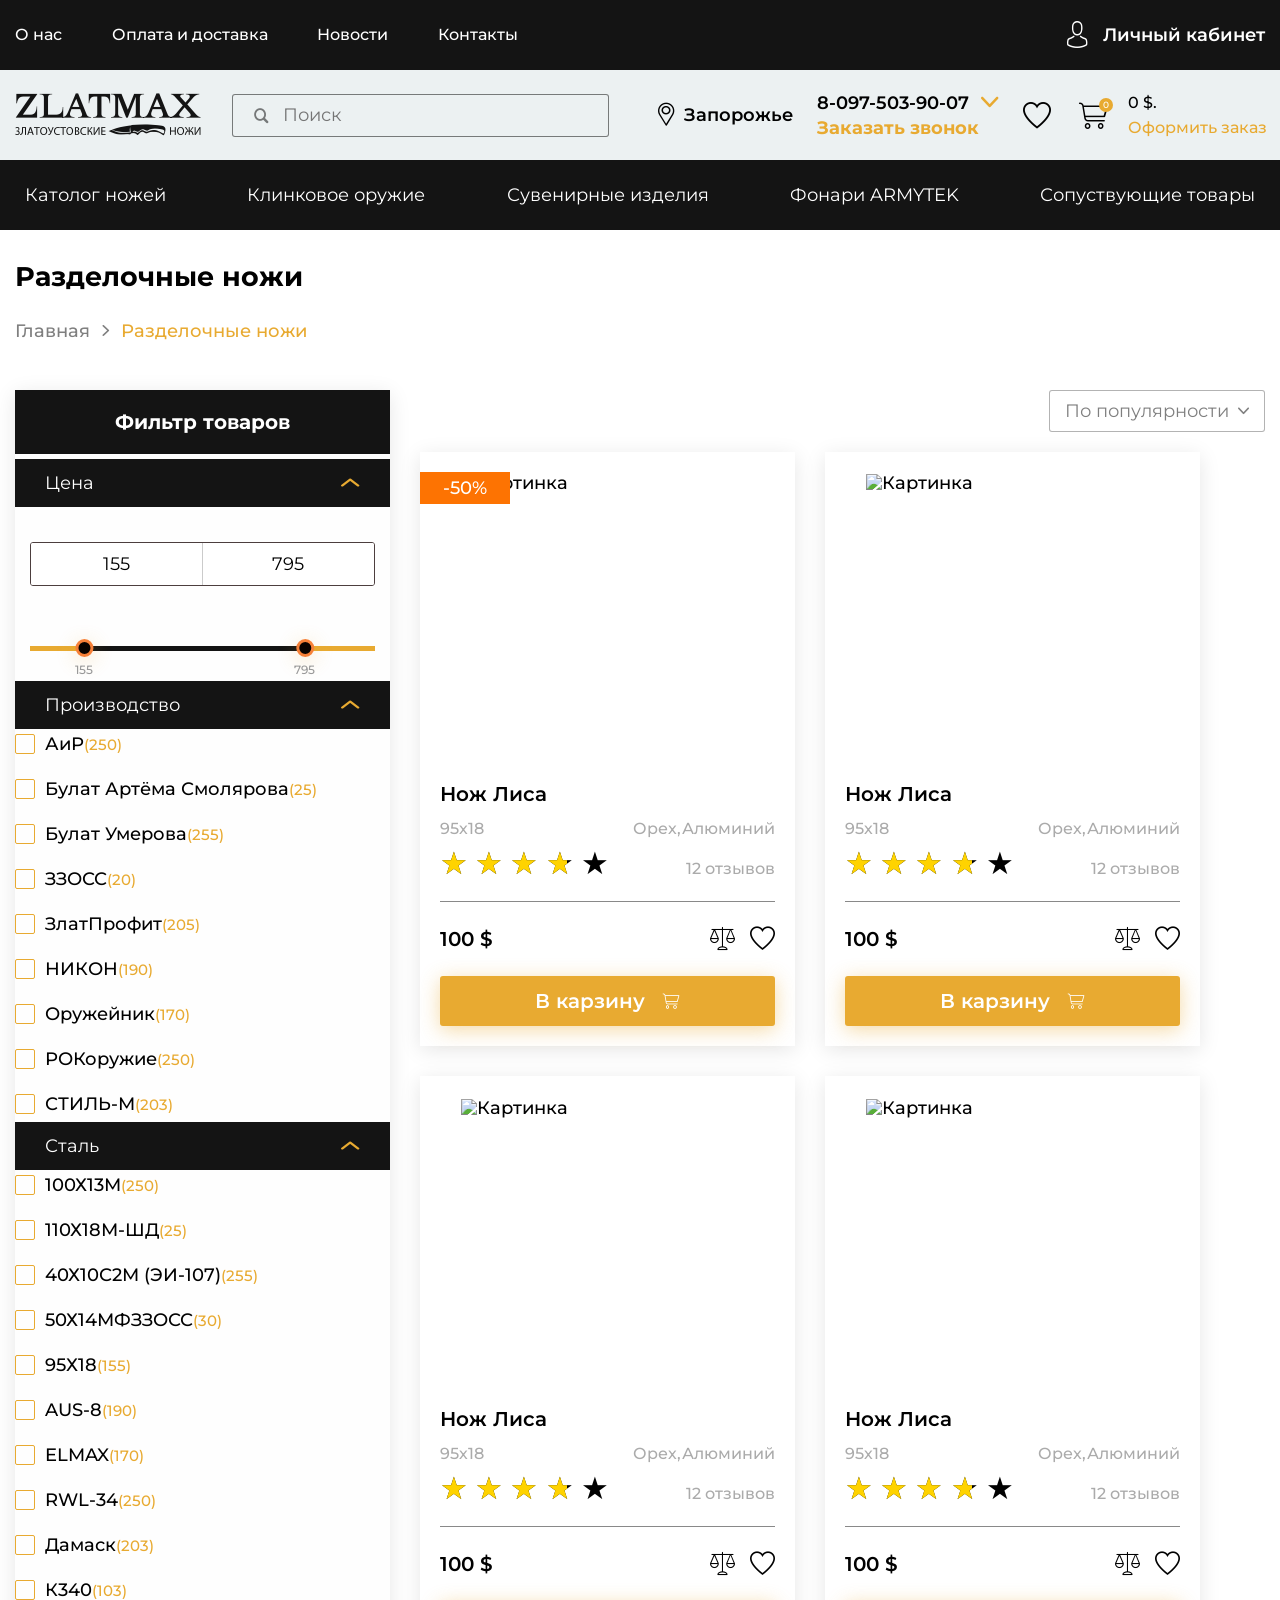
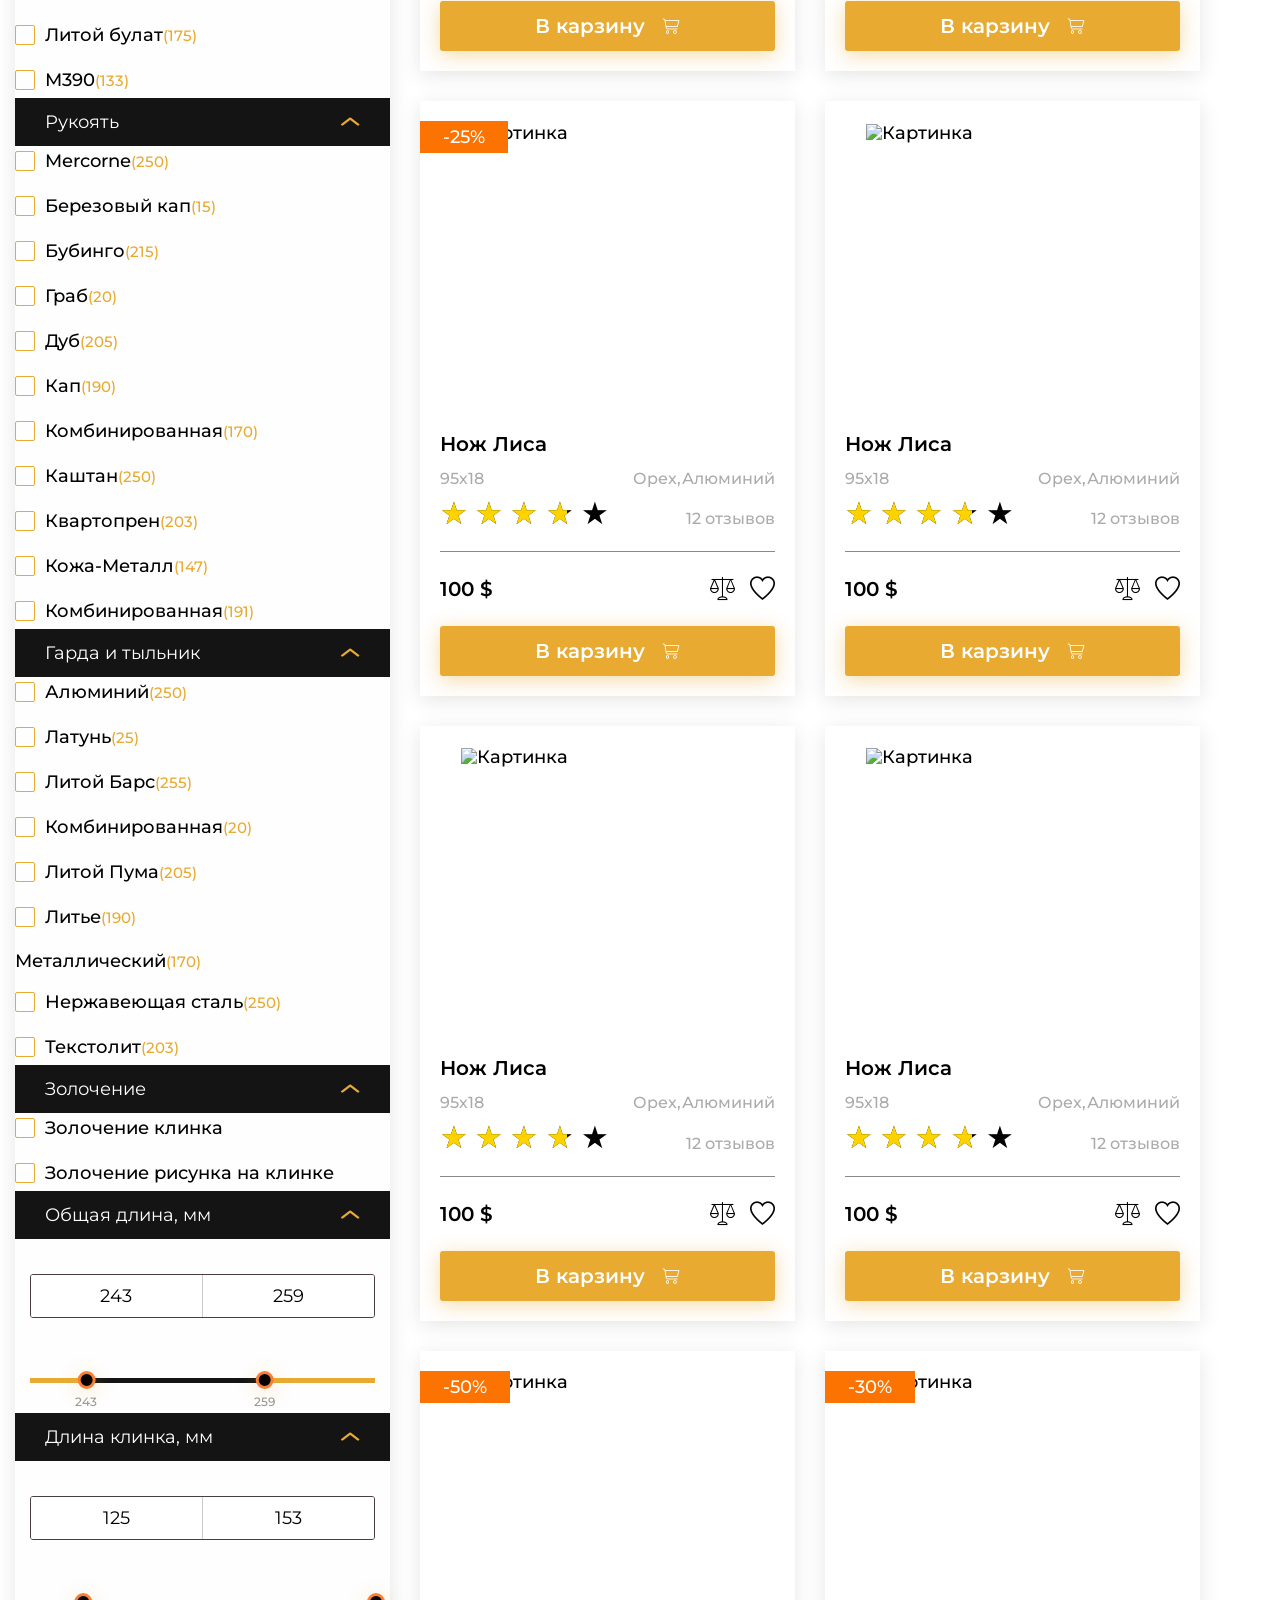
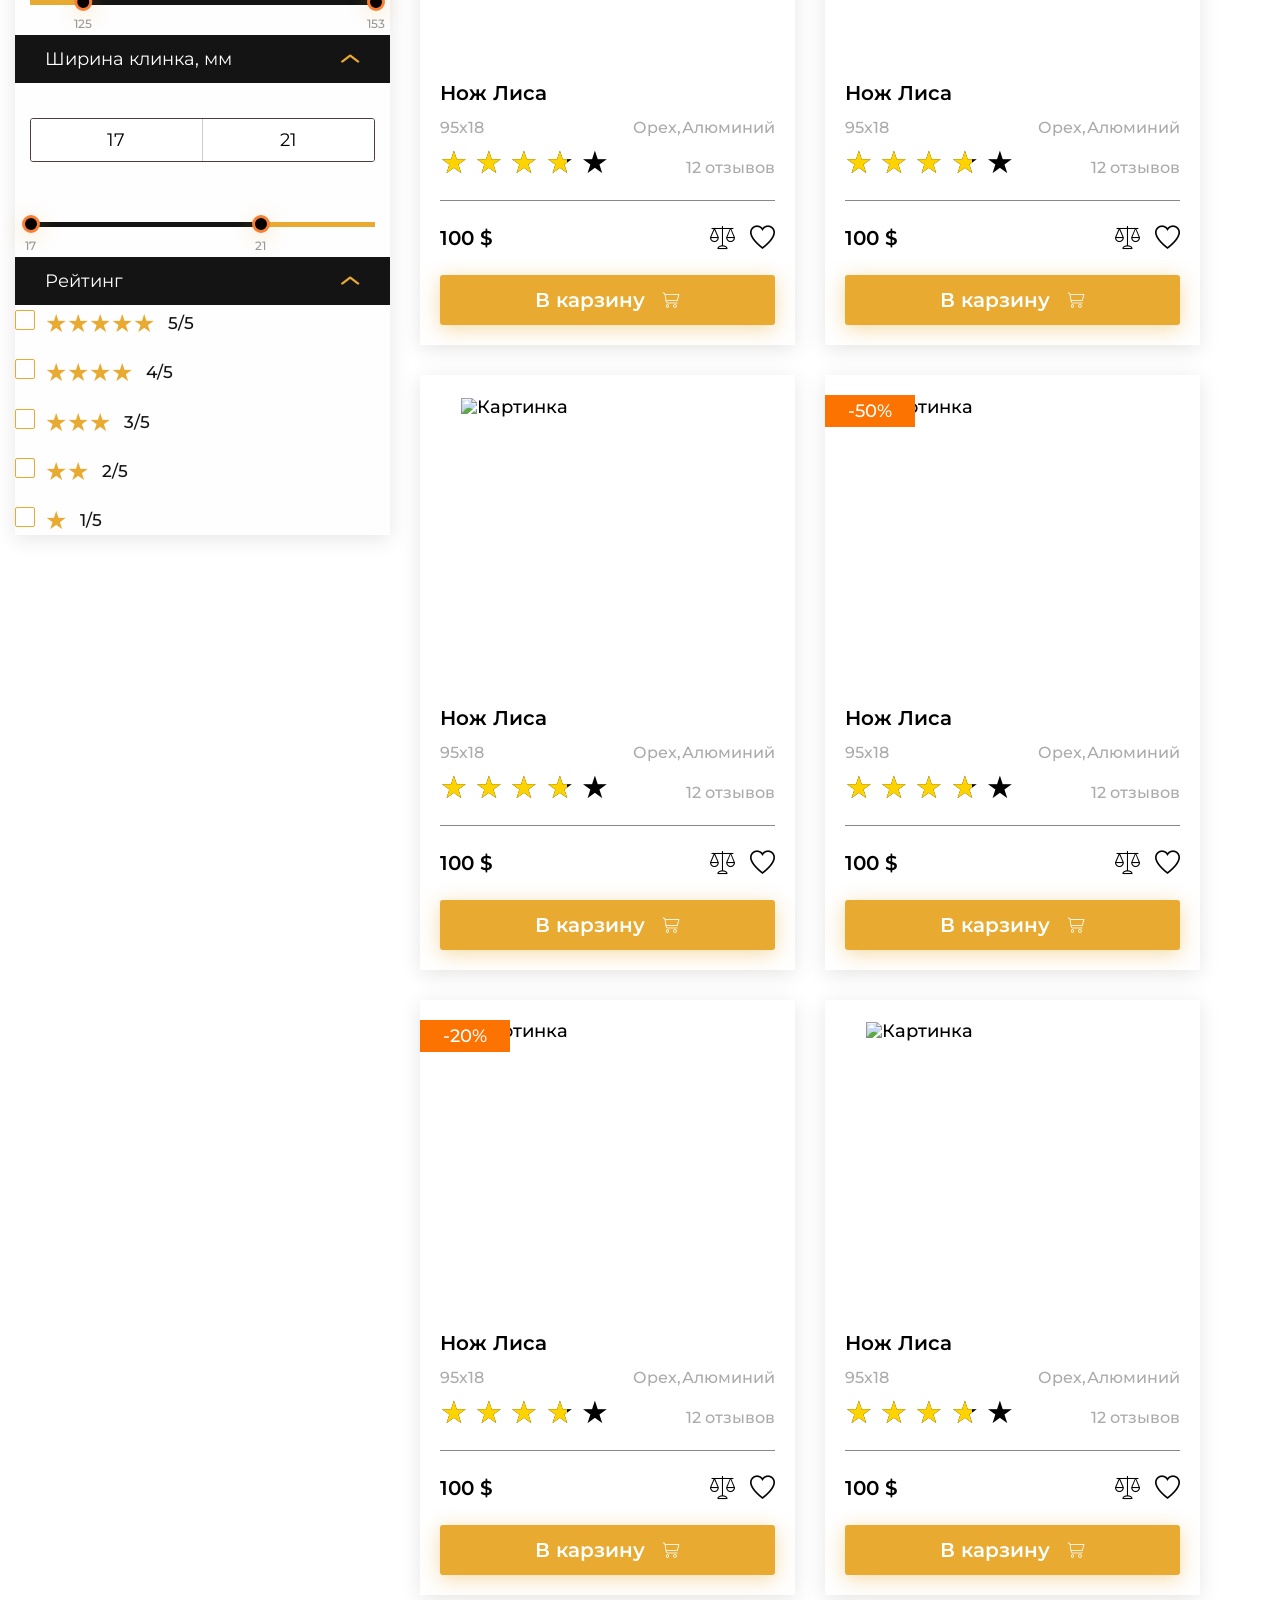
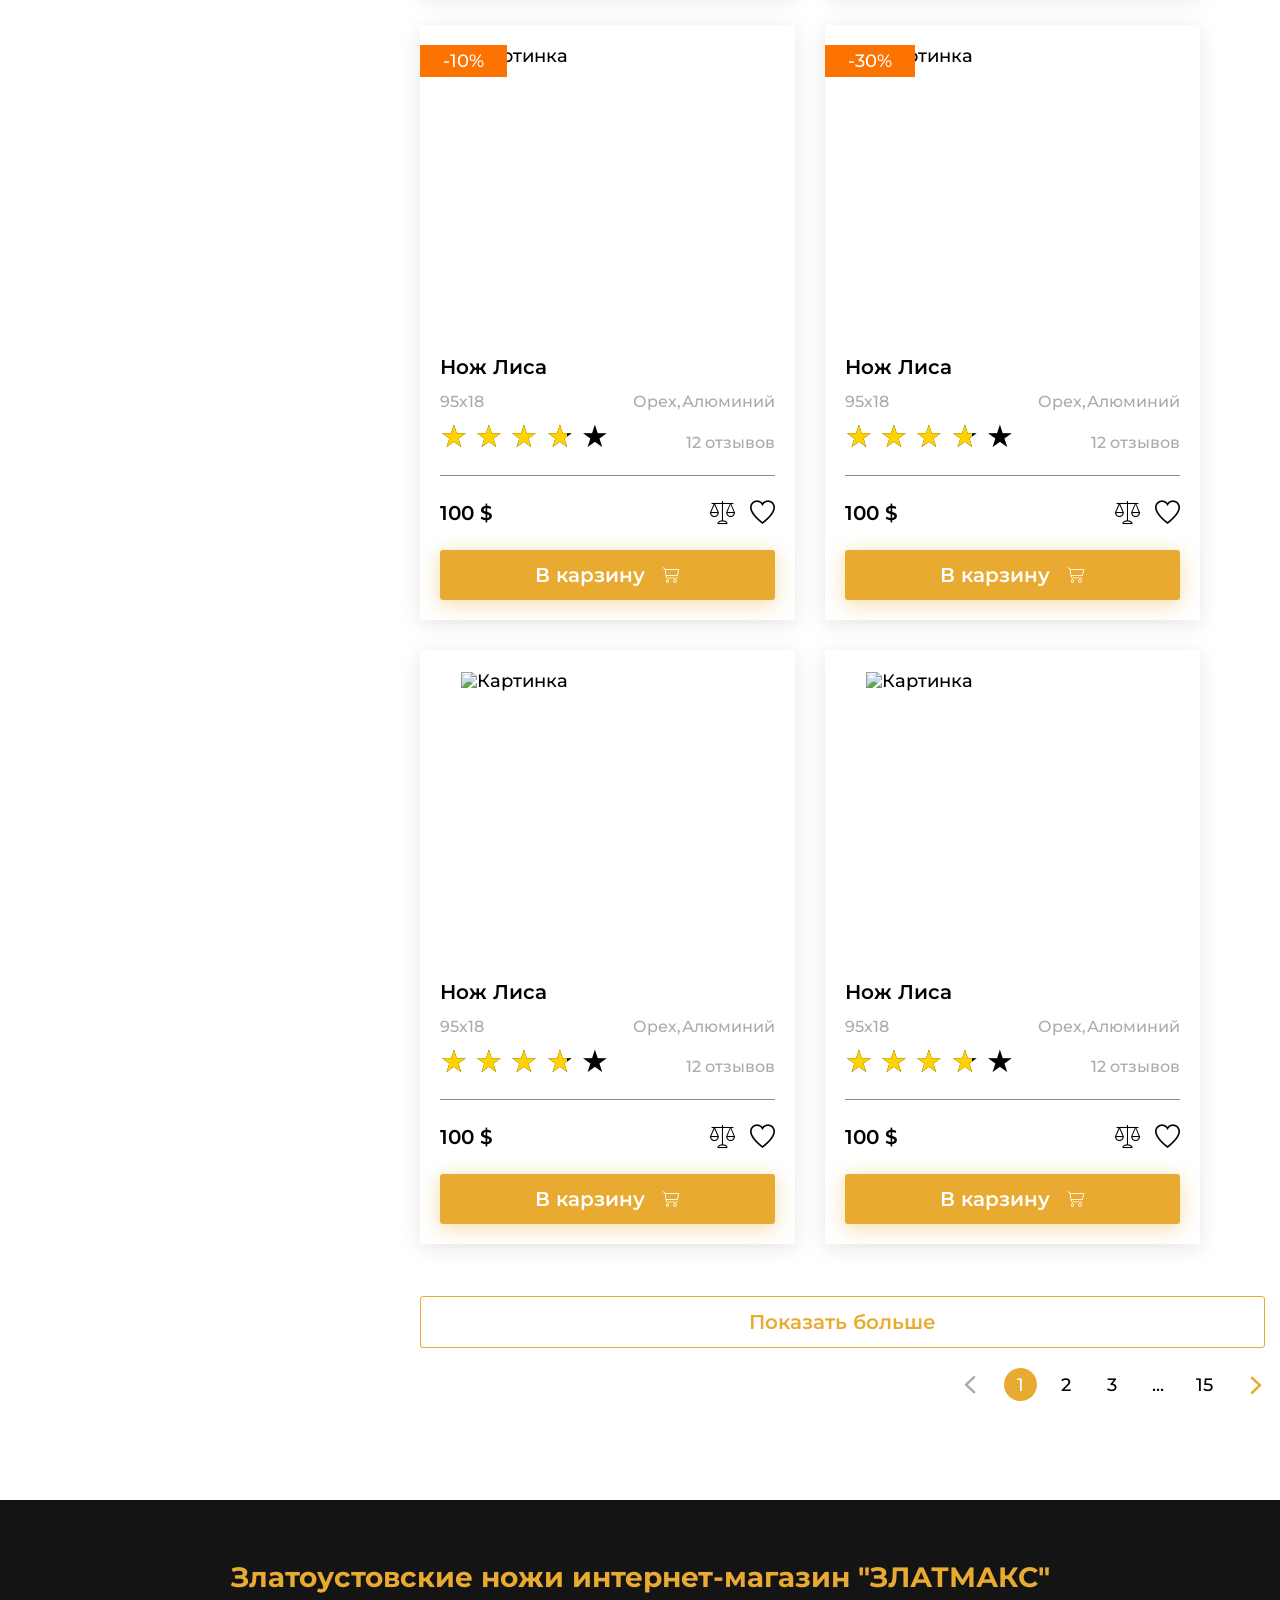
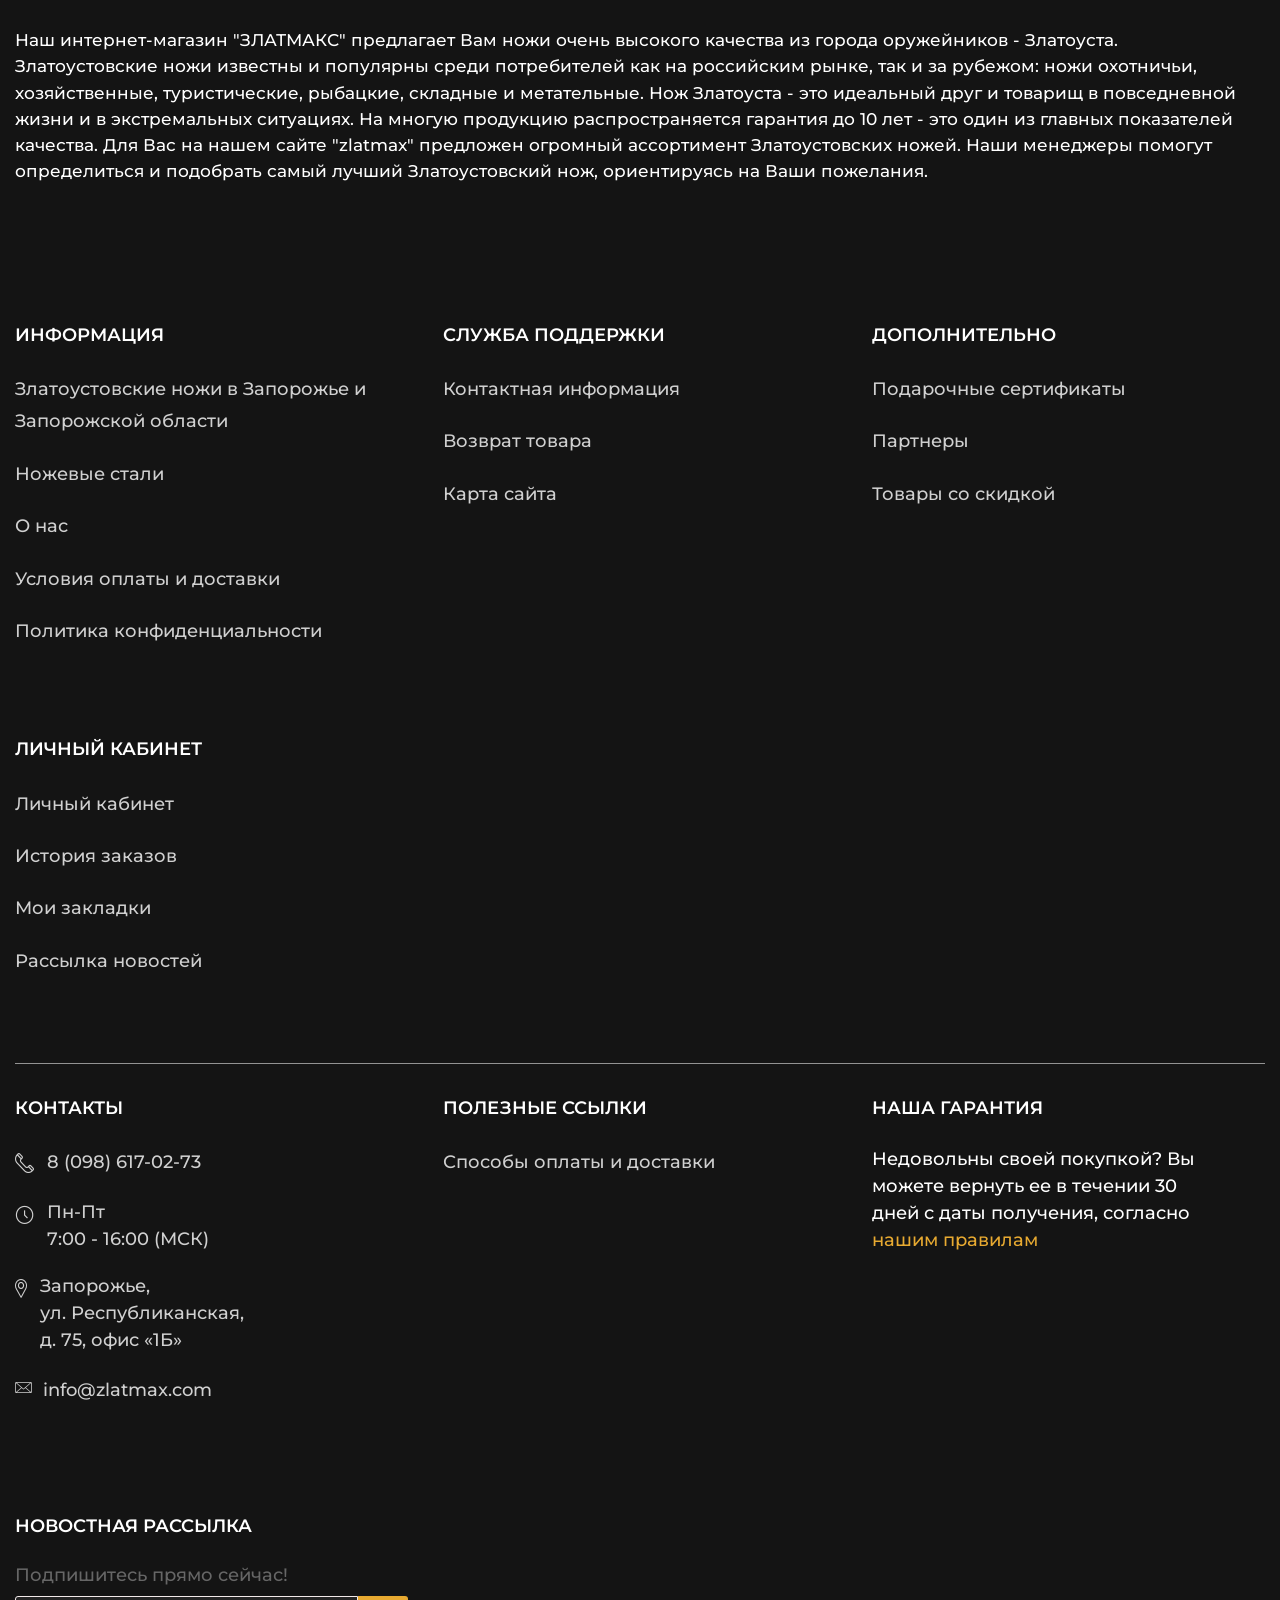
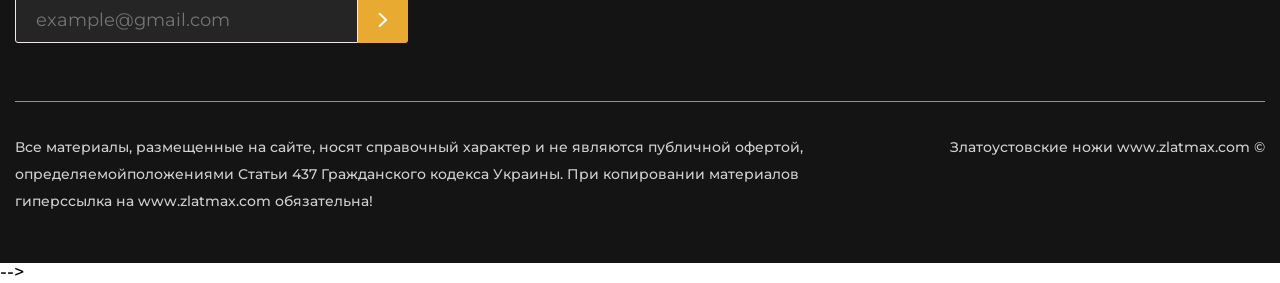
==== catalog.html @ d07b56be "Add files via upload" ====
<!DOCTYPE html>
<html lang="ru">

<head>
	<title>Каталог</title>
	<meta charset="UTF-8">
	<meta name="format-detection" content="telephone=no">
	<link rel="stylesheet" href="/css/style.min.css?_v=20240903222909">
	<link rel="shortcut icon" href="favicon.ico">
	<!-- <meta name="robots" content="noindex, nofollow"> -->
	<meta name="viewport" content="width=device-width, initial-scale=1.0">
</head>

<body>
	<div class="wrapper">
		<header class="header">
			<div class="header__top top-header">
				<div class="top-header__container">
					<nav class="top-header__menu menu-top-header">
						<ul data-da=".menu__body,991.98" class="menu-top-header__list">
							<li class="menu-top-header__item menu-top-header__item_catalog"><a href="" class="menu-top-header__link menu-top-header__link_catalog _icon-arrow-right">Каталог товаров</a>
							</li>
							<li class="menu-top-header__item"><a href="" class="menu-top-header__link">О нас</a></li>
							<li class="menu-top-header__item"><a href="" class="menu-top-header__link">Оплата и доставка</a></li>
							<li class="menu-top-header__item"><a href="" class="menu-top-header__link">Новости</a></li>
							<li class="menu-top-header__item"><a href="" class="menu-top-header__link">Контакты</a></li>
						</ul>
					</nav>
					<!-- ? _icon-user нижнее подчеркивание здесь не дает коректно скопировать классы в header.scss и изза этого ломается код и браузер выдает ошибку, а без подчеркивания не откроется иконка  -->
					<!-- ? РЕШЕНИЕ: после копирования классов, в файле header.scss нужно удалить 
				 . {
					// ._icon-user
					&_icon-user {}
			} 
		-->
					<a href="" class="top-header__user _icon-user"><span>Личный кабинет</span></a>
					<nav hidden class="menu">
						<button type="button" class="menu__icon icon-menu"><span></span></button>
						<div class="menu__body">
							<!-- <ul class="menu__list">
						<li class="menu__item"><a href="" class="menu__link menu__link-catalog _icon-arrow-bottom">Каталог
								товаров</a></li>
					</ul> -->
						</div>
					</nav>
				</div>
			</div>
			<div class="header__body body-header">
				<div class="body-header__container">
					<a href="" class="body-header__logo"></a>
					<!-- ? в нужный момент меню Поиск перебрасываю на место меню Каталог -->
					<div data-da=".catalog-header__container, 479.98" class="body-header__search">
						<form action="#" class="search-header">
							<button type="submit" class="search-header__button _icon-search-zoom"></button>
							<input autocomplete="off" type="text" name="form[]" data-error="Ошибка" placeholder="Поиск" class="search-header__input">
						</form>
					</div>
					<div class="body-header__actions actions-header">
						<a class="actions-header__location _icon-location"><span>Запорожье</span></a>
						<!-- ? data-da=".top-header__container,991.98" перебросил нужный раздел на верхний этаж -->
						<div data-da=".top-header__container,991.98,first" class="actions-header__phones phones-header">
							<!-- ? этот блок делал снипеттом spollers и потом доработали -->
							<div data-spollers class="phones-header__items">
								<div class="phones-header__item">
									<a href="tel:80975039007" class="phones-header__phone"><span>8-097-503-90-07</span></a>
									<button type="button" data-spoller class="phones-header__arrow _icon-arrow-bottom"></button>
									<ul class="phones-header__list">
										<li><a href="tel:80975039008" class="phones-header__phone">8-097-503-90-08</a></li>
										<li><a href="tel:80975039009" class="phones-header__phone">8-097-503-90-09</a></li>
										<li><a href="tel:80975039000" class="phones-header__phone">8-097-503-90-00</a></li>
									</ul>
								</div>
							</div>

							<button type="button" data-popup="#callback" class="phones-header__callback">Заказать звонок</button>
						</div>
						<a href="" data-da=".top-header__container,991.98,2" class="actions-header__favorite _icon-favorite"></a>
						<a href="" data-da=".top-header__container,991.98,2" class="actions-header__cart cart-header">
							<div class="cart-header__icon _icon-cart"><span>0</span></div>
							<div class="cart-header__body">
								<div class="cart-header__summ">0 $.</div>
								<div class="cart-header__link">Оформить заказ</div>
							</div>
						</a>
					</div>
				</div>
			</div>
			<div class="header__catalog catalog-header">
				<div class="catalog-header__container">
					<nav class="catalog-header__menu menu-catalog">
						<button type="button" class="menu-catalog__back _icon-back">Назад</button>
						<ul class="menu-catalog__list">
							<!-- ? data-parent у кого будет такой дата атрибут, для тех обьектов мы будем открывать подменю -->
							<li class="menu-catalog__item"><button data-parent="1" class="menu-catalog__link">Католог ножей</button>
							</li>
							<li class="menu-catalog__item"><button data-parent="2" class="menu-catalog__link">Клинковое
									оружие</button></li>
							<li class="menu-catalog__item"><button data-parent="3" class="menu-catalog__link">Сувенирные
									изделия</button></li>
							<li class="menu-catalog__item"><button data-parent="4" class="menu-catalog__link">Фонари ARMYTEK</button>
							</li>
							<li class="menu-catalog__item"><button data-parent="5" class="menu-catalog__link">Сопуствующие
									товары</button></li>
						</ul>
						<div class="menu-catalog__sub-menu sub-menu-catalog">
							<button type="button" class="sub-menu-catalog__back _icon-back">Назад</button>
							<div class="sub-menu-catalog__container">
								<!-- ? hidden это привязка для того чтоб открывались выпадающие меню -->
								<div hidden data-submenu="1" class="sub-menu-catalog__block">
									<div class="sub-menu-catalog__category">
										<a href="" class="sub-menu-catalog__link-category">Категория ножей</a>
									</div>
									<div class="sub-menu-catalog__category">
										<a href="" class="sub-menu-catalog__link-category">Производство ножей</a>
									</div>
									<div class="sub-menu-catalog__category">
										<a href="" class="sub-menu-catalog__link-category">Ножи по маркам стали</a>
									</div>
									<div class="sub-menu-catalog__category">
										<a href="" class="sub-menu-catalog__link-category">Заточка и полировка ножей</a>
									</div>
									<div class="sub-menu-catalog__category">
										<a href="" class="sub-menu-catalog__link-category">Ножевые клинки</a>
									</div>
									<ul class="sub-menu-catalog__list">
										<!-- ?  target тега <a>. Цей атрибут може набувати таких значень:_blank – завантажує сторінку в нове вікно браузера; _self – завантажує сторінку в поточне вікно; _parent – завантажує сторінку у батьківський фрейм; _top – скасовує всі фрейми і завантажує сторінку в повному вікні браузера. -->
										<li class="sub-menu-catalog__item"><a href="catalog.html" target="_blank" class="sub-menu-catalog__link">Разделочные
												ножи</a></li>
										<li class="sub-menu-catalog__item"><a href="" class="sub-menu-catalog__link">Туристические
												ножи</a></li>
										<li class="sub-menu-catalog__item"><a href="" class="sub-menu-catalog__link">Ножи
												охотничьи</a>
										</li>
										<li class="sub-menu-catalog__item"><a href="" class="sub-menu-catalog__link">Булатные
												ножи</a>
										</li>
										<li class="sub-menu-catalog__item"><a href="" class="sub-menu-catalog__link">Ножи из
												дамаска</a>
										</li>
										<li class="sub-menu-catalog__item"><a href="" class="sub-menu-catalog__link">Тактического
												назначения</a></li>
										<li class="sub-menu-catalog__item"><a href="" class="sub-menu-catalog__link">Метательные
												ножи</a></li>
										<li class="sub-menu-catalog__item"><a href="" class="sub-menu-catalog__link">Мачете и
												кукри</a>
										</li>
										<li class="sub-menu-catalog__item"><a href="" class="sub-menu-catalog__link">Ножи
												кухонные</a>
										</li>
									</ul>
									<ul class="sub-menu-catalog__list">
										<li class="sub-menu-catalog__item"><a href="" class="sub-menu-catalog__link">Ножи АИР</a>
										</li>
										<li class="sub-menu-catalog__item"><a href="" class="sub-menu-catalog__link">Ножи ЗИК</a>
										</li>
										<li class="sub-menu-catalog__item"><a href="" class="sub-menu-catalog__link">Ножи
												ЗЗОСС</a>
										</li>
										<li class="sub-menu-catalog__item"><a href="" class="sub-menu-catalog__link">Ножи
												РОСоружие</a></li>
										<li class="sub-menu-catalog__item"><a href="" class="sub-menu-catalog__link">Ножи
												Оружейник</a></li>
										<li class="sub-menu-catalog__item"><a href="" class="sub-menu-catalog__link">Булат Сергея
												Баранова</a></li>
										<li class="sub-menu-catalog__item"><a href="" class="sub-menu-catalog__link">Булат Андрея
												Умерова</a></li>
										<li class="sub-menu-catalog__item"><a href="" class="sub-menu-catalog__link">Ножи
												Златко</a>
										</li>
										<li class="sub-menu-catalog__item"><a href="" class="sub-menu-catalog__link">Ножи
												Стиль-М</a>
										</li>
										<li class="sub-menu-catalog__item"><a href="" class="sub-menu-catalog__link">Оружейная
												компания</a></li>
									</ul>
									<ul class="sub-menu-catalog__list">
										<li class="sub-menu-catalog__item"><a href="" class="sub-menu-catalog__link">Ножи из стали
												40х102С2М</a></li>
										<li class="sub-menu-catalog__item"><a href="" class="sub-menu-catalog__link">Ножи из стали
												95х18</a></li>
										<li class="sub-menu-catalog__item"><a href="" class="sub-menu-catalog__link">Ножи из стали
												100х13м</a></li>
										<li class="sub-menu-catalog__item"><a href="" class="sub-menu-catalog__link">Ножи из стали
												110х18м-ШД</a></li>
										<li class="sub-menu-catalog__item"><a href="" class="sub-menu-catalog__link">Ножи из стали
												ЭИ-107 ТЦ</a></li>
										<li class="sub-menu-catalog__item"><a href="" class="sub-menu-catalog__link">Ножи из стали
												50х14МФ</a></li>
										<li class="sub-menu-catalog__item"><a href="" class="sub-menu-catalog__link">Ножи из стали
												AUS-8</a></li>
										<li class="sub-menu-catalog__item"><a href="" class="sub-menu-catalog__link">Ножи из стали
												К340</a></li>
										<li class="sub-menu-catalog__item"><a href="" class="sub-menu-catalog__link">Ножи из стали
												M390</a></li>
										<li class="sub-menu-catalog__item"><a href="" class="sub-menu-catalog__link">Ножи из стали
												ЭП-766</a></li>
									</ul>
									<ul class="sub-menu-catalog__list">
										<li class="sub-menu-catalog__item"><a href="" class="sub-menu-catalog__link">Паста ГОИ</a>
										</li>
										<li class="sub-menu-catalog__item"><a href="" class="sub-menu-catalog__link">Алмазная
												паста</a></li>
										<li class="sub-menu-catalog__item"><a href="" class="sub-menu-catalog__link">Бруски и
												камни
												для заточки</a></li>
										<li class="sub-menu-catalog__item"><a href="" class="sub-menu-catalog__link">Заточные
												системы</a></li>
									</ul>
									<ul class="sub-menu-catalog__list">
										<li class="sub-menu-catalog__item"><a href="" class="sub-menu-catalog__link">Ножевые
												клинки</a></li>
										<li class="sub-menu-catalog__item"><a href="" class="sub-menu-catalog__link">Заготовки для
												ножей</a></li>
										<li class="sub-menu-catalog__item"><a href="" class="sub-menu-catalog__link">Литье для
												ножей</a></li>
										<li class="sub-menu-catalog__item"><a href="" class="sub-menu-catalog__link">Материалы для
												рукоятей</a></li>
										<li class="sub-menu-catalog__item"><a href="" class="sub-menu-catalog__link">Уход за
												рукоятиями ножей</a></li>
									</ul>
									<div class="sub-menu-catalog__footer">
										<a href="" class="sub-menu-catalog__all">Смотреть всё</a>
									</div>
									<div class="sub-menu-catalog__footer">
										<a href="" class="sub-menu-catalog__all">Смотреть всё</a>
									</div>
									<div class="sub-menu-catalog__footer">
										<a href="" class="sub-menu-catalog__all">Смотреть всё</a>
									</div>
									<div class="sub-menu-catalog__footer">
										<a href="" class="sub-menu-catalog__all">Смотреть всё</a>
									</div>
									<div class="sub-menu-catalog__footer">
										<a href="" class="sub-menu-catalog__all">Смотреть всё</a>
									</div>
								</div>
								<!-- ? hidden это привязка для того чтоб открывались выпадающие меню -->
								<div hidden data-submenu="2" class="sub-menu-catalog__block">
									<div class="sub-menu-catalog__category">
										<a href="" class="sub-menu-catalog__link-category">Категория ножей</a>
									</div>
									<div class="sub-menu-catalog__category">
										<a href="" class="sub-menu-catalog__link-category">Производство ножей</a>
									</div>
									<div class="sub-menu-catalog__category">
										<a href="" class="sub-menu-catalog__link-category">Заточка и полировка ножей</a>
									</div>
									<ul class="sub-menu-catalog__list">
										<li class="sub-menu-catalog__item"><a href="" class="sub-menu-catalog__link">Разделочные
												ножи</a></li>
										<li class="sub-menu-catalog__item"><a href="" class="sub-menu-catalog__link">Туристические
												ножи</a></li>
										<li class="sub-menu-catalog__item"><a href="" class="sub-menu-catalog__link">Ножи
												охотничьи</a>
										</li>
										<li class="sub-menu-catalog__item"><a href="" class="sub-menu-catalog__link">Булатные
												ножи</a>
										</li>
										<li class="sub-menu-catalog__item"><a href="" class="sub-menu-catalog__link">Ножи из
												дамаска</a>
										</li>
										<li class="sub-menu-catalog__item"><a href="" class="sub-menu-catalog__link">Тактического
												назначения</a></li>
										<li class="sub-menu-catalog__item"><a href="" class="sub-menu-catalog__link">Метательные
												ножи</a></li>
										<li class="sub-menu-catalog__item"><a href="" class="sub-menu-catalog__link">Мачете и
												кукри</a>
										</li>
										<li class="sub-menu-catalog__item"><a href="" class="sub-menu-catalog__link">Ножи
												кухонные</a>
										</li>
									</ul>
									<ul class="sub-menu-catalog__list">
										<li class="sub-menu-catalog__item"><a href="" class="sub-menu-catalog__link">Ножи АИР</a>
										</li>
										<li class="sub-menu-catalog__item"><a href="" class="sub-menu-catalog__link">Ножи ЗИК</a>
										</li>
										<li class="sub-menu-catalog__item"><a href="" class="sub-menu-catalog__link">Ножи ЗЗОСС</a>
										</li>
										<li class="sub-menu-catalog__item"><a href="" class="sub-menu-catalog__link">Ножи
												РОСоружие</a></li>
										<li class="sub-menu-catalog__item"><a href="" class="sub-menu-catalog__link">Ножи
												Оружейник</a></li>
										<li class="sub-menu-catalog__item"><a href="" class="sub-menu-catalog__link">Булат Сергея
												Баранова</a></li>
										<li class="sub-menu-catalog__item"><a href="" class="sub-menu-catalog__link">Булат Андрея
												Умерова</a></li>
										<li class="sub-menu-catalog__item"><a href="" class="sub-menu-catalog__link">Ножи Златко</a>
										</li>
										<li class="sub-menu-catalog__item"><a href="" class="sub-menu-catalog__link">Ножи Стиль-М</a>
										</li>
										<li class="sub-menu-catalog__item"><a href="" class="sub-menu-catalog__link">Оружейная
												компания</a></li>
									</ul>
									<ul class="sub-menu-catalog__list">
										<li class="sub-menu-catalog__item"><a href="" class="sub-menu-catalog__link">Паста ГОИ</a>
										</li>
										<li class="sub-menu-catalog__item"><a href="" class="sub-menu-catalog__link">Алмазная
												паста</a></li>
										<li class="sub-menu-catalog__item"><a href="" class="sub-menu-catalog__link">Бруски и
												камни
												для заточки</a></li>
										<li class="sub-menu-catalog__item"><a href="" class="sub-menu-catalog__link">Заточные
												системы</a></li>
									</ul>
									<div class="sub-menu-catalog__footer">
										<a href="" class="sub-menu-catalog__all">Смотреть всё</a>
									</div>
									<div class="sub-menu-catalog__footer">
										<a href="" class="sub-menu-catalog__all">Смотреть всё</a>
									</div>
									<div class="sub-menu-catalog__footer">
										<a href="" class="sub-menu-catalog__all">Смотреть всё</a>
									</div>
								</div>
							</div>
						</div>
					</nav>
				</div>

			</div>
		</header>
		<!--  -->
		<main class="page page_inner">
			<div class="page__header">
				<div class="page__container">
					<h1 class="page__title title">Разделочные ножи</h1>
					<nav class="page__breadcrumbs breadcrumbs">
						<ul class="breadcrumbs__list">
							<li class="breadcrumbs__item">
								<a href="home.html" class="breadcrumbs__link">Главная</a>
							</li>
							<li class="breadcrumbs__item">
								<!-- ? обычно конечная страница не делается ссылкой поэтому тут span -->
								<span href="" class="breadcrumbs__current">Разделочные ножи</span>
							</li>
						</ul>
					</nav>
				</div>
			</div>
			<div class="catalog">
				<div class="catalog__container">
					<div class="catalog__body">
						<!-- ! Фильтр Товаров -->
						<div class="catalog__filter filter-catalog">
							<button type="button" class="filter-catalog__title">Фильтр товаров</button>
							<div data-spollers class="filter-catalog__items">
								<div class="filter-catalog__price price-filter">
									<button type="button" data-spoller class="item-filter-catalog__title _icon-arrow-up _spoller-active">Цена</button>
									<div data-range class="price-filter__body">
										<div class="price-filter__inputs">
											<input data-range-from="0" autocomplete="off" type="text" value="155" name="form[]" class="price-filter__input">
											<input data-range-to="1000" autocomplete="off" type="text" value="795" name="form[]" class="price-filter__input">
										</div>
										<div data-range-item class="price-filter__range"></div>
									</div>
								</div>
								<!-- ! Раздел ЧЕКБОКС -->
								<div class="filter-catalog__item item-filter-catalog">
									<button type="button" data-spoller class="item-filter-catalog__title _icon-arrow-up _spoller-active">Производство</button>
									<div class="item-filter-catalog__body">
										<div class="item-filter-catalog__checkbox checkbox">
											<input id="c_1" data-error="Ошибка" class="checkbox__input" type="checkbox" value="1" name="form[]">
											<label for="c_1" class="checkbox__label"><span class="checkbox__text">АиР<small>(250)</small></span></label>
										</div>
										<div class="item-filter-catalog__checkbox checkbox">
											<input id="c_2" data-error="Ошибка" class="checkbox__input" type="checkbox" value="1" name="form[]">
											<label for="c_2" class="checkbox__label"><span class="checkbox__text">Булат Артёма
													Смолярова<small>(25)</small></span></label>
										</div>
										<div class="item-filter-catalog__checkbox checkbox">
											<input id="c_3" data-error="Ошибка" class="checkbox__input" type="checkbox" value="1" name="form[]">
											<label for="c_3" class="checkbox__label"><span class="checkbox__text">Булат
													Умерова<small>(255)</small></span></label>
										</div>
										<div class="item-filter-catalog__checkbox checkbox">
											<input id="c_4" data-error="Ошибка" class="checkbox__input" type="checkbox" value="1" name="form[]">
											<label for="c_4" class="checkbox__label"><span class="checkbox__text">ЗЗОСС<small>(20)</small></span></label>
										</div>
										<div class="item-filter-catalog__checkbox checkbox">
											<input id="c_5" data-error="Ошибка" class="checkbox__input" type="checkbox" value="1" name="form[]">
											<label for="c_5" class="checkbox__label"><span class="checkbox__text">ЗлатПрофит<small>(205)</small></span></label>
										</div>
										<div class="item-filter-catalog__checkbox checkbox">
											<input id="c_6" data-error="Ошибка" class="checkbox__input" type="checkbox" value="1" name="form[]">
											<label for="c_6" class="checkbox__label"><span class="checkbox__text">НИКОН<small>(190)</small></span></label>
										</div>
										<div class="item-filter-catalog__checkbox checkbox">
											<input id="c_7" data-error="Ошибка" class="checkbox__input" type="checkbox" value="1" name="form[]">
											<label for="c_7" class="checkbox__label"><span class="checkbox__text">Оружейник<small>(170)</small></span></label>
										</div>
										<div class="item-filter-catalog__checkbox checkbox">
											<input id="c_8" data-error="Ошибка" class="checkbox__input" type="checkbox" value="1" name="form[]">
											<label for="c_8" class="checkbox__label"><span class="checkbox__text">РОКоружие<small>(250)</small></span></label>
										</div>
										<div class="item-filter-catalog__checkbox checkbox">
											<input id="c_9" data-error="Ошибка" class="checkbox__input" type="checkbox" value="1" name="form[]">
											<label for="c_9" class="checkbox__label"><span class="checkbox__text">СТИЛЬ-М<small>(203)</small></span></label>
										</div>
									</div>
								</div>
								<div class="filter-catalog__item item-filter-catalog">
									<button type="button" data-spoller class="item-filter-catalog__title _icon-arrow-up _spoller-active">Сталь</button>
									<div class="item-filter-catalog__body">
										<div class="item-filter-catalog__checkbox checkbox">
											<input id="c_10" data-error="Ошибка" class="checkbox__input" type="checkbox" value="1" name="form[]">
											<label for="c_10" class="checkbox__label"><span class="checkbox__text">100Х13М<small>(250)</small></span></label>
										</div>
										<div class="item-filter-catalog__checkbox checkbox">
											<input id="c_11" data-error="Ошибка" class="checkbox__input" type="checkbox" value="1" name="form[]">
											<label for="c_11" class="checkbox__label"><span class="checkbox__text">110Х18М-ШД<small>(25)</small></span></label>
										</div>
										<div class="item-filter-catalog__checkbox checkbox">
											<input id="c_12" data-error="Ошибка" class="checkbox__input" type="checkbox" value="1" name="form[]">
											<label for="c_12" class="checkbox__label"><span class="checkbox__text">40Х10С2М
													(ЭИ-107)<small>(255)</small></span></label>
										</div>
										<div class="item-filter-catalog__checkbox checkbox">
											<input id="c_13" data-error="Ошибка" class="checkbox__input" type="checkbox" value="1" name="form[]">
											<label for="c_13" class="checkbox__label"><span class="checkbox__text">50Х14МФЗЗОСС<small>(30)</small></span></label>
										</div>
										<div class="item-filter-catalog__checkbox checkbox">
											<input id="c_14" data-error="Ошибка" class="checkbox__input" type="checkbox" value="1" name="form[]">
											<label for="c_14" class="checkbox__label"><span class="checkbox__text">95Х18<small>(155)</small></span></label>
										</div>
										<div class="item-filter-catalog__checkbox checkbox">
											<input id="c_15" data-error="Ошибка" class="checkbox__input" type="checkbox" value="1" name="form[]">
											<label for="c_15" class="checkbox__label"><span class="checkbox__text">AUS-8<small>(190)</small></span></label>
										</div>
										<div class="item-filter-catalog__checkbox checkbox">
											<input id="c_16" data-error="Ошибка" class="checkbox__input" type="checkbox" value="1" name="form[]">
											<label for="c_16" class="checkbox__label"><span class="checkbox__text">ELMAX<small>(170)</small></span></label>
										</div>
										<div class="item-filter-catalog__checkbox checkbox">
											<input id="c_17" data-error="Ошибка" class="checkbox__input" type="checkbox" value="1" name="form[]">
											<label for="c_17" class="checkbox__label"><span class="checkbox__text">RWL-34<small>(250)</small></span></label>
										</div>
										<div class="item-filter-catalog__checkbox checkbox">
											<input id="c_18" data-error="Ошибка" class="checkbox__input" type="checkbox" value="1" name="form[]">
											<label for="c_18" class="checkbox__label"><span class="checkbox__text">Дамаск<small>(203)</small></span></label>
										</div>
										<div class="item-filter-catalog__checkbox checkbox">
											<input id="c_19" data-error="Ошибка" class="checkbox__input" type="checkbox" value="1" name="form[]">
											<label for="c_19" class="checkbox__label"><span class="checkbox__text">К340<small>(103)</small></span></label>
										</div>
										<div class="item-filter-catalog__checkbox checkbox">
											<input id="c_20" data-error="Ошибка" class="checkbox__input" type="checkbox" value="1" name="form[]">
											<label for="c_20" class="checkbox__label"><span class="checkbox__text">Литой
													булат<small>(175)</small></span></label>
										</div>
										<div class="item-filter-catalog__checkbox checkbox">
											<input id="c_21" data-error="Ошибка" class="checkbox__input" type="checkbox" value="1" name="form[]">
											<label for="c_21" class="checkbox__label"><span class="checkbox__text">М390<small>(133)</small></span></label>
										</div>
									</div>
								</div>
								<div class="filter-catalog__item item-filter-catalog">
									<button type="button" data-spoller class="item-filter-catalog__title _icon-arrow-up _spoller-active">Рукоять</button>
									<div class="item-filter-catalog__body">
										<div class="item-filter-catalog__checkbox checkbox">
											<input id="c_22" data-error="Ошибка" class="checkbox__input" type="checkbox" value="1" name="form[]">
											<label for="c_22" class="checkbox__label"><span class="checkbox__text">Mercorne<small>(250)</small></span></label>
										</div>
										<div class="item-filter-catalog__checkbox checkbox">
											<input id="c_23" data-error="Ошибка" class="checkbox__input" type="checkbox" value="1" name="form[]">
											<label for="c_23" class="checkbox__label"><span class="checkbox__text">Березовый
													кап<small>(15)</small></span></label>
										</div>
										<div class="item-filter-catalog__checkbox checkbox">
											<input id="c_24" data-error="Ошибка" class="checkbox__input" type="checkbox" value="1" name="form[]">
											<label for="c_24" class="checkbox__label"><span class="checkbox__text">Бубинго<small>(215)</small></span></label>
										</div>
										<div class="item-filter-catalog__checkbox checkbox">
											<input id="c_25" data-error="Ошибка" class="checkbox__input" type="checkbox" value="1" name="form[]">
											<label for="c_25" class="checkbox__label"><span class="checkbox__text">Граб<small>(20)</small></span></label>
										</div>
										<div class="item-filter-catalog__checkbox checkbox">
											<input id="c_26" data-error="Ошибка" class="checkbox__input" type="checkbox" value="1" name="form[]">
											<label for="c_26" class="checkbox__label"><span class="checkbox__text">Дуб<small>(205)</small></span></label>
										</div>
										<div class="item-filter-catalog__checkbox checkbox">
											<input id="c_27" data-error="Ошибка" class="checkbox__input" type="checkbox" value="1" name="form[]">
											<label for="c_27" class="checkbox__label"><span class="checkbox__text">Кап<small>(190)</small></span></label>
										</div>
										<div class="item-filter-catalog__checkbox checkbox">
											<input id="c_28" data-error="Ошибка" class="checkbox__input" type="checkbox" value="1" name="form[]">
											<label for="c_28" class="checkbox__label"><span class="checkbox__text">Комбинированная<small>(170)</small></span></label>
										</div>
										<div class="item-filter-catalog__checkbox checkbox">
											<input id="c_29" data-error="Ошибка" class="checkbox__input" type="checkbox" value="1" name="form[]">
											<label for="c_29" class="checkbox__label"><span class="checkbox__text">Каштан<small>(250)</small></span></label>
										</div>
										<div class="item-filter-catalog__checkbox checkbox">
											<input id="c_30" data-error="Ошибка" class="checkbox__input" type="checkbox" value="1" name="form[]">
											<label for="c_30" class="checkbox__label"><span class="checkbox__text">Квартопрен<small>(203)</small></span></label>
										</div>
										<div class="item-filter-catalog__checkbox checkbox">
											<input id="c_31" data-error="Ошибка" class="checkbox__input" type="checkbox" value="1" name="form[]">
											<label for="c_31" class="checkbox__label"><span class="checkbox__text">Кожа-Металл<small>(147)</small></span></label>
										</div>
										<div class="item-filter-catalog__checkbox checkbox">
											<input id="c_32" data-error="Ошибка" class="checkbox__input" type="checkbox" value="1" name="form[]">
											<label for="c_32" class="checkbox__label"><span class="checkbox__text">Комбинированная<small>(191)</small></span></label>
										</div>
									</div>
								</div>
								<div class="filter-catalog__item item-filter-catalog">
									<button type="button" data-spoller class="item-filter-catalog__title _icon-arrow-up _spoller-active">Гарда и
										тыльник</button>
									<div class="item-filter-catalog__body">
										<div class="item-filter-catalog__checkbox checkbox">
											<input id="c_33" data-error="Ошибка" class="checkbox__input" type="checkbox" value="1" name="form[]">
											<label for="c_33" class="checkbox__label"><span class="checkbox__text">Алюминий<small>(250)</small></span></label>
										</div>
										<div class="item-filter-catalog__checkbox checkbox">
											<input id="c_34" data-error="Ошибка" class="checkbox__input" type="checkbox" value="1" name="form[]">
											<label for="c_34" class="checkbox__label"><span class="checkbox__text">Латунь<small>(25)</small></span></label>
										</div>
										<div class="item-filter-catalog__checkbox checkbox">
											<input id="c_35" data-error="Ошибка" class="checkbox__input" type="checkbox" value="1" name="form[]">
											<label for="c_35" class="checkbox__label"><span class="checkbox__text">Литой
													Барс<small>(255)</small></span></label>
										</div>
										<div class="item-filter-catalog__checkbox checkbox">
											<input id="c_36" data-error="Ошибка" class="checkbox__input" type="checkbox" value="1" name="form[]">
											<label for="c_36" class="checkbox__label"><span class="checkbox__text">Комбинированная<small>(20)</small></span></label>
										</div>
										<div class="item-filter-catalog__checkbox checkbox">
											<input id="c_37" data-error="Ошибка" class="checkbox__input" type="checkbox" value="1" name="form[]">
											<label for="c_37" class="checkbox__label"><span class="checkbox__text">Литой
													Пума<small>(205)</small></span></label>
										</div>
										<div class="item-filter-catalog__checkbox checkbox">
											<input id="c_38" data-error="Ошибка" class="checkbox__input" type="checkbox" value="1" name="form[]">
											<label for="c_38" class="checkbox__label"><span class="checkbox__text">Литье<small>(190)</small></span></label>
										</div>
										<div class="item-filter-catalog__checkbox checkbox">
											<input id="c_39" data-error="Ошибка" class="checkbox__input" type="checkbox" value="1" name="form[]">
											<label for="c_39 class=" checkbox__label"><span class="checkbox__text">Металлический<small>(170)</small></span></label>
										</div>
										<div class="item-filter-catalog__checkbox checkbox">
											<input id="c_40" data-error="Ошибка" class="checkbox__input" type="checkbox" value="1" name="form[]">
											<label for="c_40" class="checkbox__label"><span class="checkbox__text">Нержавеющая
													сталь<small>(250)</small></span></label>
										</div>
										<div class="item-filter-catalog__checkbox checkbox">
											<input id="c_41" data-error="Ошибка" class="checkbox__input" type="checkbox" value="1" name="form[]">
											<label for="c_41" class="checkbox__label"><span class="checkbox__text">Текстолит<small>(203)</small></span></label>
										</div>
									</div>
								</div>
								<div class="filter-catalog__item item-filter-catalog">
									<button type="button" data-spoller class="item-filter-catalog__title _icon-arrow-up _spoller-active">Золочение</button>
									<div class="item-filter-catalog__body">
										<div class="item-filter-catalog__checkbox checkbox">
											<input id="c_42" data-error="Ошибка" class="checkbox__input" type="checkbox" value="1" name="form[]">
											<label for="c_42" class="checkbox__label"><span class="checkbox__text">Золочение
													клинка</span></label>
										</div>
										<div class="item-filter-catalog__checkbox checkbox">
											<input id="c_43" data-error="Ошибка" class="checkbox__input" type="checkbox" value="1" name="form[]">
											<label for="c_43" class="checkbox__label"><span class="checkbox__text">Золочение
													рисунка
													на клинке</span></label>
										</div>
									</div>
								</div>
								<!-- ! Ползунки======================================================== -->
								<div class="filter-catalog__price price-filter">
									<button type="button" data-spoller class="item-filter-catalog__title _icon-arrow-up _spoller-active">Общая
										длина, мм</button>
									<div data-range class="price-filter__body">
										<div class="price-filter__inputs">
											<input data-range-from="238" autocomplete="off" type="text" value="243" name="form[]" class="price-filter__input">
											<input data-range-to="269" autocomplete="off" type="text" value="259" name="form[]" class="price-filter__input">
										</div>
										<div data-range-item class="price-filter__range"></div>
									</div>
								</div>
								<div class="filter-catalog__price price-filter">
									<button type="button" data-spoller class="item-filter-catalog__title _icon-arrow-up _spoller-active">Длина
										клинка, мм</button>
									<div data-range class="price-filter__body">
										<div class="price-filter__inputs">
											<input data-range-from="120" autocomplete="off" type="text" value="125" name="form[]" class="price-filter__input">
											<input data-range-to="153" autocomplete="off" type="text" value="153" name="form[]" class="price-filter__input">
										</div>
										<div data-range-item class="price-filter__range"></div>
									</div>
								</div>
								<div class="filter-catalog__price price-filter">
									<button type="button" data-spoller class="item-filter-catalog__title _icon-arrow-up _spoller-active">Ширина
										клинка, мм</button>
									<div data-range class="price-filter__body">
										<div class="price-filter__inputs">
											<input data-range-from="17" autocomplete="off" type="text" value="17" name="form[]" class="price-filter__input">
											<input data-range-to="23" autocomplete="off" type="text" value="21" name="form[]" class="price-filter__input">
										</div>
										<div data-range-item class="price-filter__range"></div>
									</div>
								</div>
								<!-- Рейтинг============================================================ -->
								<div class="filter-catalog__item item-filter-catalog">
									<button type="button" data-spoller class="item-filter-catalog__title _icon-arrow-up _spoller-active">Рейтинг</button>
									<div class="item-filter-catalog__body">
										<div class="item-filter-catalog__checkbox checkbox">
											<input id="c_44" data-error="Ошибка" class="checkbox__input" type="checkbox" value="1" name="form[]">
											<label for="c_44" class="checkbox__label">
												<span class="checkbox__label-rating rating-5"><span>5/5</span></span>
											</label>
										</div>
										<div class="item-filter-catalog__checkbox checkbox">
											<input id="c_45" data-error="Ошибка" class="checkbox__input" type="checkbox" value="1" name="form[]">
											<label for="c_45" class="checkbox__label">
												<span class="checkbox__label-rating rating-4"><span>4/5</span></span>
											</label>
										</div>
										<div class="item-filter-catalog__checkbox checkbox">
											<input id="c_46" data-error="Ошибка" class="checkbox__input" type="checkbox" value="1" name="form[]">
											<label for="c_46" class="checkbox__label">
												<span class="checkbox__label-rating rating-3"><span>3/5</span></span>
											</label>
										</div>
										<div class="item-filter-catalog__checkbox checkbox">
											<input id="c_47" data-error="Ошибка" class="checkbox__input" type="checkbox" value="1" name="form[]">
											<label for="c_47" class="checkbox__label">
												<span class="checkbox__label-rating rating-2"><span>2/5</span></span>
											</label>
										</div>
										<div class="item-filter-catalog__checkbox checkbox">
											<input id="c_48" data-error="Ошибка" class="checkbox__input" type="checkbox" value="1" name="form[]">
											<label for="c_48" class="checkbox__label">
												<span class="checkbox__label-rating rating-1"><span>1/5</span></span>
											</label>
										</div>
									</div>
								</div>
							</div>
						</div>
						<div class="catalog__content">
							<div class="catalog__control">
								<select name="form[]" class="control">
									<option value="1" selected>По популярности</option>
									<option value="2">По цене</option>
									<option value="3">По размеру</option>
									<option value="4">По названию</option>
								</select>
							</div>
							<!-- ! карточки -->
							<div class="catalog__products">
								<article class="products-card">
									<div class="products-card__sale">-50%</div>
									<a href="product.html" class="products-card__image">
										<span class="products-card__item-image-ibg products-card__item-image-ibg_contain">
											<picture><source srcset="img/product-card/01.webp" type="image/webp"><img src="img/product-card/01.jpg?_v=1725391749633" alt="Картинка"></picture>
										</span>
									</a>
									<div class="products-card__body">
										<h4 class="products-card__title">
											<a href="" class="products-card__link-title">Нож Лиса</a>
										</h4>
										<div class="products-card__info info-products-card">
											<div class="info-products-card__size">95х18</div>
											<div class="info-products-card__materials">Орех,Алюминий</div>
										</div>
										<div class="products-card__rating rating rating_set">
											<div class="rating__body">
												<div class="rating__active"></div>
												<div class="rating__items">
													<input type="radio" class="rating__item" value="1" name="rating">
													<input type="radio" class="rating__item" value="2" name="rating">
													<input type="radio" class="rating__item" value="3" name="rating">
													<input type="radio" class="rating__item" value="4" name="rating">
													<input type="radio" class="rating__item" value="5" name="rating">
												</div>
											</div>
											<div class="rating__value">3.6</div>
											<div class="rating__info">12 отзывов</div>
										</div>
										<div class="products-card__footer">
											<div class="products-card__price">100 $</div>
											<a href="" class="products-card__compare _icon-compare"></a>
											<a href="" class="products-card__favorite _icon-favorite"></a>
										</div>
										<button type="button" class="products-card__cart button"><span class="_icon-cart">В
												карзину</span></button>
									</div>
								</article>
								<article class="products-card">
									<a href="product.html" class="products-card__image">
										<span class="products-card__item-image-ibg products-card__item-image-ibg_contain">
											<picture><source srcset="img/product-card/01.webp" type="image/webp"><img src="img/product-card/01.jpg?_v=1725391749633" alt="Картинка"></picture>
										</span>
									</a>
									<div class="products-card__body">
										<h4 class="products-card__title">
											<a href="" class="products-card__link-title">Нож Лиса</a>
										</h4>
										<div class="products-card__info info-products-card">
											<div class="info-products-card__size">95х18</div>
											<div class="info-products-card__materials">Орех,Алюминий</div>
										</div>
										<div class="products-card__rating rating rating_set">
											<div class="rating__body">
												<div class="rating__active"></div>
												<div class="rating__items">
													<input type="radio" class="rating__item" value="1" name="rating">
													<input type="radio" class="rating__item" value="2" name="rating">
													<input type="radio" class="rating__item" value="3" name="rating">
													<input type="radio" class="rating__item" value="4" name="rating">
													<input type="radio" class="rating__item" value="5" name="rating">
												</div>
											</div>
											<div class="rating__value">3.6</div>
											<div class="rating__info">12 отзывов</div>
										</div>
										<div class="products-card__footer">
											<div class="products-card__price">100 $</div>
											<a href="" class="products-card__compare _icon-compare"></a>
											<a href="" class="products-card__favorite _icon-favorite"></a>
										</div>
										<button type="button" class="products-card__cart button"><span class="_icon-cart">В
												карзину</span></button>
									</div>
								</article>
								<article class="products-card">
									<a href="product.html" class="products-card__image">
										<span class="products-card__item-image-ibg products-card__item-image-ibg_contain">
											<picture><source srcset="img/product-card/01.webp" type="image/webp"><img src="img/product-card/01.jpg?_v=1725391749633" alt="Картинка"></picture>
										</span>
									</a>
									<div class="products-card__body">
										<h4 class="products-card__title">
											<a href="" class="products-card__link-title">Нож Лиса</a>
										</h4>
										<div class="products-card__info info-products-card">
											<div class="info-products-card__size">95х18</div>
											<div class="info-products-card__materials">Орех,Алюминий</div>
										</div>
										<div class="products-card__rating rating rating_set">
											<div class="rating__body">
												<div class="rating__active"></div>
												<div class="rating__items">
													<input type="radio" class="rating__item" value="1" name="rating">
													<input type="radio" class="rating__item" value="2" name="rating">
													<input type="radio" class="rating__item" value="3" name="rating">
													<input type="radio" class="rating__item" value="4" name="rating">
													<input type="radio" class="rating__item" value="5" name="rating">
												</div>
											</div>
											<div class="rating__value">3.6</div>
											<div class="rating__info">12 отзывов</div>
										</div>
										<div class="products-card__footer">
											<div class="products-card__price">100 $</div>
											<a href="" class="products-card__compare _icon-compare"></a>
											<a href="" class="products-card__favorite _icon-favorite"></a>
										</div>
										<button type="button" class="products-card__cart button"><span class="_icon-cart">В
												карзину</span></button>
									</div>
								</article>
								<article class="products-card">
									<a href="product.html" class="products-card__image">
										<span class="products-card__item-image-ibg products-card__item-image-ibg_contain">
											<picture><source srcset="img/product-card/01.webp" type="image/webp"><img src="img/product-card/01.jpg?_v=1725391749633" alt="Картинка"></picture>
										</span>
									</a>
									<div class="products-card__body">
										<h4 class="products-card__title">
											<a href="" class="products-card__link-title">Нож Лиса</a>
										</h4>
										<div class="products-card__info info-products-card">
											<div class="info-products-card__size">95х18</div>
											<div class="info-products-card__materials">Орех,Алюминий</div>
										</div>
										<div class="products-card__rating rating rating_set">
											<div class="rating__body">
												<div class="rating__active"></div>
												<div class="rating__items">
													<input type="radio" class="rating__item" value="1" name="rating">
													<input type="radio" class="rating__item" value="2" name="rating">
													<input type="radio" class="rating__item" value="3" name="rating">
													<input type="radio" class="rating__item" value="4" name="rating">
													<input type="radio" class="rating__item" value="5" name="rating">
												</div>
											</div>
											<div class="rating__value">3.6</div>
											<div class="rating__info">12 отзывов</div>
										</div>
										<div class="products-card__footer">
											<div class="products-card__price">100 $</div>
											<a href="" class="products-card__compare _icon-compare"></a>
											<a href="" class="products-card__favorite _icon-favorite"></a>
										</div>
										<button type="button" class="products-card__cart button"><span class="_icon-cart">В
												карзину</span></button>
									</div>
								</article>
								<article class="products-card">
									<div class="products-card__sale">-25%</div>
									<a href="product.html" class="products-card__image">
										<span class="products-card__item-image-ibg products-card__item-image-ibg_contain">
											<picture><source srcset="img/product-card/01.webp" type="image/webp"><img src="img/product-card/01.jpg?_v=1725391749633" alt="Картинка"></picture>
										</span>
									</a>
									<div class="products-card__body">
										<h4 class="products-card__title">
											<a href="" class="products-card__link-title">Нож Лиса</a>
										</h4>
										<div class="products-card__info info-products-card">
											<div class="info-products-card__size">95х18</div>
											<div class="info-products-card__materials">Орех,Алюминий</div>
										</div>
										<div class="products-card__rating rating rating_set">
											<div class="rating__body">
												<div class="rating__active"></div>
												<div class="rating__items">
													<input type="radio" class="rating__item" value="1" name="rating">
													<input type="radio" class="rating__item" value="2" name="rating">
													<input type="radio" class="rating__item" value="3" name="rating">
													<input type="radio" class="rating__item" value="4" name="rating">
													<input type="radio" class="rating__item" value="5" name="rating">
												</div>
											</div>
											<div class="rating__value">3.6</div>
											<div class="rating__info">12 отзывов</div>
										</div>
										<div class="products-card__footer">
											<div class="products-card__price">100 $</div>
											<a href="" class="products-card__compare _icon-compare"></a>
											<a href="" class="products-card__favorite _icon-favorite"></a>
										</div>
										<button type="button" class="products-card__cart button"><span class="_icon-cart">В
												карзину</span></button>
									</div>
								</article>
								<article class="products-card">
									<a href="product.html" class="products-card__image">
										<span class="products-card__item-image-ibg products-card__item-image-ibg_contain">
											<picture><source srcset="img/product-card/01.webp" type="image/webp"><img src="img/product-card/01.jpg?_v=1725391749633" alt="Картинка"></picture>
										</span>
									</a>
									<div class="products-card__body">
										<h4 class="products-card__title">
											<a href="" class="products-card__link-title">Нож Лиса</a>
										</h4>
										<div class="products-card__info info-products-card">
											<div class="info-products-card__size">95х18</div>
											<div class="info-products-card__materials">Орех,Алюминий</div>
										</div>
										<div class="products-card__rating rating rating_set">
											<div class="rating__body">
												<div class="rating__active"></div>
												<div class="rating__items">
													<input type="radio" class="rating__item" value="1" name="rating">
													<input type="radio" class="rating__item" value="2" name="rating">
													<input type="radio" class="rating__item" value="3" name="rating">
													<input type="radio" class="rating__item" value="4" name="rating">
													<input type="radio" class="rating__item" value="5" name="rating">
												</div>
											</div>
											<div class="rating__value">3.6</div>
											<div class="rating__info">12 отзывов</div>
										</div>
										<div class="products-card__footer">
											<div class="products-card__price">100 $</div>
											<a href="" class="products-card__compare _icon-compare"></a>
											<a href="" class="products-card__favorite _icon-favorite"></a>
										</div>
										<button type="button" class="products-card__cart button"><span class="_icon-cart">В
												карзину</span></button>
									</div>
								</article>
								<article class="products-card">
									<a href="product.html" class="products-card__image">
										<span class="products-card__item-image-ibg products-card__item-image-ibg_contain">
											<picture><source srcset="img/product-card/01.webp" type="image/webp"><img src="img/product-card/01.jpg?_v=1725391749633" alt="Картинка"></picture>
										</span>
									</a>
									<div class="products-card__body">
										<h4 class="products-card__title">
											<a href="" class="products-card__link-title">Нож Лиса</a>
										</h4>
										<div class="products-card__info info-products-card">
											<div class="info-products-card__size">95х18</div>
											<div class="info-products-card__materials">Орех,Алюминий</div>
										</div>
										<div class="products-card__rating rating rating_set">
											<div class="rating__body">
												<div class="rating__active"></div>
												<div class="rating__items">
													<input type="radio" class="rating__item" value="1" name="rating">
													<input type="radio" class="rating__item" value="2" name="rating">
													<input type="radio" class="rating__item" value="3" name="rating">
													<input type="radio" class="rating__item" value="4" name="rating">
													<input type="radio" class="rating__item" value="5" name="rating">
												</div>
											</div>
											<div class="rating__value">3.6</div>
											<div class="rating__info">12 отзывов</div>
										</div>
										<div class="products-card__footer">
											<div class="products-card__price">100 $</div>
											<a href="" class="products-card__compare _icon-compare"></a>
											<a href="" class="products-card__favorite _icon-favorite"></a>
										</div>
										<button type="button" class="products-card__cart button"><span class="_icon-cart">В
												карзину</span></button>
									</div>
								</article>
								<article class="products-card">
									<a href="product.html" class="products-card__image">
										<span class="products-card__item-image-ibg products-card__item-image-ibg_contain">
											<picture><source srcset="img/product-card/01.webp" type="image/webp"><img src="img/product-card/01.jpg?_v=1725391749633" alt="Картинка"></picture>
										</span>
									</a>
									<div class="products-card__body">
										<h4 class="products-card__title">
											<a href="" class="products-card__link-title">Нож Лиса</a>
										</h4>
										<div class="products-card__info info-products-card">
											<div class="info-products-card__size">95х18</div>
											<div class="info-products-card__materials">Орех,Алюминий</div>
										</div>
										<div class="products-card__rating rating rating_set">
											<div class="rating__body">
												<div class="rating__active"></div>
												<div class="rating__items">
													<input type="radio" class="rating__item" value="1" name="rating">
													<input type="radio" class="rating__item" value="2" name="rating">
													<input type="radio" class="rating__item" value="3" name="rating">
													<input type="radio" class="rating__item" value="4" name="rating">
													<input type="radio" class="rating__item" value="5" name="rating">
												</div>
											</div>
											<div class="rating__value">3.6</div>
											<div class="rating__info">12 отзывов</div>
										</div>
										<div class="products-card__footer">
											<div class="products-card__price">100 $</div>
											<a href="" class="products-card__compare _icon-compare"></a>
											<a href="" class="products-card__favorite _icon-favorite"></a>
										</div>
										<button type="button" class="products-card__cart button"><span class="_icon-cart">В
												карзину</span></button>
									</div>
								</article>
								<article class="products-card">
									<div class="products-card__sale">-50%</div>
									<a href="product.html" class="products-card__image">
										<span class="products-card__item-image-ibg products-card__item-image-ibg_contain">
											<picture><source srcset="img/product-card/01.webp" type="image/webp"><img src="img/product-card/01.jpg?_v=1725391749633" alt="Картинка"></picture>
										</span>
									</a>
									<div class="products-card__body">
										<h4 class="products-card__title">
											<a href="" class="products-card__link-title">Нож Лиса</a>
										</h4>
										<div class="products-card__info info-products-card">
											<div class="info-products-card__size">95х18</div>
											<div class="info-products-card__materials">Орех,Алюминий</div>
										</div>
										<div class="products-card__rating rating rating_set">
											<div class="rating__body">
												<div class="rating__active"></div>
												<div class="rating__items">
													<input type="radio" class="rating__item" value="1" name="rating">
													<input type="radio" class="rating__item" value="2" name="rating">
													<input type="radio" class="rating__item" value="3" name="rating">
													<input type="radio" class="rating__item" value="4" name="rating">
													<input type="radio" class="rating__item" value="5" name="rating">
												</div>
											</div>
											<div class="rating__value">3.6</div>
											<div class="rating__info">12 отзывов</div>
										</div>
										<div class="products-card__footer">
											<div class="products-card__price">100 $</div>
											<a href="" class="products-card__compare _icon-compare"></a>
											<a href="" class="products-card__favorite _icon-favorite"></a>
										</div>
										<button type="button" class="products-card__cart button"><span class="_icon-cart">В
												карзину</span></button>
									</div>
								</article>
								<article class="products-card">
									<div class="products-card__sale">-30%</div>
									<a href="product.html" class="products-card__image">
										<span class="products-card__item-image-ibg products-card__item-image-ibg_contain">
											<picture><source srcset="img/product-card/01.webp" type="image/webp"><img src="img/product-card/01.jpg?_v=1725391749633" alt="Картинка"></picture>
										</span>
									</a>
									<div class="products-card__body">
										<h4 class="products-card__title">
											<a href="" class="products-card__link-title">Нож Лиса</a>
										</h4>
										<div class="products-card__info info-products-card">
											<div class="info-products-card__size">95х18</div>
											<div class="info-products-card__materials">Орех,Алюминий</div>
										</div>
										<div class="products-card__rating rating rating_set">
											<div class="rating__body">
												<div class="rating__active"></div>
												<div class="rating__items">
													<input type="radio" class="rating__item" value="1" name="rating">
													<input type="radio" class="rating__item" value="2" name="rating">
													<input type="radio" class="rating__item" value="3" name="rating">
													<input type="radio" class="rating__item" value="4" name="rating">
													<input type="radio" class="rating__item" value="5" name="rating">
												</div>
											</div>
											<div class="rating__value">3.6</div>
											<div class="rating__info">12 отзывов</div>
										</div>
										<div class="products-card__footer">
											<div class="products-card__price">100 $</div>
											<a href="" class="products-card__compare _icon-compare"></a>
											<a href="" class="products-card__favorite _icon-favorite"></a>
										</div>
										<button type="button" class="products-card__cart button"><span class="_icon-cart">В
												карзину</span></button>
									</div>
								</article>
								<article class="products-card">
									<a href="product.html" class="products-card__image">
										<span class="products-card__item-image-ibg products-card__item-image-ibg_contain">
											<picture><source srcset="img/product-card/01.webp" type="image/webp"><img src="img/product-card/01.jpg?_v=1725391749633" alt="Картинка"></picture>
										</span>
									</a>
									<div class="products-card__body">
										<h4 class="products-card__title">
											<a href="" class="products-card__link-title">Нож Лиса</a>
										</h4>
										<div class="products-card__info info-products-card">
											<div class="info-products-card__size">95х18</div>
											<div class="info-products-card__materials">Орех,Алюминий</div>
										</div>
										<div class="products-card__rating rating rating_set">
											<div class="rating__body">
												<div class="rating__active"></div>
												<div class="rating__items">
													<input type="radio" class="rating__item" value="1" name="rating">
													<input type="radio" class="rating__item" value="2" name="rating">
													<input type="radio" class="rating__item" value="3" name="rating">
													<input type="radio" class="rating__item" value="4" name="rating">
													<input type="radio" class="rating__item" value="5" name="rating">
												</div>
											</div>
											<div class="rating__value">3.6</div>
											<div class="rating__info">12 отзывов</div>
										</div>
										<div class="products-card__footer">
											<div class="products-card__price">100 $</div>
											<a href="" class="products-card__compare _icon-compare"></a>
											<a href="" class="products-card__favorite _icon-favorite"></a>
										</div>
										<button type="button" class="products-card__cart button"><span class="_icon-cart">В
												карзину</span></button>
									</div>
								</article>
								<article class="products-card">
									<div class="products-card__sale">-50%</div>
									<a href="product.html" class="products-card__image">
										<span class="products-card__item-image-ibg products-card__item-image-ibg_contain">
											<picture><source srcset="img/product-card/01.webp" type="image/webp"><img src="img/product-card/01.jpg?_v=1725391749633" alt="Картинка"></picture>
										</span>
									</a>
									<div class="products-card__body">
										<h4 class="products-card__title">
											<a href="" class="products-card__link-title">Нож Лиса</a>
										</h4>
										<div class="products-card__info info-products-card">
											<div class="info-products-card__size">95х18</div>
											<div class="info-products-card__materials">Орех,Алюминий</div>
										</div>
										<div class="products-card__rating rating rating_set">
											<div class="rating__body">
												<div class="rating__active"></div>
												<div class="rating__items">
													<input type="radio" class="rating__item" value="1" name="rating">
													<input type="radio" class="rating__item" value="2" name="rating">
													<input type="radio" class="rating__item" value="3" name="rating">
													<input type="radio" class="rating__item" value="4" name="rating">
													<input type="radio" class="rating__item" value="5" name="rating">
												</div>
											</div>
											<div class="rating__value">3.6</div>
											<div class="rating__info">12 отзывов</div>
										</div>
										<div class="products-card__footer">
											<div class="products-card__price">100 $</div>
											<a href="" class="products-card__compare _icon-compare"></a>
											<a href="" class="products-card__favorite _icon-favorite"></a>
										</div>
										<button type="button" class="products-card__cart button"><span class="_icon-cart">В
												карзину</span></button>
									</div>
								</article>
								<article class="products-card">
									<div class="products-card__sale">-20%</div>
									<a href="product.html" class="products-card__image">
										<span class="products-card__item-image-ibg products-card__item-image-ibg_contain">
											<picture><source srcset="img/product-card/01.webp" type="image/webp"><img src="img/product-card/01.jpg?_v=1725391749633" alt="Картинка"></picture>
										</span>
									</a>
									<div class="products-card__body">
										<h4 class="products-card__title">
											<a href="" class="products-card__link-title">Нож Лиса</a>
										</h4>
										<div class="products-card__info info-products-card">
											<div class="info-products-card__size">95х18</div>
											<div class="info-products-card__materials">Орех,Алюминий</div>
										</div>
										<div class="products-card__rating rating rating_set">
											<div class="rating__body">
												<div class="rating__active"></div>
												<div class="rating__items">
													<input type="radio" class="rating__item" value="1" name="rating">
													<input type="radio" class="rating__item" value="2" name="rating">
													<input type="radio" class="rating__item" value="3" name="rating">
													<input type="radio" class="rating__item" value="4" name="rating">
													<input type="radio" class="rating__item" value="5" name="rating">
												</div>
											</div>
											<div class="rating__value">3.6</div>
											<div class="rating__info">12 отзывов</div>
										</div>
										<div class="products-card__footer">
											<div class="products-card__price">100 $</div>
											<a href="" class="products-card__compare _icon-compare"></a>
											<a href="" class="products-card__favorite _icon-favorite"></a>
										</div>
										<button type="button" class="products-card__cart button"><span class="_icon-cart">В
												карзину</span></button>
									</div>
								</article>
								<article class="products-card">
									<a href="product.html" class="products-card__image">
										<span class="products-card__item-image-ibg products-card__item-image-ibg_contain">
											<picture><source srcset="img/product-card/01.webp" type="image/webp"><img src="img/product-card/01.jpg?_v=1725391749633" alt="Картинка"></picture>
										</span>
									</a>
									<div class="products-card__body">
										<h4 class="products-card__title">
											<a href="" class="products-card__link-title">Нож Лиса</a>
										</h4>
										<div class="products-card__info info-products-card">
											<div class="info-products-card__size">95х18</div>
											<div class="info-products-card__materials">Орех,Алюминий</div>
										</div>
										<div class="products-card__rating rating rating_set">
											<div class="rating__body">
												<div class="rating__active"></div>
												<div class="rating__items">
													<input type="radio" class="rating__item" value="1" name="rating">
													<input type="radio" class="rating__item" value="2" name="rating">
													<input type="radio" class="rating__item" value="3" name="rating">
													<input type="radio" class="rating__item" value="4" name="rating">
													<input type="radio" class="rating__item" value="5" name="rating">
												</div>
											</div>
											<div class="rating__value">3.6</div>
											<div class="rating__info">12 отзывов</div>
										</div>
										<div class="products-card__footer">
											<div class="products-card__price">100 $</div>
											<a href="" class="products-card__compare _icon-compare"></a>
											<a href="" class="products-card__favorite _icon-favorite"></a>
										</div>
										<button type="button" class="products-card__cart button"><span class="_icon-cart">В
												карзину</span></button>
									</div>
								</article>
								<article class="products-card">
									<div class="products-card__sale">-10%</div>
									<a href="product.html" class="products-card__image">
										<span class="products-card__item-image-ibg products-card__item-image-ibg_contain">
											<picture><source srcset="img/product-card/01.webp" type="image/webp"><img src="img/product-card/01.jpg?_v=1725391749633" alt="Картинка"></picture>
										</span>
									</a>
									<div class="products-card__body">
										<h4 class="products-card__title">
											<a href="" class="products-card__link-title">Нож Лиса</a>
										</h4>
										<div class="products-card__info info-products-card">
											<div class="info-products-card__size">95х18</div>
											<div class="info-products-card__materials">Орех,Алюминий</div>
										</div>
										<div class="products-card__rating rating rating_set">
											<div class="rating__body">
												<div class="rating__active"></div>
												<div class="rating__items">
													<input type="radio" class="rating__item" value="1" name="rating">
													<input type="radio" class="rating__item" value="2" name="rating">
													<input type="radio" class="rating__item" value="3" name="rating">
													<input type="radio" class="rating__item" value="4" name="rating">
													<input type="radio" class="rating__item" value="5" name="rating">
												</div>
											</div>
											<div class="rating__value">3.6</div>
											<div class="rating__info">12 отзывов</div>
										</div>
										<div class="products-card__footer">
											<div class="products-card__price">100 $</div>
											<a href="" class="products-card__compare _icon-compare"></a>
											<a href="" class="products-card__favorite _icon-favorite"></a>
										</div>
										<button type="button" class="products-card__cart button"><span class="_icon-cart">В
												карзину</span></button>
									</div>
								</article>
								<article class="products-card">
									<div class="products-card__sale">-30%</div>
									<a href="product.html" class="products-card__image">
										<span class="products-card__item-image-ibg products-card__item-image-ibg_contain">
											<picture><source srcset="img/product-card/01.webp" type="image/webp"><img src="img/product-card/01.jpg?_v=1725391749633" alt="Картинка"></picture>
										</span>
									</a>
									<div class="products-card__body">
										<h4 class="products-card__title">
											<a href="" class="products-card__link-title">Нож Лиса</a>
										</h4>
										<div class="products-card__info info-products-card">
											<div class="info-products-card__size">95х18</div>
											<div class="info-products-card__materials">Орех,Алюминий</div>
										</div>
										<div class="products-card__rating rating rating_set">
											<div class="rating__body">
												<div class="rating__active"></div>
												<div class="rating__items">
													<input type="radio" class="rating__item" value="1" name="rating">
													<input type="radio" class="rating__item" value="2" name="rating">
													<input type="radio" class="rating__item" value="3" name="rating">
													<input type="radio" class="rating__item" value="4" name="rating">
													<input type="radio" class="rating__item" value="5" name="rating">
												</div>
											</div>
											<div class="rating__value">3.6</div>
											<div class="rating__info">12 отзывов</div>
										</div>
										<div class="products-card__footer">
											<div class="products-card__price">100 $</div>
											<a href="" class="products-card__compare _icon-compare"></a>
											<a href="" class="products-card__favorite _icon-favorite"></a>
										</div>
										<button type="button" class="products-card__cart button"><span class="_icon-cart">В
												карзину</span></button>
									</div>
								</article>
								<article class="products-card">
									<a href="product.html" class="products-card__image">
										<span class="products-card__item-image-ibg products-card__item-image-ibg_contain">
											<picture><source srcset="img/product-card/01.webp" type="image/webp"><img src="img/product-card/01.jpg?_v=1725391749633" alt="Картинка"></picture>
										</span>
									</a>
									<div class="products-card__body">
										<h4 class="products-card__title">
											<a href="" class="products-card__link-title">Нож Лиса</a>
										</h4>
										<div class="products-card__info info-products-card">
											<div class="info-products-card__size">95х18</div>
											<div class="info-products-card__materials">Орех,Алюминий</div>
										</div>
										<div class="products-card__rating rating rating_set">
											<div class="rating__body">
												<div class="rating__active"></div>
												<div class="rating__items">
													<input type="radio" class="rating__item" value="1" name="rating">
													<input type="radio" class="rating__item" value="2" name="rating">
													<input type="radio" class="rating__item" value="3" name="rating">
													<input type="radio" class="rating__item" value="4" name="rating">
													<input type="radio" class="rating__item" value="5" name="rating">
												</div>
											</div>
											<div class="rating__value">3.6</div>
											<div class="rating__info">12 отзывов</div>
										</div>
										<div class="products-card__footer">
											<div class="products-card__price">100 $</div>
											<a href="" class="products-card__compare _icon-compare"></a>
											<a href="" class="products-card__favorite _icon-favorite"></a>
										</div>
										<button type="button" class="products-card__cart button"><span class="_icon-cart">В
												карзину</span></button>
									</div>
								</article>
								<article class="products-card">
									<!-- <div class="products-card__sale">-50%</div> -->
									<a href="product.html" class="products-card__image">
										<span class="products-card__item-image-ibg products-card__item-image-ibg_contain">
											<picture><source srcset="img/product-card/01.webp" type="image/webp"><img src="img/product-card/01.jpg?_v=1725391749633" alt="Картинка"></picture>
										</span>
									</a>
									<div class="products-card__body">
										<h4 class="products-card__title">
											<a href="" class="products-card__link-title">Нож Лиса</a>
										</h4>
										<div class="products-card__info info-products-card">
											<div class="info-products-card__size">95х18</div>
											<div class="info-products-card__materials">Орех,Алюминий</div>
										</div>
										<div class="products-card__rating rating rating_set">
											<div class="rating__body">
												<div class="rating__active"></div>
												<div class="rating__items">
													<input type="radio" class="rating__item" value="1" name="rating">
													<input type="radio" class="rating__item" value="2" name="rating">
													<input type="radio" class="rating__item" value="3" name="rating">
													<input type="radio" class="rating__item" value="4" name="rating">
													<input type="radio" class="rating__item" value="5" name="rating">
												</div>
											</div>
											<div class="rating__value">3.6</div>
											<div class="rating__info">12 отзывов</div>
										</div>
										<div class="products-card__footer">
											<div class="products-card__price">100 $</div>
											<a href="" class="products-card__compare _icon-compare"></a>
											<a href="" class="products-card__favorite _icon-favorite"></a>
										</div>
										<button type="button" class="products-card__cart button"><span class="_icon-cart">В
												карзину</span></button>
									</div>
								</article>
							</div>
							<!-- ! Пагинация -->
							<div class="catalog__footer">
								<a href="" class="catalog__more button button_border">Показать больше</a>
								<div class="catalog__pagging pagging">
									<button disabled type="button" class="pagging__arrow pagging__arrow_left _icon-arrow-bottom"></button>
									<ul class="pagging__list">
										<li class="pagging__item">
											<a href="" class="pagging__link _active">1</a>
										</li>
										<li class="pagging__item">
											<a href="" class="pagging__link">2</a>
										</li>
										<li class="pagging__item">
											<a href="" class="pagging__link">3</a>
										</li>
										<li class="pagging__item">
											<a href="" class="pagging__link">...</a>
										</li>
										<li class="pagging__item">
											<a href="" class="pagging__link">15</a>
										</li>
									</ul>
									<button type="button" class="pagging__arrow pagging__arrow_right _icon-arrow-bottom"></button>
								</div>
							</div>
						</div>
					</div>
				</div>
			</div>
		</main>
		<footer class="footer">
			<!-- ! первый верхний блок============================= -->
			<section class="footer__text text-footer">
				<div class="text-footer__container">
					<h1 class="text-footer__title">Златоустовские ножи интернет-магазин "ЗЛАТМАКС"</h1>
					<div class="text-footer__text">Наш интернет-магазин "ЗЛАТМАКС" предлагает Вам ножи очень высокого качества
						из
						города оружейников - Златоуста. Златоустовские ножи известны и популярны среди потребителей как на
						российским рынке, так и за рубежом: ножи охотничьи, хозяйственные, туристические, рыбацкие, складные и
						метательные. Нож Златоуста - это идеальный друг и товарищ в повседневной жизни и в экстремальных
						ситуациях.
						На многую продукцию распространяется гарантия до 10 лет - это один из главных показателей качества. Для
						Вас
						на нашем сайте "zlatmax" предложен огромный ассортимент Златоустовских ножей. Наши менеджеры помогут
						определиться и подобрать самый лучший Златоустовский нож, ориентируясь на Ваши пожелания.
					</div>
				</div>
			</section>
			<!-- ! второй нижний блок=========================== -->
			<div class="footer__container">
				<div class="footer__body body-footer">
					<!-- !верхний этаж -->
					<div class="body-footer__row">
						<div class="body-footer__item item-footer">
							<!-- ? "767.98" это разрешение экрана на котором меню свернется и превратится в споллеры -->
							<div data-spollers="767.98" class="item-footer__spoller spoller-item-footer">
								<div class="spoller-item-footer__item">
									<button type="button" data-spoller class="spoller-item-footer__title">ИНФОРМАЦИЯ</button>
									<div class="spoller-item-footer__body">
										<nav class="menu-footer">
											<ul class="menu-footer__list">
												<li class="menu-footer__item">
													<a href="" class="menu-footer__link">Златоустовские ножи
														в Запорожье и Запорожской
														области</a>
												</li>
												<li class="menu-footer__item">
													<a href="" class="menu-footer__link">Ножевые стали</a>
												</li>
												<li class="menu-footer__item">
													<a href="" class="menu-footer__link">О нас</a>
												</li>
												<li class="menu-footer__item">
													<a href="" class="menu-footer__link">Условия оплаты
														и доставки</a>
												</li>
												<li class="menu-footer__item">
													<a href="" class="menu-footer__link">Политика
														конфиденциальности</a>
												</li>
											</ul>
										</nav>
									</div>
								</div>
							</div>
						</div>
						<div class="body-footer__item item-footer">
							<!-- ? "767.98" это разрешение экрана на котором меню свернется и превратится в споллеры -->
							<div data-spollers="767.98" class="item-footer__spoller spoller-item-footer">
								<div class="spoller-item-footer__item">
									<button type="button" data-spoller class="spoller-item-footer__title">СЛУЖБА
										ПОДДЕРЖКИ</button>
									<div class="spoller-item-footer__body">
										<nav class="menu-footer">
											<ul class="menu-footer__list">
												<li class="menu-footer__item">
													<a href="" class="menu-footer__link">Контактная информация</a>
												</li>
												<li class="menu-footer__item">
													<a href="" class="menu-footer__link">Возврат товара</a>
												</li>
												<li class="menu-footer__item">
													<a href="" class="menu-footer__link">Карта сайта</a>
												</li>
											</ul>
										</nav>
									</div>
								</div>
							</div>
						</div>
						<div class="body-footer__item item-footer">
							<!-- ? "767.98" это разрешение экрана на котором меню свернется и превратится в споллеры -->
							<div data-spollers="767.98" class="item-footer__spoller spoller-item-footer">
								<div class="spoller-item-footer__item">
									<button type="button" data-spoller class="spoller-item-footer__title">ДОПОЛНИТЕЛЬНО</button>
									<div class="spoller-item-footer__body">
										<nav class="menu-footer">
											<ul class="menu-footer__list">
												<li class="menu-footer__item">
													<a href="" class="menu-footer__link">Подарочные сертификаты
													</a>
												</li>
												<li class="menu-footer__item">
													<a href="" class="menu-footer__link">Партнеры</a>
												</li>
												<li class="menu-footer__item">
													<a href="" class="menu-footer__link">Товары со скидкой</a>
												</li>
											</ul>
										</nav>
									</div>
								</div>
							</div>
						</div>
						<div class="body-footer__item item-footer">
							<!-- ? "767.98" это разрешение экрана на котором меню свернется и превратится в споллеры -->
							<div data-spollers="767.98" class="item-footer__spoller spoller-item-footer">
								<div class="spoller-item-footer__item">
									<button type="button" data-spoller class="spoller-item-footer__title">ЛИЧНЫЙ КАБИНЕТ</button>
									<div class="spoller-item-footer__body">
										<nav class="menu-footer">
											<ul class="menu-footer__list">
												<li class="menu-footer__item">
													<a href="" class="menu-footer__link">Личный кабинет
													</a>
												</li>
												<li class="menu-footer__item">
													<a href="" class="menu-footer__link">История заказов</a>
												</li>
												<li class="menu-footer__item">
													<a href="" class="menu-footer__link">Мои закладки</a>
												</li>
												<li class="menu-footer__item">
													<a href="" class="menu-footer__link">Рассылка новостей</a>
												</li>
											</ul>
										</nav>
									</div>
								</div>
							</div>
						</div>
					</div>
					<!-- !средний этаж -->
					<div class="body-footer__row">
						<div class="body-footer__item item-footer">
							<!-- ? "767.98" это разрешение экрана на котором меню свернется и превратится в споллеры -->
							<div data-spollers="767.98" class="item-footer__spoller spoller-item-footer">
								<div class="spoller-item-footer__item">
									<button type="button" data-spoller class="spoller-item-footer__title">КОНТАКТЫ</button>
									<div class="spoller-item-footer__body">
										<nav class="menu-footer">
											<ul class="menu-footer__list">
												<li class="menu-footer__item">
													<a href="tel:80986170273" class="menu-footer__link _icon-footer-phone">8 (098)
														617-02-73</a>
												</li>
												<li class="menu-footer__item _icon-time">
													<div>
														<p>Пн-Пт</p>
														<p>7:00 - 16:00 (МСК)</p>
													</div>
												</li>
												<li class="menu-footer__item _icon-footer-location">
													<div>
														<p>Запорожье,</p>
														<p>ул. Республиканская,</p>
														<p>д. 75, офис «1Б»</p>
													</div>
												</li>
												<li class="menu-footer__item">
													<a href="mailto:info@zlatmax.com" class="menu-footer__link _icon-email-footer">info@zlatmax.com</a>
												</li>
											</ul>
										</nav>
										<ul class="social-footer">
											<li class="social-footer__item">
												<a href="" class="social-footer__link">
													<picture><source srcset="img/icons/social/facebook.webp" type="image/webp"><img src="img/icons/social/facebook.png?_v=1725391749633" alt=""></picture>
												</a>
											</li>
											<li class="social-footer__item">
												<a href="" class="social-footer__link">
													<picture><source srcset="img/icons/social/viber.webp" type="image/webp"><img src="img/icons/social/viber.png?_v=1725391749633" alt=""></picture>
												</a>
											</li>
											<li class="social-footer__item">
												<a href="" class="social-footer__link">
													<picture><source srcset="img/icons/social/telegram.webp" type="image/webp"><img src="img/icons/social/telegram.png?_v=1725391749633" alt=""></picture>
												</a>
											</li>
											<li class="social-footer__item">
												<a href="" class="social-footer__link">
													<picture><source srcset="img/icons/social/instagram.webp" type="image/webp"><img src="img/icons/social/instagram.png?_v=1725391749633" alt=""></picture>
												</a>
											</li>
										</ul>
									</div>
								</div>
							</div>
						</div>
						<div class="body-footer__item item-footer">
							<!-- ? "767.98" это разрешение экрана на котором меню свернется и превратится в споллеры -->
							<div data-spollers="767.98" class="item-footer__spoller spoller-item-footer">
								<div class="spoller-item-footer__item">
									<button type="button" data-spoller class="spoller-item-footer__title">ПОЛЕЗНЫЕ ССЫЛКИ</button>
									<div class="spoller-item-footer__body">
										<nav class="menu-footer">
											<ul class="menu-footer__list">
												<li class="menu-footer__item">
													<a href="" class="menu-footer__link">Способы оплаты и доставки</a>
												</li>
											</ul>
										</nav>
									</div>
								</div>
							</div>
						</div>
						<div class="body-footer__item item-footer">
							<!-- ? "767.98" это разрешение экрана на котором меню свернется и превратится в споллеры -->
							<div data-spollers="767.98" class="item-footer__spoller spoller-item-footer">
								<div class="spoller-item-footer__item">
									<button type="button" data-spoller class="spoller-item-footer__title">НАША ГАРАНТИЯ</button>
									<div class="spoller-item-footer__body">
										<div class="spoller-item-footer__text">
											Недовольны своей покупкой?
											Вы можете вернуть ее в течении
											30 дней с даты получения,
											согласно
											<a href="">нашим правилам
											</a>
										</div>
									</div>
								</div>
							</div>
						</div>
						<div class="body-footer__item item-footer">
							<!-- ? "767.98" это разрешение экрана на котором меню свернется и превратится в споллеры -->
							<div data-spollers="767.98" class="item-footer__spoller spoller-item-footer">
								<div class="spoller-item-footer__item">
									<button type="button" data-spoller class="spoller-item-footer__title">НОВОСТНАЯ РАССЫЛКА</button>
									<form action="#" class="spoller-item-footer__body footer-subscribe">
										<label for="subscribe-input" class="footer-subscribe__label">Подпишитесь прямо сейчас!</label>
										<div class="footer-subscribe__line">
											<input id="subscribe-input" autocomplete="off" type="text" name="form[]" data-error="Ошибка" data-required="email" placeholder="example@gmail.com" class="footer-subscribe__input">
											<button type="submit" class="footer-subscribe__button _icon-arrow-bottom"></button>
										</div>
									</form>
								</div>
							</div>
						</div>
					</div>
					<!-- !нижний этаж -->
					<div class="body-footer__bottom">
						<div class="body-footer__ruies">
							Все материалы, размещенные на сайте, носят справочный характер и не являются
							публичной офертой, определяемойположениями Статьи 437 Гражданского кодекса Украины.
							При копировании материалов гиперссылка на www.zlatmax.com обязательна!
						</div>
						<div class="body-footer__copy">
							Златоустовские ножи www.zlatmax.com ©
						</div>
					</div>
				</div>
			</div>
		</footer>
	</div>
	<!-- <!-- <div class="hystmodal" id="myPopup" aria-hidden="true">
	<div class="hystmodal__wrap">
		<div class="hystmodal__window" role="dialog" aria-modal="true">
			<button data-hystclose class="hystmodal__close">Закрыть</button>
		</div>
	</div>
</div> -->
	<div class="hystmodal" id="callback" aria-hidden="true">
		<div class="hystmodal__wrap">
			<div class="hystmodal__window" role="dialog" aria-modal="true">
				<button data-hystclose type="button" class="hystmodal__close">Закрыть</button>
				Тут будет форма
			</div>
		</div>
	</div> -->
	<script src="js/app.min.js?_v=20240903222909"></script>
</body>

</html>
---- css/style.min.css ----
@charset "UTF-8";@import url(https://fonts.googleapis.com/css?family=Montserrat:500,600,700&display-swap);@font-face{font-family:icons;font-display:swap;src:url(../fonts/icons.woff2) format("woff2"),url(../fonts/icons.woff) format("woff");font-weight:400;font-style:normal}._spoller-init .spoller-item-footer__title::after,.body-header__logo,.breadcrumbs__link::after,.menu-catalog__link[data-parent]::before,.phones-header__phone::before,.products-similar__more::after,.products-slider__more::after,.select_control .select__value::before,.torch-slider__more::after,[class*=_icon-]:before{font-family:icons;font-style:normal;font-weight:400;font-variant:normal;text-transform:none;line-height:1;-webkit-font-smoothing:antialiased;-moz-osx-font-smoothing:grayscale}[class*=_icon-]:before{display:block}._icon-arrow-bottom:before,.menu-catalog__link[data-parent]:before{content:"\e900"}._icon-arrow-right:before{content:"\e901"}._icon-arrow-up:before{content:"\e902"}._icon-cart:before{content:"\e903"}._icon-compare:before{content:"\e904"}._icon-dollar:before{content:"\e905"}._icon-email-footer:before{content:"\e906"}._icon-favorite:before{content:"\e907"}._icon-footer-location:before{content:"\e908"}._icon-footer-phone:before,.phones-header__phone:before{content:"\e909"}._icon-location:before{content:"\e90a"}._icon-logo:before,.body-header__logo:before{content:"\e90b"}._icon-search-zoom:before{content:"\e90c"}._icon-time:before{content:"\e90d"}._icon-user:before{content:"\e90e"}._icon-back:before{content:"\e90f"}*{padding:0;margin:0;border:0}*,:after,:before{-webkit-box-sizing:border-box;box-sizing:border-box}body,html{height:100%;min-width:320px}body{line-height:1;font-family:Montserrat,sans-serif;font-size:1.125rem;-ms-text-size-adjust:100%;-moz-text-size-adjust:100%;-webkit-text-size-adjust:100%;-webkit-font-smoothing:antialiased}button,input,textarea{font-family:Montserrat,sans-serif;font-size:inherit}button{cursor:pointer;color:inherit;background-color:inherit}a{color:inherit}a:link,a:visited{text-decoration:none}a:hover{text-decoration:none}ul li{list-style:none}img{vertical-align:top}h1,h2,h3,h4,h5,h6{font-weight:inherit;font-size:inherit}body{font-weight:500;color:#010101}.lock body{overflow:hidden;-ms-touch-action:none;touch-action:none}.wrapper{min-height:100%;display:-webkit-box;display:-ms-flexbox;display:flex;-webkit-box-orient:vertical;-webkit-box-direction:normal;-ms-flex-direction:column;flex-direction:column;overflow:hidden}.wrapper>main{-webkit-box-flex:1;-ms-flex:1 1 auto;flex:1 1 auto}.wrapper>*{min-width:0}[class*=__container]{max-width:99.375rem;-webkit-box-sizing:content-box;box-sizing:content-box;margin:0 auto;padding:0 .9375rem}.button{display:inline-block;padding:0 0;background:#e8aa31;-webkit-box-shadow:0 4px 20px rgba(232,170,49,.43);box-shadow:0 4px 20px rgba(232,170,49,.43);border-radius:3px;font-weight:600;font-size:1.25rem;text-align:center;color:#fff;padding:.5625rem 3.3125rem;line-height:1.6;-webkit-transition:-webkit-box-shadow .3s ease 0s;transition:-webkit-box-shadow .3s ease 0s;transition:box-shadow .3s ease 0s;transition:box-shadow .3s ease 0s,-webkit-box-shadow .3s ease 0s}.button_border{background-color:#fff;border:1px solid #e8aa31;color:#e8aa31;-webkit-box-shadow:none;box-shadow:none}.button_black{background-color:#212121;color:#fff;-webkit-box-shadow:none;box-shadow:none;padding:.5rem 1.875rem}.button:active{background-color:#fff;border:1px solid #fd7302;color:#fd7302;-webkit-box-shadow:0 4px 20px rgba(242,113,49,.73);box-shadow:0 4px 20px rgba(242,113,49,.73);-webkit-transition:color 0s;transition:color 0s}.checkbox{position:relative}.checkbox:not(:last-child){margin-bottom:.3125em}.checkbox__input{position:absolute;width:0;height:0;opacity:0}.checkbox__input:checked+.checkbox__label:after{-webkit-transform:scale(1);-ms-transform:scale(1);transform:scale(1)}.checkbox__label{cursor:pointer;display:-webkit-inline-box;display:-ms-inline-flexbox;display:inline-flex;-webkit-box-align:center;-ms-flex-align:center;align-items:center;position:relative;gap:10px}.checkbox__label:before{content:"";-ms-flex-item-align:start;align-self:flex-start;-webkit-box-flex:0;-ms-flex:0 0 1.25rem;flex:0 0 1.25rem;width:1.25rem;height:1.25rem;border:1px solid #e8aa31;border-radius:2px}.checkbox__label::after{content:"";-webkit-transition:all .2s ease 0s;transition:all .2s ease 0s;-webkit-transform:scale(0);-ms-transform:scale(0);transform:scale(0);position:absolute;border-radius:2px;width:.9375rem;height:.9375rem;top:2px;left:2px;background-color:#e8aa31}.checkbox__text small{color:#e8aa31}.select{position:relative}.select__body{position:relative}.select__title{color:inherit;text-align:left;border:1px solid #d9d9d9;background-color:#fff;cursor:pointer;width:100%;border-radius:4px}.select__value{display:-webkit-box;display:-ms-flexbox;display:flex;-webkit-box-align:center;-ms-flex-align:center;align-items:center;height:30px;padding:0 .9375rem;-webkit-box-pack:justify;-ms-flex-pack:justify;justify-content:space-between;-webkit-box-orient:horizontal;-webkit-box-direction:reverse;-ms-flex-direction:row-reverse;flex-direction:row-reverse}.select__value:before{content:"";-ms-flex-item-align:stretch;-ms-grid-row-align:stretch;align-self:stretch;-webkit-box-flex:0;-ms-flex:0 0 10px;flex:0 0 10px;-webkit-transition:all .3s ease 0s;transition:all .3s ease 0s;display:-webkit-box;display:-ms-flexbox;display:flex;-webkit-box-pack:center;-ms-flex-pack:center;justify-content:center;-webkit-box-align:center;-ms-flex-align:center;align-items:center}._select-open .select__value:before{-webkit-transform:rotate(-180deg);-ms-transform:rotate(-180deg);transform:rotate(-180deg)}.select__text{-webkit-box-flex:1;-ms-flex:1 1 auto;flex:1 1 auto}.select__input{width:100%;background-color:transparent;height:100%}.select__options{color:#000;position:absolute;top:29px;border-radius:0 0 4px 4px;min-width:100%;left:0;background-color:#fff;border-top:0;border:1px solid #d9d9d9;border-top:0;padding:10px 0 5px 0}.select__scroll{overflow-y:auto;overflow-x:hidden;max-height:200px}.select__option{width:100%;display:block;text-align:left;cursor:pointer;padding:5px 15px;color:inherit}.select__option._select-selected{background-color:#eee}.select__row{display:-webkit-inline-box;display:-ms-inline-flexbox;display:inline-flex;-webkit-box-align:center;-ms-flex-align:center;align-items:center}.select._select-open{z-index:5}.select_control .select__title{border:1px solid rgba(4,4,4,.3);border-radius:3px}.select_control .select__value{height:2.5rem;color:rgba(0,0,0,.5)}.select_control .select__value::before{content:"\e900";font-size:.4375rem;margin-left:1.25em}.select_control .select__option{color:rgba(0,0,0,.5)}._select-tag{cursor:pointer}.rating{display:-webkit-box;display:-ms-flexbox;display:flex;-webkit-box-align:end;-ms-flex-align:end;align-items:flex-end;font-size:1.9375rem;line-height:.75;-webkit-transition:opacity .3s ease 0s;transition:opacity .3s ease 0s}.rating.rating_sending{opacity:.2}.rating.rating_set .rating__active,.rating.rating_set .rating__item{cursor:pointer}.rating__body{position:relative;letter-spacing:.2333333333em}.rating__body::before{content:"★★★★★";display:block}.rating__active{position:absolute;width:0%;height:100%;top:0;left:0;overflow:hidden}.rating__active::before{content:"★★★★★";position:absolute;width:100%;height:100%;top:0;left:0;color:#ffd300}.rating__items{display:-webkit-box;display:-ms-flexbox;display:flex;position:absolute;width:100%;height:100%;top:0;left:0}.rating__item{-webkit-box-flex:0;-ms-flex:0 0 20%;flex:0 0 20%;height:100%;opacity:0}.rating__value{display:none;font-size:50%;line-height:1;padding:0 0 0 10px}.rating__info{color:#ababab;font-size:1rem}.quantity{width:150px;height:50px;display:-webkit-box;display:-ms-flexbox;display:flex;border:1px solid rgba(166,166,166,.45)}.quantity__button{-webkit-box-flex:0;-ms-flex:0 0 50px;flex:0 0 50px;height:3.125rem;position:relative;cursor:pointer;background-color:#212121}.quantity__button::after,.quantity__button::before{content:"";position:absolute;top:50%;left:50%;-webkit-transition:all .3s ease 0s;transition:all .3s ease 0s;margin:0 0 0 -4.5px;background-color:#a6a6a6;width:9px;height:1px}.quantity__button_plus::before{-webkit-transform:rotate(-90deg);-ms-transform:rotate(-90deg);transform:rotate(-90deg)}.quantity__input{-webkit-box-flex:1;-ms-flex:1 1 auto;flex:1 1 auto}.quantity__input input{height:100%;color:#a6a6a6;font-size:12px;width:100%;text-align:center}.noUi-target,.noUi-target *{-webkit-touch-callout:none;-webkit-tap-highlight-color:transparent;-webkit-user-select:none;-ms-touch-action:none;touch-action:none;-ms-user-select:none;-moz-user-select:none;user-select:none;-webkit-box-sizing:border-box;box-sizing:border-box}.noUi-target{position:relative}.noUi-base,.noUi-connects{width:100%;height:100%;position:relative;z-index:1}.noUi-connects{overflow:hidden;z-index:0}.noUi-connect,.noUi-origin{will-change:transform;position:absolute;z-index:1;top:0;right:0;height:100%;width:100%;-ms-transform-origin:0 0;-webkit-transform-origin:0 0;-webkit-transform-style:preserve-3d;transform-origin:0 0;-webkit-transform-style:flat;transform-style:flat}.noUi-connect{height:100%;width:100%}.noUi-origin{-webkit-transform:translate(100%,0);-ms-transform:translate(100%,0);transform:translate(100%,0);top:2.7px;height:10%;width:10%}.noUi-txt-dir-rtl.noUi-horizontal .noUi-origin{left:0;right:auto}.noUi-vertical .noUi-origin{top:-100%;width:0}.noUi-horizontal .noUi-origin{height:0}.noUi-handle{-webkit-backface-visibility:hidden;backface-visibility:hidden;position:absolute}.noUi-touch-area{height:100%;width:100%}.noUi-state-tap .noUi-connect,.noUi-state-tap .noUi-origin{-webkit-transition:transform .3s;-webkit-transition:-webkit-transform .3s;transition:-webkit-transform .3s;transition:transform .3s;transition:transform .3s,-webkit-transform .3s}.noUi-state-drag *{cursor:inherit!important}.noUi-horizontal{height:1px;background-color:#e8aa31}.noUi-horizontal .noUi-handle{width:1.125rem;height:1.125rem;right:-.5625rem;top:-.5625rem}.noUi-vertical{width:18px}.noUi-vertical .noUi-handle{width:28px;height:34px;right:-6px;top:-17px}.noUi-txt-dir-rtl.noUi-horizontal .noUi-handle{left:-17px;right:auto}.noUi-target{background-color:#e8aa31}.noUi-connects{border-radius:.1875rem}.noUi-connect{background:#141414}.noUi-draggable{cursor:ew-resize}.noUi-vertical .noUi-draggable{cursor:ns-resize}.noUi-handle{border:3px solid #f68038;border-radius:50%;cursor:default;background:#080300;-webkit-box-shadow:0 4px 20px rgba(232,170,49,.3);box-shadow:0 4px 20px rgba(232,170,49,.3)}[disabled] .noUi-connect{background:#b8b8b8}[disabled] .noUi-handle,[disabled].noUi-handle,[disabled].noUi-target{cursor:not-allowed}.noUi-pips,.noUi-pips *{-webkit-box-sizing:border-box;box-sizing:border-box}.noUi-pips{position:absolute;color:#999}.noUi-value{position:absolute;white-space:nowrap;text-align:center}.noUi-value-sub{color:#939393;font-size:10px}.noUi-marker{position:absolute;background:#ccc}.noUi-marker-sub{background:#aaa}.noUi-marker-large{background:#aaa}.noUi-pips-horizontal{padding:10px 0;height:80px;top:100%;left:0;width:100%}.noUi-value-horizontal{-webkit-transform:translate(-50%,50%);-ms-transform:translate(-50%,50%);transform:translate(-50%,50%)}.noUi-rtl .noUi-value-horizontal{-webkit-transform:translate(50%,50%);-ms-transform:translate(50%,50%);transform:translate(50%,50%)}.noUi-marker-horizontal.noUi-marker{margin-left:-1px;width:2px;height:5px}.noUi-marker-horizontal.noUi-marker-sub{height:10px}.noUi-marker-horizontal.noUi-marker-large{height:15px}.noUi-pips-vertical{padding:0 10px;height:100%;top:0;left:100%}.noUi-value-vertical{-webkit-transform:translate(0,-50%);-ms-transform:translate(0,-50%);transform:translate(0,-50%);padding-left:25px}.noUi-rtl .noUi-value-vertical{-webkit-transform:translate(0,50%);-ms-transform:translate(0,50%);transform:translate(0,50%)}.noUi-marker-vertical.noUi-marker{width:5px;height:2px;margin-top:-1px}.noUi-marker-vertical.noUi-marker-sub{width:10px}.noUi-marker-vertical.noUi-marker-large{width:15px}.noUi-tooltip{color:#999;font-size:12px;position:absolute}.noUi-horizontal .noUi-tooltip{-webkit-transform:translate(-50%,0);-ms-transform:translate(-50%,0);transform:translate(-50%,0);left:50%;bottom:-22px}.noUi-vertical .noUi-tooltip{-webkit-transform:translate(0,-50%);-ms-transform:translate(0,-50%);transform:translate(0,-50%);top:50%;right:120%}.noUi-horizontal .noUi-origin>.noUi-tooltip{left:auto;bottom:10px}.noUi-vertical .noUi-origin>.noUi-tooltip{-webkit-transform:translate(0,-18px);-ms-transform:translate(0,-18px);transform:translate(0,-18px);top:auto;right:28px}[class*=-ibg]{position:relative}[class*=-ibg] img{position:absolute;width:100%;height:100%;top:0;left:0;-o-object-fit:cover;object-fit:cover}[class*=-ibg_contain] img{-o-object-fit:contain;object-fit:contain}.top-header{background-color:#141414;color:#fff;padding:.625rem 0}.top-header__container{display:-webkit-box;display:-ms-flexbox;display:flex;-webkit-box-align:center;-ms-flex-align:center;align-items:center;gap:1.25rem;min-height:3.125rem}.top-header__menu{-webkit-box-flex:1;-ms-flex:1 1 auto;flex:1 1 auto}.top-header__user{position:relative;z-index:5;display:-webkit-inline-box;display:-ms-inline-flexbox;display:inline-flex;-webkit-box-align:center;-ms-flex-align:center;align-items:center;font-weight:600;line-height:1.2222222222;gap:.8333333333em}.top-header__user::before{font-size:1.75rem}.menu-top-header__list{display:-webkit-box;display:-ms-flexbox;display:flex;row-gap:5px}.menu-top-header__link{font-size:1rem;line-height:1.25}.menu-top-header__link_catalog{display:-webkit-box;display:-ms-flexbox;display:flex;-webkit-box-orient:horizontal;-webkit-box-direction:reverse;-ms-flex-direction:row-reverse;flex-direction:row-reverse;-webkit-box-pack:justify;-ms-flex-pack:justify;justify-content:space-between}.menu-top-header__link_catalog::before{-webkit-box-flex:0;-ms-flex:0 0 14px;flex:0 0 14px;height:14px;display:-webkit-box;display:-ms-flexbox;display:flex;-webkit-box-pack:center;-ms-flex-pack:center;justify-content:center;-webkit-box-align:center;-ms-flex-align:center;align-items:center;font-size:.6875rem;-webkit-transform:translateY(.625rem) rotate(0);-ms-transform:translateY(.625rem) rotate(0);transform:translateY(.625rem) rotate(0)}.body-header{padding:.625rem 0;background-color:#ecf1f2}.body-header__container{display:-webkit-box;display:-ms-flexbox;display:flex;min-height:4.375rem;-webkit-box-align:center;-ms-flex-align:center;align-items:center}.body-header__logo{font-size:2.625rem;color:#141414}.body-header__search{-webkit-box-flex:1;-ms-flex:1 1 auto;flex:1 1 auto}.search-header{background-color:#ecf1f2;border-radius:.1875rem;position:relative;border:1px solid rgba(4,4,4,.5)}.search-header__button{position:absolute;background-color:transparent;height:2.5625rem;width:2.5625rem;display:-webkit-box;display:-ms-flexbox;display:flex;-webkit-box-pack:center;-ms-flex-pack:center;justify-content:center;-webkit-box-align:center;-ms-flex-align:center;align-items:center;top:0;left:.5rem;font-size:1.1875rem;color:rgba(0,0,0,.5)}.search-header__input{width:100%;background-color:transparent;border-radius:.1875rem;height:2.5625rem;color:#010101;padding:0 1.25rem 0 3.125rem}.search-header__input ::-webkit-input-placeholder{color:rgba(0,0,0,.5)}.search-header__input ::-moz-placeholder{color:rgba(0,0,0,.5)}.search-header__input :-ms-input-placeholder{color:rgba(0,0,0,.5)}.search-header__input ::-ms-input-placeholder{color:rgba(0,0,0,.5)}.search-header__input ::placeholder{color:rgba(0,0,0,.5)}.actions-header{display:-webkit-box;display:-ms-flexbox;display:flex;-webkit-box-align:center;-ms-flex-align:center;align-items:center}.actions-header__location{display:-webkit-inline-box;display:-ms-inline-flexbox;display:inline-flex;-webkit-box-align:center;-ms-flex-align:center;align-items:center;font-weight:600;margin:0 1.5625em 0 0}.actions-header__location::before{font-size:1.5rem;margin:0 .4166666667em 0 0}.actions-header__favorite{position:relative;z-index:5;font-size:1.6875rem}.actions-header__cart{-webkit-box-flex:0;-ms-flex:0 0 auto;flex:0 0 auto}.phones-header{position:relative;z-index:5}.phones-header__item{position:relative;display:-webkit-box;display:-ms-flexbox;display:flex}.phones-header__phone{font-weight:600;white-space:nowrap;line-height:1.2222222222}.phones-header__phone::before{display:none}.phones-header__arrow{color:#e8aa31;font-size:.6875rem;-webkit-transition:-webkit-transform .2s ease 0s;transition:-webkit-transform .2s ease 0s;transition:transform .2s ease 0s;transition:transform .2s ease 0s,-webkit-transform .2s ease 0s;margin:0 0 0 1.0625em}.phones-header__arrow._spoller-active{-webkit-transform:rotate(-180deg);-ms-transform:rotate(-180deg);transform:rotate(-180deg)}.phones-header__list{position:absolute;top:100%;width:100%;left:0;z-index:2;margin:.1875rem 0 0 0;border-radius:.5625rem;background-color:#fff;padding:.5625rem;-webkit-box-shadow:0 0 5px rgba(0,0,0,.3);box-shadow:0 0 5px rgba(0,0,0,.3)}.phones-header__list li:not(:last-child){margin-bottom:.3888888889em}.phones-header__callback{margin:.1875rem 0 0 0;font-weight:700;color:#e8aa31;line-height:1.2222222222}.cart-header{display:-webkit-box;display:-ms-flexbox;display:flex;-webkit-box-align:center;-ms-flex-align:center;align-items:center;-webkit-column-gap:15px;-moz-column-gap:15px;column-gap:15px;position:relative;z-index:5}.cart-header__icon{-webkit-box-flex:0;-ms-flex:0 0 37px;flex:0 0 37px;font-size:2.1875rem;position:relative}.cart-header__icon span{position:absolute;width:.875rem;height:.875rem;background-color:#e8aa31;font-size:.5625rem;border-radius:50%;display:-webkit-box;display:-ms-flexbox;display:flex;top:0;right:0;color:#fff;-webkit-box-pack:center;-ms-flex-pack:center;justify-content:center;-webkit-box-align:center;-ms-flex-align:center;align-items:center}.cart-header__body{font-size:1rem;line-height:1.25;-webkit-box-flex:0;-ms-flex:0 0 auto;flex:0 0 auto}.cart-header__summ{font-weight:500}.cart-header__summ:not(:last-child){margin-bottom:.3125em}.cart-header__link{color:#e8aa31}.catalog-header{position:relative;background-color:#141414;color:#fff}.menu-catalog__list{display:-webkit-box;display:-ms-flexbox;display:flex;-webkit-column-gap:10px;-moz-column-gap:10px;column-gap:10px;-webkit-box-pack:justify;-ms-flex-pack:justify;justify-content:space-between}.menu-catalog__link{display:-webkit-box;display:-ms-flexbox;display:flex;position:relative;-webkit-transition:color .3s ease 0s;transition:color .3s ease 0s}.menu-catalog__link[data-parent]::before{display:none}.menu-catalog__link::after{content:"";opacity:0;visibility:hidden;position:absolute;bottom:0;left:.625rem;height:1px;background-color:#e8aa31;width:calc(100% - 1.25rem);-webkit-transition:all .3s ease 0s;transition:all .3s ease 0s}.menu-catalog__sub-menu{width:100%;left:0;top:100%;background-color:#141414}.menu-catalog__back{display:none}.sub-menu-catalog__back{display:none}.sub-menu-catalog__block{display:none}.sub-menu-catalog__block_1{-ms-grid-columns:(minmax(auto,20rem))[1];grid-template-columns:repeat(1,minmax(auto,20rem))}.sub-menu-catalog__block_2{-ms-grid-columns:(minmax(auto,20rem))[2];grid-template-columns:repeat(2,minmax(auto,20rem))}.sub-menu-catalog__block_3{-ms-grid-columns:(minmax(auto,20rem))[3];grid-template-columns:repeat(3,minmax(auto,20rem))}.sub-menu-catalog__block_4{-ms-grid-columns:(minmax(auto,20rem))[4];grid-template-columns:repeat(4,minmax(auto,20rem))}.sub-menu-catalog__block_5{-ms-grid-columns:(minmax(auto,20rem))[5];grid-template-columns:repeat(5,minmax(auto,20rem))}.sub-menu-catalog__block._sub-menu-open{display:-ms-grid;display:grid}.sub-menu-catalog__container{padding:0 .625rem}.sub-menu-catalog__category{font-size:1rem;line-height:1.25}.sub-menu-catalog__list{display:-webkit-box;display:-ms-flexbox;display:flex;-webkit-box-orient:vertical;-webkit-box-direction:normal;-ms-flex-direction:column;flex-direction:column;gap:1.25rem;padding:1.875rem .9375rem 1.875rem 0;border-top:.9px solid #706f6f;border-bottom:.9px solid #706f6f}.sub-menu-catalog__link{font-size:1rem;line-height:1.25}.sub-menu-catalog__footer{padding:1.875rem .9375rem 1.875rem 0}.sub-menu-catalog__all{font-size:1rem;color:#e8aa31}.footer{background-color:#141414}.no-webp .text-footer{background:url(img/footer/bg1.jpg) top/cover no-repeat}.text-footer__title{color:#e8aa31;text-align:center;font-weight:700;line-height:1.5333333333}.text-footer__title:not(:last-child){margin-bottom:1em}.text-footer__text{color:#fff;font-size:1.125rem;line-height:1.5}.body-footer{display:-ms-grid;display:grid}.body-footer__row{display:-ms-grid;display:grid;grid-template-columns:repeat(auto-fit,minmax(18.125rem,1fr));gap:2.5rem;-webkit-column-gap:2.1875rem;-moz-column-gap:2.1875rem;column-gap:2.1875rem}.body-footer__row:not(:last-child){padding:0 0 1.875rem 0;border-bottom:1px solid #939393}.body-footer__bottom{display:-webkit-box;display:-ms-flexbox;display:flex;-webkit-box-pack:justify;-ms-flex-pack:justify;justify-content:space-between;gap:1.25rem;color:rgba(255,255,255,.8);font-size:.875rem;line-height:1.9285714286}.body-footer__ruies{max-width:51.25rem}.spoller-item-footer__title{text-transform:uppercase;color:#fff;font-weight:600;line-height:1.2222222222}._spoller-init .spoller-item-footer__title{display:-webkit-box;display:-ms-flexbox;display:flex;width:100%;-webkit-box-pack:justify;-ms-flex-pack:justify;justify-content:space-between;gap:.625rem}._spoller-init .spoller-item-footer__title::after{content:"\e900";font-size:.5625rem;margin:.625em 0 0 0;-webkit-transition:-webkit-transform .3s ease 0s;transition:-webkit-transform .3s ease 0s;transition:transform .3s ease 0s;transition:transform .3s ease 0s,-webkit-transform .3s ease 0s}._spoller-init .spoller-item-footer__title._spoller-active::after{-webkit-transform:rotate(-180deg);-ms-transform:rotate(-180deg);transform:rotate(-180deg);-webkit-transition:-webkit-transform .3s ease 0s;transition:-webkit-transform .3s ease 0s;transition:transform .3s ease 0s;transition:transform .3s ease 0s,-webkit-transform .3s ease 0s}.spoller-item-footer__text{max-width:20.4375rem;line-height:1.5;color:#fff}.spoller-item-footer__text a{color:#e8aa31}.menu-footer__item{line-height:1.5;display:-webkit-box;display:-ms-flexbox;display:flex;color:rgba(255,255,255,.8)}.menu-footer__item:not(:last-child){margin-bottom:1.1111111111em}.menu-footer__item::before{font-size:1.1875rem;margin:.3333333333em .6666666667em 0 0}.menu-footer__link{display:-webkit-inline-box;display:-ms-inline-flexbox;display:inline-flex;color:rgba(255,255,255,.8);line-height:1.8}.menu-footer__link::before{font-size:1.25rem;margin:.3333333333em .6666666667em 0 0}.menu-footer__link._icon-email-footer::before{font-size:1.0625rem}.social-footer{display:-webkit-box;display:-ms-flexbox;display:flex;gap:1.4375rem}.footer-subscribe__label{line-height:1.2222222222;display:block;color:rgba(255,255,255,.35)}.footer-subscribe__label:not(:last-child){margin-bottom:.5555555556em}.footer-subscribe__line{display:-webkit-box;display:-ms-flexbox;display:flex;position:relative}.footer-subscribe__line .form__error{position:absolute;bottom:-15px;font-size:.6875rem;color:red}.footer-subscribe__input{background:rgba(255,255,255,.07);height:2.9375rem;width:100%;padding:0 1.25rem;color:#fff;border-radius:.1875rem 0 0 .1875rem;border:.7px solid #f2eaea}.footer-subscribe__button{border-radius:0 .1875rem .1875rem 0;-webkit-box-flex:0;-ms-flex:0 0 50px;flex:0 0 50px;display:-webkit-box;display:-ms-flexbox;display:flex;-webkit-box-pack:center;-ms-flex-pack:center;justify-content:center;-webkit-box-align:center;-ms-flex-align:center;align-items:center;background-color:#e8aa31}.footer-subscribe__button::before{color:#fff;font-size:.5625rem;-webkit-transform:rotate(-90deg);-ms-transform:rotate(-90deg);transform:rotate(-90deg)}.products-slider__title{letter-spacing:.05em;font-size:1.875rem;font-weight:700;line-height:1.5333333333}.products-slider__more{color:rgba(20,20,20,.59);-webkit-transition:color .3s ease 0s;transition:color .3s ease 0s;font-weight:600;font-size:1.125rem;display:-webkit-inline-box;display:-ms-inline-flexbox;display:inline-flex;-webkit-box-align:center;-ms-flex-align:center;align-items:center;gap:.8333333333em}.products-slider__more::after{content:"\e900";-webkit-transform:rotate(-90deg);-ms-transform:rotate(-90deg);transform:rotate(-90deg);color:#e8aa31;font-size:.3888888889em}.products-slider__slider{padding:.9375rem 1.1875rem;margin:0 -1.1875rem}.products-card{background-color:#fff;display:-ms-grid;display:grid;height:100%;-ms-grid-rows:auto 1fr;grid-template-rows:auto 1fr;-webkit-box-shadow:0 4px 20px rgba(0,0,0,.1);box-shadow:0 4px 20px rgba(0,0,0,.1);-webkit-transition:-webkit-box-shadow .3s ease 0s;transition:-webkit-box-shadow .3s ease 0s;transition:box-shadow .3s ease 0s;transition:box-shadow .3s ease 0s,-webkit-box-shadow .3s ease 0s;position:relative}.products-card__sale{position:absolute;top:1.25rem;left:0;color:#fff;background-color:#fd7302;padding:.4375rem 1.4375rem;z-index:10;pointer-events:none}.products-card__item-image-ibg{display:block;padding-bottom:88.8888888889%}.products-card__body{padding:1.25rem;display:-webkit-box;display:-ms-flexbox;display:flex;-webkit-box-orient:vertical;-webkit-box-direction:normal;-ms-flex-direction:column;flex-direction:column}.products-card__title{-webkit-box-flex:1;-ms-flex:1 1 auto;flex:1 1 auto;font-weight:600;font-size:1.25rem;line-height:1.7}.products-card__title:not(:last-child){margin-bottom:.5em}.products-card__info:not(:last-child){margin-bottom:.9375em}.products-card__rating{-webkit-box-pack:justify;-ms-flex-pack:justify;justify-content:space-between}.products-card__rating:not(:last-child){margin-bottom:1.625rem}.products-card__footer{border-top:1px solid rgba(20,20,20,.5);padding:1.25rem 0;display:-webkit-box;display:-ms-flexbox;display:flex;-webkit-box-align:center;-ms-flex-align:center;align-items:center;gap:.9375rem}.products-card__price{-webkit-box-flex:1;-ms-flex:1 1 auto;flex:1 1 auto;font-weight:600;font-size:1.25rem;line-height:1.7}.products-card__compare,.products-card__favorite{font-size:1.5rem;-webkit-transition:color .3s ease 0s;transition:color .3s ease 0s}.products-card__cart{width:100%}.products-card__cart span{display:-webkit-box;display:-ms-flexbox;display:flex;-webkit-box-orient:horizontal;-webkit-box-direction:reverse;-ms-flex-direction:row-reverse;flex-direction:row-reverse;-webkit-box-align:center;-ms-flex-align:center;align-items:center;-webkit-box-pack:center;-ms-flex-pack:center;justify-content:center}.products-card__cart span::before{margin:0 0 0 1rem}.info-products-card{color:#ababab;display:-webkit-box;display:-ms-flexbox;display:flex;-webkit-box-pack:justify;-ms-flex-pack:justify;justify-content:space-between;gap:.625rem;font-size:1rem}.info-products-card__materials{text-align:right}.dotts{display:-ms-grid;display:grid;grid-auto-flow:column;gap:.9375rem;-webkit-box-pack:center;-ms-flex-pack:center;justify-content:center;margin:0 auto;overflow:hidden}.dotts .swiper-pagination-bullet{cursor:pointer;height:1.9375rem;width:1.125rem;position:relative;-webkit-transition:all .3s ease 0s;transition:all .3s ease 0s}.dotts .swiper-pagination-bullet::after{content:"";height:.1875rem;position:absolute;width:100%;top:50%;-webkit-transform:translate(0,-50%);-ms-transform:translate(0,-50%);transform:translate(0,-50%);background-color:#898989}.dotts .swiper-pagination-bullet::before{content:"";background-color:#e8aa31;width:.625rem;height:.625rem;top:50%;left:0;border-radius:50%;-webkit-transform:translate(0,-50%);-ms-transform:translate(0,-50%);transform:translate(0,-50%);position:absolute;opacity:0}.dotts .swiper-pagination-bullet-active{width:1.875rem}.dotts .swiper-pagination-bullet-active::after{background-color:#e8aa31}.dotts .swiper-pagination-bullet-active::before{content:"";-webkit-transition:left 3s linear 0s;transition:left 3s linear 0s;opacity:1;left:1.25rem}.no-webp .products-new{background:url(img/new-products/bg2.jpg) bottom/cover no-repeat}.products-new{padding:2.8125rem 0 0 0;position:relative}.products-new::before{content:"";background-color:#fff;height:45px;position:absolute;right:0;top:0;width:53.6458333333%}.products-new__container{display:-ms-grid;display:grid;row-gap:40px}.products-new__section{position:relative;z-index:2}.products-new__title{font-weight:700;font-size:1.875rem;line-height:1.5;color:#fff}.products-new__title:not(:last-child){margin-bottom:1em}.products-new__text{font-size:1.125rem;line-height:1.5;letter-spacing:.03em;color:rgba(255,255,255,.7)}.products-new__content{min-width:0}.products-new__slider:not(:last-child){margin-bottom:2.5em}.products-new__dotts{position:relative;z-index:3}.link-arrow{display:-webkit-inline-box;display:-ms-inline-flexbox;display:inline-flex;-webkit-box-orient:horizontal;-webkit-box-direction:reverse;-ms-flex-direction:row-reverse;flex-direction:row-reverse;-webkit-box-align:center;-ms-flex-align:center;align-items:center;color:#e8aa31;font-weight:600;font-size:1.25rem}.link-arrow::before{margin:0 0 0 1em;-webkit-transform:rotate(-90deg);-ms-transform:rotate(-90deg);transform:rotate(-90deg);font-size:.5625rem}.breadcrumbs{white-space:nowrap;overflow:auto;scrollbar-width:thin;height:2.3125rem}.breadcrumbs ::-webkit-scrollbar{height:3px}.breadcrumbs__list{display:-webkit-box;display:-ms-flexbox;display:flex}.breadcrumbs__list:not(:last-child){margin-bottom:1.875rem}.breadcrumbs__link{opacity:.5;display:-webkit-box;display:-ms-flexbox;display:flex;-webkit-box-align:center;-ms-flex-align:center;align-items:center}.breadcrumbs__link::after{content:"\e900";-webkit-transform:rotate(-90deg);-ms-transform:rotate(-90deg);transform:rotate(-90deg);font-size:.4375rem;margin:0 1.4285714286em}.breadcrumbs__current{color:#e8aa31}.title{font-weight:700;font-size:1.6875rem;line-height:1.2083333333}.title:not(:last-child){margin-bottom:1.0416666667em}.pagging{display:-webkit-box;display:-ms-flexbox;display:flex;-webkit-box-pack:end;-ms-flex-pack:end;justify-content:flex-end;-webkit-box-align:center;-ms-flex-align:center;align-items:center}.pagging__arrow{color:#e8aa31}.pagging__arrow::before{font-size:.6875rem;-webkit-transform:rotate(-90deg);-ms-transform:rotate(-90deg);transform:rotate(-90deg)}.pagging__arrow:disabled{color:rgba(0,0,0,.33)}.pagging__arrow_left{-webkit-transform:rotate(-180deg);-ms-transform:rotate(-180deg);transform:rotate(-180deg)}.pagging__list{display:-webkit-box;display:-ms-flexbox;display:flex;-webkit-box-align:center;-ms-flex-align:center;align-items:center;gap:.8125rem}.pagging__link{width:2.0625rem;height:2.0625rem;display:-webkit-box;display:-ms-flexbox;display:flex;-webkit-box-pack:center;-ms-flex-pack:center;justify-content:center;-webkit-box-align:center;-ms-flex-align:center;align-items:center;border-radius:50%}.pagging__link._active{background-color:#e8aa31;color:#fff}.torch-slider__title{letter-spacing:.05em;font-size:1.875rem;font-weight:700;line-height:1.5333333333}.torch-slider__more{color:rgba(20,20,20,.59);-webkit-transition:color .3s ease 0s;transition:color .3s ease 0s;font-weight:600;font-size:1.125rem;display:-webkit-inline-box;display:-ms-inline-flexbox;display:inline-flex;-webkit-box-align:center;-ms-flex-align:center;align-items:center;gap:.8333333333em}.torch-slider__more::after{content:"\e900";-webkit-transform:rotate(-90deg);-ms-transform:rotate(-90deg);transform:rotate(-90deg);color:#e8aa31;font-size:.3888888889em}.torch-slider__slider{padding:.9375rem 1.1875rem;margin:0 -1.1875rem}.torch-card{background-color:#fff;display:-ms-grid;display:grid;height:100%;-ms-grid-rows:auto 1fr;grid-template-rows:auto 1fr;-webkit-box-shadow:0 4px 20px rgba(0,0,0,.1);box-shadow:0 4px 20px rgba(0,0,0,.1);-webkit-transition:-webkit-box-shadow .3s ease 0s;transition:-webkit-box-shadow .3s ease 0s;transition:box-shadow .3s ease 0s;transition:box-shadow .3s ease 0s,-webkit-box-shadow .3s ease 0s}.torch-card__item-image-ibg{display:block;padding-bottom:88.8888888889%}.torch-card__body{padding:1.25rem;display:-webkit-box;display:-ms-flexbox;display:flex;-webkit-box-orient:vertical;-webkit-box-direction:normal;-ms-flex-direction:column;flex-direction:column}.torch-card__title{-webkit-box-flex:1;-ms-flex:1 1 auto;flex:1 1 auto;font-weight:600;font-size:1.25rem;line-height:1.7}.torch-card__title:not(:last-child){margin-bottom:.5em}.torch-card__info:not(:last-child){margin-bottom:.9375em}.torch-card__rating{-webkit-box-pack:justify;-ms-flex-pack:justify;justify-content:space-between}.torch-card__rating:not(:last-child){margin-bottom:1.625rem}.torch-card__footer{border-top:1px solid rgba(20,20,20,.5);padding:1.25rem 0;display:-webkit-box;display:-ms-flexbox;display:flex;-webkit-box-align:center;-ms-flex-align:center;align-items:center;gap:.9375rem}.torch-card__price{-webkit-box-flex:1;-ms-flex:1 1 auto;flex:1 1 auto;font-weight:600;font-size:1.25rem;line-height:1.7}.torch-card__compare,.torch-card__favorite{font-size:1.5rem;-webkit-transition:color .3s ease 0s;transition:color .3s ease 0s}.torch-card__cart{width:100%}.torch-card__cart span{display:-webkit-box;display:-ms-flexbox;display:flex;-webkit-box-orient:horizontal;-webkit-box-direction:reverse;-ms-flex-direction:row-reverse;flex-direction:row-reverse;-webkit-box-align:center;-ms-flex-align:center;align-items:center;-webkit-box-pack:center;-ms-flex-pack:center;justify-content:center}.torch-card__cart span::before{margin:0 0 0 1rem}.info-torch-card{color:#ababab;display:-webkit-box;display:-ms-flexbox;display:flex;-webkit-box-pack:justify;-ms-flex-pack:justify;justify-content:space-between;gap:.625rem;font-size:1rem}.info-torch-card__materials{text-align:right}.products-similar__title{letter-spacing:.05em;font-size:1.875rem;font-weight:700;line-height:1.5333333333}.products-similar__more{color:rgba(20,20,20,.59);-webkit-transition:color .3s ease 0s;transition:color .3s ease 0s;font-weight:600;font-size:1.125rem;display:-webkit-inline-box;display:-ms-inline-flexbox;display:inline-flex;-webkit-box-align:center;-ms-flex-align:center;align-items:center;gap:.8333333333em}.products-similar__more::after{content:"\e900";-webkit-transform:rotate(-90deg);-ms-transform:rotate(-90deg);transform:rotate(-90deg);color:#e8aa31;font-size:.3888888889em}.products-similar__slider{padding:.9375rem 1.1875rem;margin:0 -1.1875rem}.products-card{background-color:#fff;display:-ms-grid;display:grid;height:100%;-ms-grid-rows:auto 1fr;grid-template-rows:auto 1fr;-webkit-box-shadow:0 4px 20px rgba(0,0,0,.1);box-shadow:0 4px 20px rgba(0,0,0,.1);-webkit-transition:-webkit-box-shadow .3s ease 0s;transition:-webkit-box-shadow .3s ease 0s;transition:box-shadow .3s ease 0s;transition:box-shadow .3s ease 0s,-webkit-box-shadow .3s ease 0s;position:relative}.products-card__sale{position:absolute;top:1.25rem;left:0;color:#fff;background-color:#fd7302;padding:.4375rem 1.4375rem;z-index:10;pointer-events:none}.products-card__item-image-ibg{display:block;padding-bottom:88.8888888889%}.products-card__body{padding:1.25rem;display:-webkit-box;display:-ms-flexbox;display:flex;-webkit-box-orient:vertical;-webkit-box-direction:normal;-ms-flex-direction:column;flex-direction:column}.products-card__title{-webkit-box-flex:1;-ms-flex:1 1 auto;flex:1 1 auto;font-weight:600;font-size:1.25rem;line-height:1.7}.products-card__title:not(:last-child){margin-bottom:.5em}.products-card__info:not(:last-child){margin-bottom:.9375em}.products-card__rating{-webkit-box-pack:justify;-ms-flex-pack:justify;justify-content:space-between}.products-card__rating:not(:last-child){margin-bottom:1.625rem}.products-card__footer{border-top:1px solid rgba(20,20,20,.5);padding:1.25rem 0;display:-webkit-box;display:-ms-flexbox;display:flex;-webkit-box-align:center;-ms-flex-align:center;align-items:center;gap:.9375rem}.products-card__price{-webkit-box-flex:1;-ms-flex:1 1 auto;flex:1 1 auto;font-weight:600;font-size:1.25rem;line-height:1.7}.products-card__compare,.products-card__favorite{font-size:1.5rem;-webkit-transition:color .3s ease 0s;transition:color .3s ease 0s}.products-card__cart{width:100%}.products-card__cart span{display:-webkit-box;display:-ms-flexbox;display:flex;-webkit-box-orient:horizontal;-webkit-box-direction:reverse;-ms-flex-direction:row-reverse;flex-direction:row-reverse;-webkit-box-align:center;-ms-flex-align:center;align-items:center;-webkit-box-pack:center;-ms-flex-pack:center;justify-content:center}.products-card__cart span::before{margin:0 0 0 1rem}.info-products-card{color:#ababab;display:-webkit-box;display:-ms-flexbox;display:flex;-webkit-box-pack:justify;-ms-flex-pack:justify;justify-content:space-between;gap:.625rem;font-size:1rem}.info-products-card__materials{text-align:right}.dotts{display:-ms-grid;display:grid;grid-auto-flow:column;gap:.9375rem;-webkit-box-pack:center;-ms-flex-pack:center;justify-content:center;margin:0 auto;overflow:hidden}.dotts .swiper-pagination-bullet{cursor:pointer;height:1.9375rem;width:1.125rem;position:relative;-webkit-transition:all .3s ease 0s;transition:all .3s ease 0s}.dotts .swiper-pagination-bullet::after{content:"";height:.1875rem;position:absolute;width:100%;top:50%;-webkit-transform:translate(0,-50%);-ms-transform:translate(0,-50%);transform:translate(0,-50%);background-color:#898989}.dotts .swiper-pagination-bullet::before{content:"";background-color:#e8aa31;width:.625rem;height:.625rem;top:50%;left:0;border-radius:50%;-webkit-transform:translate(0,-50%);-ms-transform:translate(0,-50%);transform:translate(0,-50%);position:absolute;opacity:0}.dotts .swiper-pagination-bullet-active{width:1.875rem}.dotts .swiper-pagination-bullet-active::after{background-color:#e8aa31}.dotts .swiper-pagination-bullet-active::before{content:"";-webkit-transition:left 3s linear 0s;transition:left 3s linear 0s;opacity:1;left:1.25rem}.no-webp .main-block{background:url(img/mainpage/main-block/bg01.jpg) center/cover no-repeat}.main-block__body{display:-ms-grid;display:grid;-webkit-box-align:start;-ms-flex-align:start;align-items:start;row-gap:2.5rem}.main-block__slider{margin:0 -1.875rem;padding:0 1.875rem}.main-block__swiper:not(:last-child){margin-bottom:1.875em}.control-main-block{display:-ms-inline-grid;display:inline-grid;grid-auto-flow:column;-webkit-box-align:center;-ms-flex-align:center;align-items:center;gap:1.25rem}.control-main-block__dotts{display:-ms-inline-grid;display:inline-grid;grid-auto-flow:column;gap:.9375rem}.control-main-block__dotts .swiper-pagination-bullet{cursor:pointer;height:1.9375rem;width:1.125rem;position:relative;-webkit-transition:all .3s ease 0s;transition:all .3s ease 0s}.control-main-block__dotts .swiper-pagination-bullet::after{content:"";height:.125rem;position:absolute;width:100%;top:50%;-webkit-transform:translate(0,-50%);-ms-transform:translate(0,-50%);transform:translate(0,-50%);background-color:#fff}.control-main-block__dotts .swiper-pagination-bullet::before{content:"";background-color:#e8aa31;width:.625rem;height:.625rem;top:50%;left:0;border-radius:50%;-webkit-transform:translate(0,-50%);-ms-transform:translate(0,-50%);transform:translate(0,-50%);position:absolute;opacity:0}.control-main-block__dotts .swiper-pagination-bullet-active{width:1.875rem}.control-main-block__dotts .swiper-pagination-bullet-active::after{background-color:#e8aa31}.control-main-block__dotts .swiper-pagination-bullet-active::before{content:"";-webkit-transition:left 3s linear 0s;transition:left 3s linear 0s;opacity:1;left:1.25rem}.fraction-controll{display:-webkit-box;display:-ms-flexbox;display:flex;color:#fff;-webkit-box-align:end;-ms-flex-align:end;align-items:flex-end;letter-spacing:.1em}.fraction-controll__current{color:#e8aa31;font-size:1.5625rem}.fraction-controll__all{font-size:1.0625rem}.slide-main-block__content{color:#fff}.slide-main-block__title{font-weight:700;letter-spacing:.03em;line-height:1.2777777778}.slide-main-block__title:not(:last-child){margin-bottom:.4166666667em}.slide-main-block__sub-title{line-height:1.2777777778}.slide-main-block__sub-title:not(:last-child){margin-bottom:.8333333333em}.slide-main-block__text{color:rgba(255,255,255,.7);line-height:1.5}.media-main-block{display:-webkit-box;display:-ms-flexbox;display:flex;-webkit-box-pack:center;-ms-flex-pack:center;justify-content:center;-webkit-box-align:center;-ms-flex-align:center;align-items:center;padding:0 .9375rem}.media-main-block__body{position:relative}.media-main-block__image{position:relative}.media-main-block__image::before{content:"";width:94.2093541203%;padding-bottom:94.2093541203%;border:2px solid rgba(255,255,255,.5);border-radius:50%;position:absolute;bottom:3.5%;right:0;-webkit-transform:translate(30.9692671395%,0);-ms-transform:translate(30.9692671395%,0);transform:translate(30.9692671395%,0)}.media-main-block__image img{max-width:100%;position:relative;z-index:2}.media-main-block__tips{position:absolute;width:100%;height:100%;top:0;left:0;z-index:5}.media-main-block__tip{width:1.25rem;height:1.25rem;position:absolute;-webkit-transition:-webkit-transform .3s ease 0s;transition:-webkit-transform .3s ease 0s;transition:transform .3s ease 0s;transition:transform .3s ease 0s,-webkit-transform .3s ease 0s;cursor:pointer}.media-main-block__tip::after,.media-main-block__tip::before{content:"";border-radius:50%;background-color:#e8aa31;position:absolute;width:100%;height:100%;top:0;left:0}.media-main-block__tip::after{opacity:.5;-webkit-transform:scale(1.6);-ms-transform:scale(1.6);transform:scale(1.6)}.media-main-block__tip span{position:relative;z-index:2;color:#fff;font-weight:600;font-size:1.25rem;position:absolute;width:100%;height:100%;top:0;left:0;display:-webkit-box;display:-ms-flexbox;display:flex;-webkit-box-pack:center;-ms-flex-pack:center;justify-content:center;-webkit-box-align:center;-ms-flex-align:center;align-items:center}.media-main-block__tip_1{top:37.2%;left:16.1073825503%}.media-main-block__tip_2{top:11.4%;right:2.9082774049%}.media-main-block__tip_3{bottom:23%;right:6.2639821029%}.advantages-main{display:-ms-grid;display:grid;-ms-grid-columns:(auto)[4];grid-template-columns:repeat(4,auto);margin:.6875rem 0;gap:1.25rem;-webkit-box-pack:justify;-ms-flex-pack:justify;justify-content:space-between}.advantages-main__item{display:-ms-inline-grid;display:inline-grid;gap:1.0625rem;text-align:center;max-width:18.125rem;-ms-grid-rows:77px auto;grid-template-rows:77px auto}.advantages-main__icon{-ms-flex-item-align:center;-ms-grid-row-align:center;align-self:center}.advantages-main__text{color:#fff;font-weight:600;font-size:1.25rem;line-height:1.6}.catalog-cards__container{display:-ms-grid;display:grid;gap:1.875rem}.item-catalog-cards{overflow:hidden;-webkit-box-shadow:0 4px 20px rgba(0,0,0,.15);box-shadow:0 4px 20px rgba(0,0,0,.15);position:relative;min-height:18.125rem;-webkit-transition:-webkit-box-shadow .3s ease 0s;transition:-webkit-box-shadow .3s ease 0s;transition:box-shadow .3s ease 0s;transition:box-shadow .3s ease 0s,-webkit-box-shadow .3s ease 0s}.item-catalog-cards__body{position:relative;z-index:2}.item-catalog-cards__title:not(:last-child){margin-bottom:1.25em}.item-catalog-cards__link-title{font-weight:600;font-size:1.5rem;line-height:1.4166666667;display:inline-block}.item-catalog-cards__link-title::after{content:"";width:4.375rem;height:.1875rem;display:block;margin:.9375rem 0 0 0;background-color:#e8aa31;-webkit-transition:width .8s ease 0s;transition:width .8s ease 0s}.item-catalog-cards__item{position:relative;padding:0 0 0 1.25rem}.item-catalog-cards__item::before{content:"";width:.375rem;height:.375rem;background-color:#e8aa31;border-radius:50%;position:absolute;left:0;top:.5em}.item-catalog-cards__item:not(:last-child){margin-bottom:.625rem}.item-catalog-cards__link{font-size:1.125rem;line-height:1.2777777778}.item-catalog-cards__image{width:100%;text-align:right;display:-webkit-box;display:-ms-flexbox;display:flex;-webkit-box-pack:end;-ms-flex-pack:end;justify-content:flex-end;-webkit-box-align:end;-ms-flex-align:end;align-items:flex-end}.item-catalog-cards__image img{max-width:100%}.hits-products_no-top{padding-top:0}.sale-products_no-bottom{padding-bottom:0}.articles-module__title{letter-spacing:.05em;font-size:1.875rem;font-weight:700;line-height:1.5333333333}.articles-module__title:not(:last-child){margin-bottom:1em}.articles-module__items{display:-ms-grid;display:grid;gap:1.875rem;grid-template-columns:repeat(auto-fit,minmax(18.125rem,1fr))}.item-article{background-color:#fff;-webkit-box-shadow:0 4px 20px rgba(0,0,0,.1);box-shadow:0 4px 20px rgba(0,0,0,.1);display:-webkit-box;display:-ms-flexbox;display:flex;-webkit-box-orient:vertical;-webkit-box-direction:normal;-ms-flex-direction:column;flex-direction:column;height:100%;-webkit-transition:-webkit-box-shadow .3s ease 0s;transition:-webkit-box-shadow .3s ease 0s;transition:box-shadow .3s ease 0s;transition:box-shadow .3s ease 0s,-webkit-box-shadow .3s ease 0s}.item-article__image-ibg{padding-bottom:53.1914893617%}.item-article_body{-webkit-box-flex:1;-ms-flex:1 1 auto;flex:1 1 auto;display:-webkit-box;display:-ms-flexbox;display:flex;-webkit-box-orient:vertical;-webkit-box-direction:normal;-ms-flex-direction:column;flex-direction:column}.item-article_title{-webkit-box-flex:1;-ms-flex:1 1 auto;flex:1 1 auto}.item-article_title:not(:last-child){margin-bottom:.8em}.item-article__link-title{font-weight:600;font-size:1.25rem;line-height:1.7}.item-article__date{color:#ababab;font-size:1rem;line-height:1.5}.products-block__container{display:-ms-grid;display:grid;gap:1.875rem}.product-block{overflow:hidden;-webkit-box-shadow:0 4px 20px rgba(0,0,0,.15);box-shadow:0 4px 20px rgba(0,0,0,.15);position:relative;min-height:18.125rem;-webkit-transition:-webkit-box-shadow .3s ease 0s;transition:-webkit-box-shadow .3s ease 0s;transition:box-shadow .3s ease 0s;transition:box-shadow .3s ease 0s,-webkit-box-shadow .3s ease 0s}.product-block__body{position:relative;z-index:2}.product-block__title:not(:last-child){margin-bottom:1.25em}.product-block__text{font-size:1.125rem;line-height:1.5}.product-block__text:not(:last-child){margin-bottom:2.5555555556em}.product-block__link-title{font-weight:600;font-size:1.5rem;line-height:1.4166666667;display:inline-block}.product-block__link-title::after{content:"";width:4.375rem;height:.1875rem;display:block;margin:.9375rem 0 0 0;background-color:#e8aa31;-webkit-transition:width .8s ease 0s;transition:width .8s ease 0s}.product-block__image{width:100%;text-align:right;display:-webkit-box;display:-ms-flexbox;display:flex;-webkit-box-pack:end;-ms-flex-pack:end;justify-content:flex-end;-webkit-box-align:end;-ms-flex-align:end;align-items:flex-end}.product-block__image img{max-width:100%}.catalog__body{display:-ms-grid;display:grid;-webkit-box-align:start;-ms-flex-align:start;align-items:start;gap:1.875rem}.catalog__control{display:-webkit-box;display:-ms-flexbox;display:flex;-webkit-box-pack:end;-ms-flex-pack:end;justify-content:flex-end}.catalog__control:not(:last-child){margin-bottom:1.25rem}.catalog__products{display:-ms-grid;display:grid;gap:1.875rem;grid-template-columns:repeat(auto-fill,minmax(16.875rem,23.4375rem))}.catalog__footer{display:-webkit-box;display:-ms-flexbox;display:flex;-webkit-box-pack:justify;-ms-flex-pack:justify;justify-content:space-between;gap:1.25rem}.filter-catalog{background:#fefefe;-webkit-box-shadow:0 4px 20px rgba(0,0,0,.1);box-shadow:0 4px 20px rgba(0,0,0,.1)}.filter-catalog__title{min-width:100%;background-color:#141414;font-weight:700;font-size:1.25rem;line-height:1.2;padding:1.25rem 1.875rem;margin-bottom:.3125rem;color:#fff}.price-filter__title{display:-webkit-box;display:-ms-flexbox;display:flex;-webkit-box-pack:justify;-ms-flex-pack:justify;justify-content:space-between;-webkit-box-align:center;-ms-flex-align:center;align-items:center;-webkit-box-orient:horizontal;-webkit-box-direction:reverse;-ms-flex-direction:row-reverse;flex-direction:row-reverse;width:100%}.price-filter__title::before{color:#e8aa31;font-size:.5625rem;-webkit-transform:rotate(-180deg);-ms-transform:rotate(-180deg);transform:rotate(-180deg);-webkit-transition:-webkit-transform .3s ease 0s;transition:-webkit-transform .3s ease 0s;transition:transform .3s ease 0s;transition:transform .3s ease 0s,-webkit-transform .3s ease 0s}.price-filter__title._spoller-active::before{-webkit-transform:rotate(0);-ms-transform:rotate(0);transform:rotate(0)}.price-filter__body{padding:1.875rem .9375rem}.price-filter__inputs{display:-webkit-box;display:-ms-flexbox;display:flex;border:1px solid #4c3e3e;border-radius:.1875rem;overflow:hidden}.price-filter__inputs:not(:last-child){margin-bottom:3.75rem}.price-filter__input{width:50%;height:2.625rem;text-align:center;padding:0 .9375rem}.price-filter__input:not(:last-child){border-right:1px solid #cbcbcb}.price-filter__range{height:.3125rem}.item-filter-catalog:not(:last-child){margin-bottom:.3125rem}.item-filter-catalog__title{background-color:#141414;width:100%;color:#fff;padding:.8125rem 1.875rem;display:-webkit-box;display:-ms-flexbox;display:flex;-webkit-box-pack:justify;-ms-flex-pack:justify;justify-content:space-between;-webkit-box-align:center;-ms-flex-align:center;align-items:center;-webkit-box-orient:horizontal;-webkit-box-direction:reverse;-ms-flex-direction:row-reverse;flex-direction:row-reverse}.item-filter-catalog__title:not(:last-child){margin-bottom:.3125rem}.item-filter-catalog__title::before{color:#e8aa31;font-size:.5625rem;-webkit-transform:rotate(-180deg);-ms-transform:rotate(-180deg);transform:rotate(-180deg);-webkit-transition:-webkit-transform .3s ease 0s;transition:-webkit-transform .3s ease 0s;transition:transform .3s ease 0s;transition:transform .3s ease 0s,-webkit-transform .3s ease 0s}.item-filter-catalog__title._spoller-active::before{-webkit-transform:rotate(0);-ms-transform:rotate(0);transform:rotate(0)}.item-filter-catalog__checkbox:not(:last-child){margin-bottom:1.375rem}.checkbox__label-rating{display:-webkit-box;display:-ms-flexbox;display:flex;gap:.8125rem;-webkit-box-align:start;-ms-flex-align:start;align-items:flex-start;color:#e8aa31;font-size:1.5625rem;line-height:1.0952380952}.checkbox__label-rating span{font-weight:500;font-size:1.0625rem;line-height:1.5454545455;color:#141414}.checkbox .rating-5::before{content:"★★★★★"}.checkbox .rating-4::before{content:"★★★★"}.checkbox .rating-3::before{content:"★★★"}.checkbox .rating-2::before{content:"★★"}.checkbox .rating-1::before{content:"★"}.main-product{display:-ms-grid;display:grid;-webkit-box-align:start;-ms-flex-align:start;align-items:start;padding:0 1.875rem 0 0}.images-product{display:-ms-grid;display:grid;gap:1rem}.images-product__slide-ibg{padding-bottom:76.525198939%}.thumbs-images__slide-ibg{cursor:pointer;opacity:.5;-webkit-transition:all .3s ease 0s;transition:all .3s ease 0s;padding-bottom:23.474801061%}.thumbs-images__slide-ibg.swiper-slide-thumb-active{opacity:1}.body-product{background:#fefefe;-webkit-box-shadow:0 4px 20px rgba(0,0,0,.1);box-shadow:0 4px 20px rgba(0,0,0,.1)}.body-product__header{border-bottom:.1px solid rgba(20,20,20,.35);padding:0 0 1.875rem 0}.body-product__table{border-bottom:.1px solid rgba(20,20,20,.35);padding:1.875rem 0}.body-product__options{border-bottom:.1px solid rgba(20,20,20,.35);padding:1.875rem 0}.body-product__actions{padding:1.875rem 0 0 0}.header-product__line{-webkit-column-gap:1.875rem;-moz-column-gap:1.875rem;column-gap:1.875rem;row-gap:.9375rem;display:-webkit-box;display:-ms-flexbox;display:flex}.header-product__line:not(:last-child){margin-bottom:.6875rem}.header-product__title{font-size:1.5rem;font-weight:700;line-height:1.2083333333;-webkit-box-flex:1;-ms-flex:1 1 100%;flex:1 1 100%}.header-product__link{font-size:1.5rem}.table-product{display:-ms-grid;display:grid;gap:1.25rem}.table-product__value{color:rgba(20,20,20,.5)}.options-product{display:-ms-grid;display:grid;gap:1.25rem}.options-product__label{-ms-flex-item-align:center;-ms-grid-row-align:center;align-self:center}.options-product__value{color:rgba(20,20,20,.5)}.actions-product__price{font-size:1.875rem;font-weight:700;display:inline-block;line-height:1.2333333333;background:url(img/icons/dollar.ico) right no-repeat;padding:0 2.1875rem 0 0}.actions-product__price:not(:last-child){margin-bottom:1.1666666667em}.actions-product__row{display:-webkit-box;display:-ms-flexbox;display:flex;gap:1.25rem}.actions-product__buttons{-webkit-box-flex:1;-ms-flex:1 1 auto;flex:1 1 auto;display:-webkit-box;display:-ms-flexbox;display:flex;-ms-flex-wrap:wrap;flex-wrap:wrap;gap:1.25rem}.actions-product__cart span{display:-webkit-box;display:-ms-flexbox;display:flex;-webkit-box-align:center;-ms-flex-align:center;align-items:center;-webkit-box-orient:horizontal;-webkit-box-direction:reverse;-ms-flex-direction:row-reverse;flex-direction:row-reverse}.actions-product__cart span::before{margin:0 0 0 1.25rem}.product-info{background:#f5f5f5;-webkit-box-shadow:0 4px 20px rgba(0,0,0,.1);box-shadow:0 4px 20px rgba(0,0,0,.1);padding:.625rem 1.875rem 1.875rem 1.875rem}.product-info__navigation{display:-webkit-box;display:-ms-flexbox;display:flex;-webkit-box-pack:start;-ms-flex-pack:start;justify-content:flex-start;border-bottom:.2px solid rgba(20,20,20,.15)}._tab-spoller .product-info__navigation{display:none}.product-info__title{padding:1.25rem 0;font-size:1.25rem;line-height:1.2;color:rgba(20,20,20,.5);position:relative}._tab-spoller .product-info__title{width:100%}.product-info__title._tab-active::after{content:"";position:absolute;width:100%;height:1px;bottom:-1px;left:0;background-color:#e8aa31}.product-info__content{padding:1.875rem 0 0 0}._tab-spoller .product-info__body{padding:1.875rem 0}.similar-products_no-bottom{padding-bottom:0}.page_inner{padding-top:1.9375rem}.page__header{margin-bottom:1.9375rem}.hystmodal__opened{position:fixed;right:0;left:0;overflow:hidden}.hystmodal__shadow{position:fixed;border:none;display:block;width:100%;top:0;bottom:0;right:0;left:0;overflow:hidden;pointer-events:none;z-index:98;opacity:0;-webkit-transition:opacity .15s ease;transition:opacity .15s ease;background-color:#000}.hystmodal__shadow--show{pointer-events:auto;opacity:.6}.hystmodal{position:fixed;top:0;bottom:0;right:0;left:0;overflow:hidden;overflow-y:auto;-webkit-overflow-scrolling:touch;opacity:1;pointer-events:none;display:-webkit-box;display:-ms-flexbox;display:flex;-webkit-box-orient:vertical;-webkit-box-direction:normal;-ms-flex-flow:column nowrap;flex-flow:column nowrap;-webkit-box-pack:start;-ms-flex-pack:start;justify-content:flex-start;z-index:99;visibility:hidden}.hystmodal--active{opacity:1}.hystmodal--active,.hystmodal--moved{pointer-events:auto;visibility:visible}.hystmodal__wrap{-ms-flex-negative:0;flex-shrink:0;-webkit-box-flex:0;-ms-flex-positive:0;flex-grow:0;width:100%;min-height:100%;margin:auto;display:-webkit-box;display:-ms-flexbox;display:flex;-webkit-box-orient:vertical;-webkit-box-direction:normal;-ms-flex-flow:column nowrap;flex-flow:column nowrap;-webkit-box-align:center;-ms-flex-align:center;align-items:center;-webkit-box-pack:center;-ms-flex-pack:center;justify-content:center}.hystmodal__window{margin:50px 0;padding:9px 5px;-webkit-box-sizing:border-box;box-sizing:border-box;-ms-flex-negative:0;flex-shrink:0;-webkit-box-flex:0;-ms-flex-positive:0;flex-grow:0;background:#fff;width:600px;max-width:100%;overflow:visible;-webkit-transition:opacity .2s ease 0s,-webkit-transform .2s ease 0s;transition:opacity .2s ease 0s,-webkit-transform .2s ease 0s;transition:transform .2s ease 0s,opacity .2s ease 0s;transition:transform .2s ease 0s,opacity .2s ease 0s,-webkit-transform .2s ease 0s;-webkit-transform:scale(.9);-ms-transform:scale(.9);transform:scale(.9);opacity:0;border-radius:5px;-webkit-box-shadow:0 0 7px #000;box-shadow:0 0 7px #000}.hystmodal--active .hystmodal__window{-webkit-transform:scale(1);-ms-transform:scale(1);transform:scale(1);opacity:1}.hystmodal__close{border-radius:3px;position:absolute;z-index:10;top:0;right:-40px;display:block;width:30px;height:30px;background-color:transparent;background-position:center center;background-repeat:no-repeat;background-image:url("data:image/svg+xml,%3Csvg xmlns=%27http://www.w3.org/2000/svg%27 viewBox=%270 0 24 24%27%3E%3Cpath fill=%27%23fff%27 stroke=%27%23fff%27 stroke-linecap=%27square%27 stroke-miterlimit=%2750%27 stroke-width=%272%27 d=%27M22 2L2 22%27/%3E%3Cpath fill=%27none%27 stroke=%27%23fff%27 stroke-linecap=%27square%27 stroke-miterlimit=%2750%27 stroke-width=%272%27 d=%27M2 2l20 20%27/%3E%3C/svg%3E");background-size:100% 100%;border:none;font-size:0;cursor:pointer;outline:0}.hystmodal__close:focus{outline:2px dotted #afb3b9;outline-offset:2px}.tippy-box[data-animation=fade][data-state=hidden]{opacity:0}[data-tippy-root]{max-width:calc(100vw - 10px)}.tippy-box{position:relative;background-color:#333;color:#fff;border-radius:4px;font-size:14px;line-height:1.4;outline:0;-webkit-transition-property:visibility,opacity,-webkit-transform;transition-property:visibility,opacity,-webkit-transform;transition-property:transform,visibility,opacity;transition-property:transform,visibility,opacity,-webkit-transform}.tippy-box[data-placement^=top]>.tippy-arrow{bottom:0}.tippy-box[data-placement^=top]>.tippy-arrow:before{bottom:-7px;left:0;border-width:8px 8px 0;border-top-color:initial;-webkit-transform-origin:center top;-ms-transform-origin:center top;transform-origin:center top}.tippy-box[data-placement^=bottom]>.tippy-arrow{top:0}.tippy-box[data-placement^=bottom]>.tippy-arrow:before{top:-7px;left:0;border-width:0 8px 8px;border-bottom-color:initial;-webkit-transform-origin:center bottom;-ms-transform-origin:center bottom;transform-origin:center bottom}.tippy-box[data-placement^=left]>.tippy-arrow{right:0}.tippy-box[data-placement^=left]>.tippy-arrow:before{border-width:8px 0 8px 8px;border-left-color:initial;right:-7px;-webkit-transform-origin:center left;-ms-transform-origin:center left;transform-origin:center left}.tippy-box[data-placement^=right]>.tippy-arrow{left:0}.tippy-box[data-placement^=right]>.tippy-arrow:before{left:-7px;border-width:8px 8px 8px 0;border-right-color:initial;-webkit-transform-origin:center right;-ms-transform-origin:center right;transform-origin:center right}.tippy-box[data-inertia][data-state=visible]{-webkit-transition-timing-function:cubic-bezier(.54,1.5,.38,1.11);transition-timing-function:cubic-bezier(.54,1.5,.38,1.11)}.tippy-arrow{width:16px;height:16px;color:#333}.tippy-arrow:before{content:"";position:absolute;border-color:transparent;border-style:solid}.tippy-content{position:relative;padding:5px 9px;z-index:1}.swiper{overflow:hidden}.swiper-wrapper{width:100%;height:100%;-webkit-box-sizing:content-box;box-sizing:content-box;display:-webkit-box;display:-ms-flexbox;display:flex;position:relative}.swiper-vertical .swiper-wrapper{-webkit-box-orient:vertical;-webkit-box-direction:normal;-ms-flex-direction:column;flex-direction:column}.swiper-autoheight .swiper-wrapper{-webkit-box-align:start;-ms-flex-align:start;align-items:flex-start}.swiper-initialized .swiper-slide{-ms-flex-negative:0;flex-shrink:0}.swiper-android .swiper-slide,.swiper-android .swiper-wrapper{-webkit-transform:translate3d(0,0,0);transform:translate3d(0,0,0)}.swiper-button-lock{display:none!important}@media (min-width:29.99875em) and (min-width:101.25em){.body-header__search{padding-left:9.875rem}}@media (min-width:29.99875em){.catalog-cards__container{grid-template-columns:repeat(auto-fit,minmax(25rem,1fr))}.item-catalog-cards__image{position:absolute;height:100%;top:0;right:0}.products-block__container{grid-template-columns:repeat(auto-fit,minmax(37.5rem,1fr))}}@media (min-width:44.375em){.product-block__text{max-width:16.5625rem}.product-block__image{position:absolute;height:100%;top:0;right:0}}@media (min-width:47.99875em){.products-slider__header{display:-webkit-box;display:-ms-flexbox;display:flex;-webkit-box-align:center;-ms-flex-align:center;align-items:center;-webkit-box-pack:justify;-ms-flex-pack:justify;justify-content:space-between;gap:1.25rem}.torch-slider__header{display:-webkit-box;display:-ms-flexbox;display:flex;-webkit-box-align:center;-ms-flex-align:center;align-items:center;-webkit-box-pack:justify;-ms-flex-pack:justify;justify-content:space-between;gap:1.25rem}.products-similar__header{display:-webkit-box;display:-ms-flexbox;display:flex;-webkit-box-align:center;-ms-flex-align:center;align-items:center;-webkit-box-pack:justify;-ms-flex-pack:justify;justify-content:space-between;gap:1.25rem}.table-product{-ms-grid-columns:12.5rem 1fr;grid-template-columns:12.5rem 1fr}.options-product{-ms-grid-columns:12.5rem 1fr;grid-template-columns:12.5rem 1fr}}@media (min-width:61.99875em){.menu-top-header__item_catalog{display:none}.body-header__search{padding-right:1.25rem}.search-header{max-width:23.5625rem}.menu-catalog__link{-webkit-box-pack:center;-ms-flex-pack:center;justify-content:center;-webkit-box-align:center;-ms-flex-align:center;align-items:center;text-align:center;min-height:4.375rem;padding:0 .625rem}.menu-catalog__link._sub-menu-active{color:#e8aa31}.menu-catalog__link._sub-menu-active::after{opacity:1;visibility:visible}.sub-menu-catalog__category{font-weight:700;padding:1.875rem .9375rem 1.875rem 0}.products-new__container{-ms-grid-columns:25rem 1fr;grid-template-columns:25rem 1fr;-webkit-box-align:start;-ms-flex-align:start;align-items:start}.products-new__content{padding:2.3125rem 0 0 0}.main-block__body{-ms-grid-columns:1fr 39.6875%;grid-template-columns:1fr 39.6875%}.slide-main-block__content{padding:0 2.5rem 0 0}.catalog__body{-ms-grid-columns:23.4375rem 1fr;grid-template-columns:23.4375rem 1fr}.catalog__footer{-webkit-box-orient:vertical;-webkit-box-direction:normal;-ms-flex-direction:column;flex-direction:column}.main-product__images{padding:0 1.875rem 0 0}.main-product{-ms-grid-columns:49.0625% 1fr;grid-template-columns:49.0625% 1fr}}@media (min-width:101.25em){.menu-top-header__list{-webkit-column-gap:3.75rem;-moz-column-gap:3.75rem;column-gap:3.75rem}.actions-header{-webkit-column-gap:1.875rem;-moz-column-gap:1.875rem;column-gap:1.875rem}.actions-header__location{margin-right:1.5625rem}.text-footer{padding-top:3.75rem}.text-footer{padding-bottom:3.75rem}.text-footer__title{font-size:1.875rem}.text-footer__text{font-size:1.125rem}.body-footer{padding-top:6.25rem}.body-footer{padding-bottom:3.125rem}.body-footer{gap:2.1875rem}.body-footer__row{row-gap:2.5rem}.spoller-item-footer__body{padding-top:1.875rem}.spoller-item-footer__body{padding-bottom:1.875rem}.menu-footer{margin-bottom:2rem}.products-slider__header:not(:last-child){margin-bottom:3.125rem}.products-slider__swiper:not(:last-child){margin-bottom:3.125rem}.products-card__image{padding-top:1.5625rem}.products-card__image{padding-bottom:1.5625rem}.products-card__image{padding-left:3.125rem}.products-card__image{padding-right:3.125rem}.products-new__inner{padding-top:3.4375rem}.products-new__inner{padding-bottom:3.4375rem}.products-new__text:not(:last-child){margin-bottom:3.75rem}.pagging{gap:1.875rem}.torch-slider__header:not(:last-child){margin-bottom:3.125rem}.torch-slider__swiper:not(:last-child){margin-bottom:3.125rem}.torch-card__image{padding-top:1.5625rem}.torch-card__image{padding-bottom:1.5625rem}.torch-card__image{padding-left:3.125rem}.torch-card__image{padding-right:3.125rem}.products-similar__header:not(:last-child){margin-bottom:3.125rem}.products-similar__swiper:not(:last-child){margin-bottom:3.125rem}.products-card__image{padding-top:1.5625rem}.products-card__image{padding-bottom:1.5625rem}.products-card__image{padding-left:3.125rem}.products-card__image{padding-right:3.125rem}.main-block{padding-top:2.8125rem}.main-block{padding-bottom:3.75rem}.main-block__body:not(:last-child){margin-bottom:2.6875rem}.slide-main-block__content:not(:last-child){margin-bottom:3.75rem}.catalog-cards{padding-top:6.25rem}.catalog-cards{padding-bottom:4.375rem}.item-catalog-cards__body{padding:1.875rem}.hits-products{padding-top:3.125rem}.hits-products{padding-bottom:7.5rem}.sale-products{padding-top:7.5rem}.sale-products{padding-bottom:7.5rem}.articles-module{margin-bottom:7.5rem}.item-article_body{padding:1.5625rem}.products-block{margin-bottom:7.5rem}.product-block__body{padding:1.875rem}.catalog{padding-bottom:7.5rem}.catalog__products:not(:last-child){margin-bottom:3.75rem}.product__main{margin-bottom:7.5rem}.product__info{margin-bottom:4.375rem}.body-product{padding:1.875rem}.product-info__navigation{gap:3.75rem}.similar-products{padding-top:.625rem}.similar-products{padding-bottom:7.5rem}}@media (min-width:101.875em){.products-new__body{padding-right:4.375rem}}@media (min-width:62em){.slide-main-block__title{font-size:2.25rem}.slide-main-block__sub-title{font-size:2.25rem}.slide-main-block__text{font-size:1.25rem}}@media (min-width:75em){.body-footer__bottom{display:-webkit-box;display:-ms-flexbox;display:flex}}@media (min-width:95em){.actions-product__buttons{-webkit-box-pack:end;-ms-flex-pack:end;justify-content:flex-end}}@media (max-width:95em){.actions-product__row{-webkit-box-orient:vertical;-webkit-box-direction:normal;-ms-flex-direction:column;flex-direction:column}}@media (max-width:1024px){.item-filter-catalog__body,.price-filter__body{display:none}.item-filter-catalog__title._spoller-active+.item-filter-catalog__body,.item-filter-catalog__title._spoller-active+.price-filter__body,.price-filter__title._spoller-active+.item-filter-catalog__body,.price-filter__title._spoller-active+.price-filter__body{display:none}}@media all and (max-width:767px){.hystmodal__close{top:10px;right:10px;width:24px;height:24px;background-image:url("data:image/svg+xml,%3Csvg xmlns=%27http://www.w3.org/2000/svg%27 viewBox=%270 0 24 24%27%3E%3Cpath fill=%27%23fff%27 stroke=%27%23111%27 stroke-linecap=%27square%27 stroke-miterlimit=%2750%27 stroke-width=%272%27 d=%27M22 2L2 22%27/%3E%3Cpath fill=%27none%27 stroke=%27%23111%27 stroke-linecap=%27square%27 stroke-miterlimit=%2750%27 stroke-width=%272%27 d=%27M2 2l20 20%27/%3E%3C/svg%3E")}.hystmodal__window{margin:0}}@media (max-width:475px){.filter-catalog__title{text-align:left}}@media (max-width:20em){.menu-top-header__list{-webkit-column-gap:1.25rem;-moz-column-gap:1.25rem;column-gap:1.25rem}.sub-menu-catalog__link-category{font-size:1.3125rem}.text-footer{padding-top:2.5rem}.text-footer{padding-bottom:2.5rem}.text-footer__title{font-size:1.5rem}.text-footer__text{font-size:1rem}.body-footer{padding-top:2.5rem}.body-footer{padding-bottom:2.5rem}.body-footer{gap:1.5625rem}.body-footer__row{row-gap:1.25rem}.spoller-item-footer__body{padding-top:1.25rem}.spoller-item-footer__body{padding-bottom:1.25rem}.menu-footer{margin-bottom:1.25rem}.products-slider__header:not(:last-child){margin-bottom:1.875rem}.products-slider__swiper:not(:last-child){margin-bottom:1.875rem}.products-card__image{padding-top:.9375rem}.products-card__image{padding-bottom:.9375rem}.products-card__image{padding-left:.9375rem}.products-card__image{padding-right:.9375rem}.products-new__inner{padding-top:1.25rem}.products-new__inner{padding-bottom:1.25rem}.products-new__text:not(:last-child){margin-bottom:1.25rem}.pagging{gap:.9375rem}.torch-slider__header:not(:last-child){margin-bottom:1.875rem}.torch-slider__swiper:not(:last-child){margin-bottom:1.875rem}.torch-card__image{padding-top:.9375rem}.torch-card__image{padding-bottom:.9375rem}.torch-card__image{padding-left:.9375rem}.torch-card__image{padding-right:.9375rem}.products-similar__header:not(:last-child){margin-bottom:1.875rem}.products-similar__swiper:not(:last-child){margin-bottom:1.875rem}.products-card__image{padding-top:.9375rem}.products-card__image{padding-bottom:.9375rem}.products-card__image{padding-left:.9375rem}.products-card__image{padding-right:.9375rem}.main-block{padding-top:2.5rem}.main-block{padding-bottom:2.5rem}.main-block__body:not(:last-child){margin-bottom:1.875rem}.slide-main-block__content:not(:last-child){margin-bottom:1.875rem}.slide-main-block__title{font-size:1.3125rem}.slide-main-block__sub-title{font-size:1.3125rem}.slide-main-block__text{font-size:1rem}.catalog-cards{padding-top:2.5rem}.catalog-cards{padding-bottom:2.5rem}.item-catalog-cards__body{padding:.9375rem}.hits-products{padding-top:2.5rem}.hits-products{padding-bottom:2.5rem}.sale-products{padding-top:2.5rem}.sale-products{padding-bottom:2.5rem}.articles-module{margin-bottom:2.5rem}.item-article_body{padding:.9375rem}.products-block{margin-bottom:2.5rem}.product-block__body{padding:.9375rem}.catalog{padding-bottom:2.5rem}.catalog__products:not(:last-child){margin-bottom:1.875rem}.product__main{margin-bottom:2.5rem}.product__info{margin-bottom:.9375rem}.body-product{padding:.9375rem}.product-info__navigation{gap:1.875rem}.similar-products{padding-top:0}.similar-products{padding-bottom:2.5rem}}@media (max-width:87.5em){.actions-header__location{margin-right:0}}@media (max-width:78.125em){.cart-header__body{display:none}}@media (max-width:62.5em){.actions-header{-webkit-column-gap:1.25rem;-moz-column-gap:1.25rem;column-gap:1.25rem}}@media (max-width:61.99875em){.top-header__container{gap:1.875rem}.top-header__user::before{font-size:2.1875rem}.top-header__user span{display:none}.menu-top-header__list{-webkit-box-orient:vertical;-webkit-box-direction:normal;-ms-flex-direction:column;flex-direction:column;row-gap:25px}.menu-top-header{display:none}.menu__body{position:fixed;width:100%;height:100%;top:0;left:-100%;overflow:auto;background-color:#141414;padding:6.25rem .9375rem 3.125rem .9375rem;-webkit-transition:left .3s ease 0s;transition:left .3s ease 0s;z-index:4}.menu__body::before{content:"";position:fixed;width:100%;left:-100;top:0;background-color:#141414}.menu-open .menu__body{left:0}.menu-open .menu__body::before{left:0}.menu{-webkit-box-flex:1;-ms-flex:1 1 auto;flex:1 1 auto;display:-webkit-box;display:-ms-flexbox;display:flex;-webkit-box-pack:end;-ms-flex-pack:end;justify-content:flex-end}.body-header__container{-webkit-box-pack:justify;-ms-flex-pack:justify;justify-content:space-between}.actions-header{display:none}.phones-header__phone{font-size:1.5625rem}.phones-header__arrow{display:none}.phones-header__list{display:none}.phones-header__callback{display:none}.menu-catalog{position:fixed;top:0;left:-100%;width:100%;height:100%;overflow:auto;background-color:#141414;padding:1.5625rem .9375rem 3.125rem .9375rem;-webkit-transition:left .3s ease 0s;transition:left .3s ease 0s}.catalog-open .menu-catalog{left:0;z-index:6}.menu-catalog__list{-webkit-box-orient:vertical;-webkit-box-direction:normal;-ms-flex-direction:column;flex-direction:column;row-gap:1.5625rem}.menu-catalog__link[data-parent]::before{-webkit-transform:translateY(.5625rem) rotate(-90deg);-ms-transform:translateY(.5625rem) rotate(-90deg);transform:translateY(.5625rem) rotate(-90deg);display:block;font-size:.5625rem}.menu-catalog__link[data-parent]{display:-webkit-box;display:-ms-flexbox;display:flex;width:100%;-webkit-box-orient:horizontal;-webkit-box-direction:reverse;-ms-flex-direction:row-reverse;flex-direction:row-reverse;-webkit-box-pack:justify;-ms-flex-pack:justify;justify-content:space-between}.menu-catalog__back{display:-webkit-inline-box;display:-ms-inline-flexbox;display:inline-flex;-webkit-box-align:center;-ms-flex-align:center;align-items:center}.menu-catalog__back:not(:last-child){margin-bottom:2.1666666667em}.menu-catalog__back::before{margin:0 .4333333333em 0 0}.sub-menu-catalog{position:fixed;top:0;left:-100%;width:100%;height:100%;overflow:auto;background-color:#141414;padding:1.5625rem .9375rem 3.125rem .9375rem;-webkit-transition:left .3s ease 0s;transition:left .3s ease 0s}.sub-menu-open .sub-menu-catalog{display:block;left:0;z-index:6}.sub-menu-catalog__back{display:-webkit-inline-box;display:-ms-inline-flexbox;display:inline-flex;-webkit-box-align:center;-ms-flex-align:center;align-items:center}.sub-menu-catalog__back:not(:last-child){margin-bottom:2.1666666667em}.sub-menu-catalog__back::before{margin:0 .4333333333em 0 0}.sub-menu-catalog__block._sub-menu-open{display:block}.sub-menu-catalog__category:not(:last-child){margin-bottom:1.5625em}.sub-menu-catalog__list{display:none}.sub-menu-catalog__footer{display:none}.icon-menu{display:block;position:relative;width:40px;height:22.5px;cursor:pointer;z-index:10}.icon-menu span,.icon-menu::after,.icon-menu::before{content:"";-webkit-transition:all .3s ease 0s;transition:all .3s ease 0s;left:0;position:absolute;width:100%;height:2px;background-color:#fff}.icon-menu::before{top:0}.icon-menu::after{bottom:0}.icon-menu span{top:calc(50% - 1px)}.menu-open .icon-menu span{-webkit-transform:scale(0);-ms-transform:scale(0);transform:scale(0)}.menu-open .icon-menu::before{-webkit-transform:rotate(-45deg);-ms-transform:rotate(-45deg);transform:rotate(-45deg);top:calc(50% - 1px)}.menu-open .icon-menu::after{-webkit-transform:rotate(45deg);-ms-transform:rotate(45deg);transform:rotate(45deg);bottom:calc(50% - 1px)}.advantages-main{row-gap:1.875rem;-ms-grid-columns:(1fr)[2];grid-template-columns:repeat(2,1fr);justify-items:center}.filter-catalog__items{display:none}.filter-catalog__items._active{display:block}}@media (max-width:61.99875em) and (max-width:20em){.menu-top-header__link{font-size:1.3125rem}.menu-catalog__link{font-size:1.3125rem}.menu-catalog__back{font-size:1.3125rem}.sub-menu-catalog__back{font-size:1.3125rem}}@media (max-width:47.99875em){.select_control{-webkit-box-pack:center;-ms-flex-pack:center;justify-content:center;-webkit-box-align:center;-ms-flex-align:center;align-items:center;margin:0 auto}.advantages-main{-ms-grid-columns:(1fr)[1];grid-template-columns:repeat(1,1fr)}.advantages-main__item:last-child{margin-bottom:1.25em}.header-product__line{-ms-flex-wrap:wrap;flex-wrap:wrap}.actions-product__cart{width:100%;display:-webkit-box;display:-ms-flexbox;display:flex;-webkit-box-align:center;-ms-flex-align:center;align-items:center;-webkit-box-pack:center;-ms-flex-pack:center;justify-content:center}.actions-product__button{width:100%}}@media (max-width:44.375em){.product-block__button{width:100%}}@media (max-width:29.99875em){.body-header__container{-webkit-box-pack:center;-ms-flex-pack:center;justify-content:center}.search-header{background-color:#fff}.phones-header__phone::before{display:block;font-size:2.0625rem}.phones-header__phone span{display:none}.catalog-header{padding:1.1875rem 0}.slide-main-block__button{width:100%}.actions-product__cart{width:100%}.actions-product__button{width:100%}}@media (min-width:20em) and (max-width:101.25em){.menu-top-header__list{-webkit-column-gap:calc(1.25rem + 2.5 * (100vw - 20rem)/ ((81.25)));-moz-column-gap:calc(1.25rem + 2.5 * (100vw - 20rem)/ ((81.25)));column-gap:calc(1.25rem + 2.5 * (100vw - 20rem)/ ((81.25)))}.text-footer{padding-top:calc(2.5rem + 1.25 * (100vw - 20rem)/ ((81.25)))}.text-footer{padding-bottom:calc(2.5rem + 1.25 * (100vw - 20rem)/ ((81.25)))}.text-footer__title{font-size:calc(1.5rem + .375 * (100vw - 20rem)/ ((81.25)))}.text-footer__text{font-size:calc(1rem + .125 * (100vw - 20rem)/ ((81.25)))}.body-footer{padding-top:calc(2.5rem + 3.75 * (100vw - 20rem)/ ((81.25)))}.body-footer{padding-bottom:calc(2.5rem + .625 * (100vw - 20rem)/ ((81.25)))}.body-footer{gap:calc(1.5625rem + .625 * (100vw - 20rem)/ ((81.25)))}.body-footer__row{row-gap:calc(1.25rem + 1.25 * (100vw - 20rem)/ ((81.25)))}.spoller-item-footer__body{padding-top:calc(1.25rem + .625 * (100vw - 20rem)/ ((81.25)))}.spoller-item-footer__body{padding-bottom:calc(1.25rem + .625 * (100vw - 20rem)/ ((81.25)))}.menu-footer{margin-bottom:calc(1.25rem + .75 * (100vw - 20rem)/ ((81.25)))}.products-slider__header:not(:last-child){margin-bottom:calc(1.875rem + 1.25 * (100vw - 20rem)/ ((81.25)))}.products-slider__swiper:not(:last-child){margin-bottom:calc(1.875rem + 1.25 * (100vw - 20rem)/ ((81.25)))}.products-card__image{padding-top:calc(.9375rem + .625 * (100vw - 20rem)/ ((81.25)))}.products-card__image{padding-bottom:calc(.9375rem + .625 * (100vw - 20rem)/ ((81.25)))}.products-card__image{padding-left:calc(.9375rem + 2.1875 * (100vw - 20rem)/ ((81.25)))}.products-card__image{padding-right:calc(.9375rem + 2.1875 * (100vw - 20rem)/ ((81.25)))}.products-new__inner{padding-top:calc(1.25rem + 2.1875 * (100vw - 20rem)/ ((81.25)))}.products-new__inner{padding-bottom:calc(1.25rem + 2.1875 * (100vw - 20rem)/ ((81.25)))}.products-new__text:not(:last-child){margin-bottom:calc(1.25rem + 2.5 * (100vw - 20rem)/ ((81.25)))}.pagging{gap:calc(.9375rem + .9375 * (100vw - 20rem)/ ((81.25)))}.torch-slider__header:not(:last-child){margin-bottom:calc(1.875rem + 1.25 * (100vw - 20rem)/ ((81.25)))}.torch-slider__swiper:not(:last-child){margin-bottom:calc(1.875rem + 1.25 * (100vw - 20rem)/ ((81.25)))}.torch-card__image{padding-top:calc(.9375rem + .625 * (100vw - 20rem)/ ((81.25)))}.torch-card__image{padding-bottom:calc(.9375rem + .625 * (100vw - 20rem)/ ((81.25)))}.torch-card__image{padding-left:calc(.9375rem + 2.1875 * (100vw - 20rem)/ ((81.25)))}.torch-card__image{padding-right:calc(.9375rem + 2.1875 * (100vw - 20rem)/ ((81.25)))}.products-similar__header:not(:last-child){margin-bottom:calc(1.875rem + 1.25 * (100vw - 20rem)/ ((81.25)))}.products-similar__swiper:not(:last-child){margin-bottom:calc(1.875rem + 1.25 * (100vw - 20rem)/ ((81.25)))}.products-card__image{padding-top:calc(.9375rem + .625 * (100vw - 20rem)/ ((81.25)))}.products-card__image{padding-bottom:calc(.9375rem + .625 * (100vw - 20rem)/ ((81.25)))}.products-card__image{padding-left:calc(.9375rem + 2.1875 * (100vw - 20rem)/ ((81.25)))}.products-card__image{padding-right:calc(.9375rem + 2.1875 * (100vw - 20rem)/ ((81.25)))}.main-block{padding-top:calc(2.5rem + .3125 * (100vw - 20rem)/ ((81.25)))}.main-block{padding-bottom:calc(2.5rem + 1.25 * (100vw - 20rem)/ ((81.25)))}.main-block__body:not(:last-child){margin-bottom:calc(1.875rem + .8125 * (100vw - 20rem)/ ((81.25)))}.slide-main-block__content:not(:last-child){margin-bottom:calc(1.875rem + 1.875 * (100vw - 20rem)/ ((81.25)))}.catalog-cards{padding-top:calc(2.5rem + 3.75 * (100vw - 20rem)/ ((81.25)))}.catalog-cards{padding-bottom:calc(2.5rem + 1.875 * (100vw - 20rem)/ ((81.25)))}.item-catalog-cards__body{padding:calc(.9375rem + .9375 * (100vw - 20rem)/ ((81.25)))}.hits-products{padding-top:calc(2.5rem + .625 * (100vw - 20rem)/ ((81.25)))}.hits-products{padding-bottom:calc(2.5rem + 5 * (100vw - 20rem)/ ((81.25)))}.sale-products{padding-top:calc(2.5rem + 5 * (100vw - 20rem)/ ((81.25)))}.sale-products{padding-bottom:calc(2.5rem + 5 * (100vw - 20rem)/ ((81.25)))}.articles-module{margin-bottom:calc(2.5rem + 5 * (100vw - 20rem)/ ((81.25)))}.item-article_body{padding:calc(.9375rem + .625 * (100vw - 20rem)/ ((81.25)))}.products-block{margin-bottom:calc(2.5rem + 5 * (100vw - 20rem)/ ((81.25)))}.product-block__body{padding:calc(.9375rem + .9375 * (100vw - 20rem)/ ((81.25)))}.catalog{padding-bottom:calc(2.5rem + 5 * (100vw - 20rem)/ ((81.25)))}.catalog__products:not(:last-child){margin-bottom:calc(1.875rem + 1.875 * (100vw - 20rem)/ ((81.25)))}.product__main{margin-bottom:calc(2.5rem + 5 * (100vw - 20rem)/ ((81.25)))}.product__info{margin-bottom:calc(.9375rem + 3.4375 * (100vw - 20rem)/ ((81.25)))}.body-product{padding:calc(.9375rem + .9375 * (100vw - 20rem)/ ((81.25)))}.product-info__navigation{gap:calc(1.875rem + 1.875 * (100vw - 20rem)/ ((81.25)))}.similar-products{padding-top:calc(0rem + .625 * (100vw - 20rem)/ ((81.25)))}.similar-products{padding-bottom:calc(2.5rem + 5 * (100vw - 20rem)/ ((81.25)))}}@media (max-width:61.99875em) and (min-width:62em){.menu-top-header__link{font-size:1.8125rem}.menu-catalog__link{font-size:1.8125rem}.menu-catalog__back{font-size:1.8125rem}.sub-menu-catalog__back{font-size:1.8125rem}}@media (max-width:61.99875em) and (min-width:20em) and (max-width:62em){.menu-top-header__link{font-size:calc(1.3125rem + .5 * (100vw - 20rem)/ ((42)))}.menu-catalog__link{font-size:calc(1.3125rem + .5 * (100vw - 20rem)/ ((42)))}.menu-catalog__back{font-size:calc(1.3125rem + .5 * (100vw - 20rem)/ ((42)))}.sub-menu-catalog__back{font-size:calc(1.3125rem + .5 * (100vw - 20rem)/ ((42)))}}@media (min-width:29.99875em) and (min-width:78.125em) and (max-width:101.25em){.body-header__search{padding-left:calc(1.25rem + 8.625 * (100vw - 78.125rem)/ ((23.125)))}}@media (min-width:29.99875em) and (max-width:78.125em){.body-header__search{padding-left:1.25rem}}@media (min-width:62.5em) and (max-width:101.25em){.actions-header{-webkit-column-gap:calc(1.25rem + .625 * (100vw - 62.5rem)/ ((38.75)));-moz-column-gap:calc(1.25rem + .625 * (100vw - 62.5rem)/ ((38.75)));column-gap:calc(1.25rem + .625 * (100vw - 62.5rem)/ ((38.75)))}}@media (min-width:87.5em) and (max-width:101.25em){.actions-header__location{margin-right:calc(0rem + 1.5625 * (100vw - 87.5rem)/ ((13.75)))}}@media (min-width:20em) and (max-width:62em){.sub-menu-catalog__link-category{font-size:calc(1.3125rem + .5 * (100vw - 20rem)/ ((42)))}.slide-main-block__title{font-size:calc(1.3125rem + .9375 * (100vw - 20rem)/ ((42)))}.slide-main-block__sub-title{font-size:calc(1.3125rem + .9375 * (100vw - 20rem)/ ((42)))}.slide-main-block__text{font-size:calc(1rem + .25 * (100vw - 20rem)/ ((42)))}}@media (min-width:62em) and (max-width:101.875em){.products-new__body{padding-right:calc(1.25rem + 3.125 * (100vw - 62rem)/ ((39.875)))}}@media (any-hover:hover){.button:hover{-webkit-box-shadow:0 4px 20px rgba(232,170,49,.73);box-shadow:0 4px 20px rgba(232,170,49,.73)}.select__option:hover{background:#d9d9d9}.select_control .select__option:hover{color:#000}.quantity__button:hover::after,.quantity__button:hover::before{background-color:#fd7302}.top-header__user:hover span{text-decoration:underline}.menu-top-header__link:hover{text-decoration:underline}.actions-header__location:hover span{text-decoration:underline}.phones-header__callback:hover{text-decoration:underline}.cart-header__link:hover{text-decoration:underline}.menu-catalog__link:hover{color:#e8aa31}.menu-catalog__link:hover::after{opacity:1;visibility:visible}.sub-menu-catalog__category:hover{text-decoration:underline}.sub-menu-catalog__link:hover{text-decoration:underline}.sub-menu-catalog__all:hover{text-decoration:underline}.spoller-item-footer__text a:hover{text-decoration:underline}.products-slider__more:hover{color:#141414}.products-card:hover{-webkit-box-shadow:0 1px 4px rgba(0,0,0,.3),-23px 0 20px -23px rgba(0,0,0,.5),23px 0 20px -23px rgba(0,0,0,.5);box-shadow:0 1px 4px rgba(0,0,0,.3),-23px 0 20px -23px rgba(0,0,0,.5),23px 0 20px -23px rgba(0,0,0,.5)}.products-card__title:hover{text-decoration:underline}.products-card__compare:hover,.products-card__favorite:hover{color:#e8aa31}.link-arrow:hover span{text-decoration:underline}.pagging__link:hover{background-color:#e8aa31;color:#fff}.torch-slider__more:hover{color:#141414}.torch-card:hover{-webkit-box-shadow:0 1px 4px rgba(0,0,0,.3),-23px 0 20px -23px rgba(0,0,0,.5),23px 0 20px -23px rgba(0,0,0,.5);box-shadow:0 1px 4px rgba(0,0,0,.3),-23px 0 20px -23px rgba(0,0,0,.5),23px 0 20px -23px rgba(0,0,0,.5)}.torch-card__title:hover{text-decoration:underline}.torch-card__compare:hover,.torch-card__favorite:hover{color:#e8aa31}.products-similar__more:hover{color:#141414}.products-card:hover{-webkit-box-shadow:0 1px 4px rgba(0,0,0,.3),-23px 0 20px -23px rgba(0,0,0,.5),23px 0 20px -23px rgba(0,0,0,.5);box-shadow:0 1px 4px rgba(0,0,0,.3),-23px 0 20px -23px rgba(0,0,0,.5),23px 0 20px -23px rgba(0,0,0,.5)}.products-card__title:hover{text-decoration:underline}.products-card__compare:hover,.products-card__favorite:hover{color:#e8aa31}.media-main-block__tip:hover{-webkit-transform:rotate(-180deg);-ms-transform:rotate(-180deg);transform:rotate(-180deg)}.item-catalog-cards:hover{-webkit-box-shadow:0 1px 4px rgba(0,0,0,.3),-23px 0 20px -23px rgba(0,0,0,.5),23px 0 20px -23px rgba(0,0,0,.5);box-shadow:0 1px 4px rgba(0,0,0,.3),-23px 0 20px -23px rgba(0,0,0,.5),23px 0 20px -23px rgba(0,0,0,.5)}.item-catalog-cards__link-title:hover::after{width:100%}.item-catalog-cards__link:hover{text-decoration:underline}.item-article:hover{-webkit-box-shadow:0 1px 4px rgba(0,0,0,.3),-23px 0 20px -23px rgba(0,0,0,.5),23px 0 20px -23px rgba(0,0,0,.5);box-shadow:0 1px 4px rgba(0,0,0,.3),-23px 0 20px -23px rgba(0,0,0,.5),23px 0 20px -23px rgba(0,0,0,.5)}.item-article__link-title:hover{text-decoration:underline}.product-block:hover{-webkit-box-shadow:0 1px 4px rgba(0,0,0,.3),-23px 0 20px -23px rgba(0,0,0,.5),23px 0 20px -23px rgba(0,0,0,.5);box-shadow:0 1px 4px rgba(0,0,0,.3),-23px 0 20px -23px rgba(0,0,0,.5),23px 0 20px -23px rgba(0,0,0,.5)}.product-block__link-title:hover::after{width:100%}}.webp .text-footer{background:url(img/footer/bg1.webp) top/cover no-repeat}.webp .products-new{background:url(img/new-products/bg2.webp) bottom/cover no-repeat}.webp .main-block{background:url(img/mainpage/main-block/bg01.webp) center/cover no-repeat}
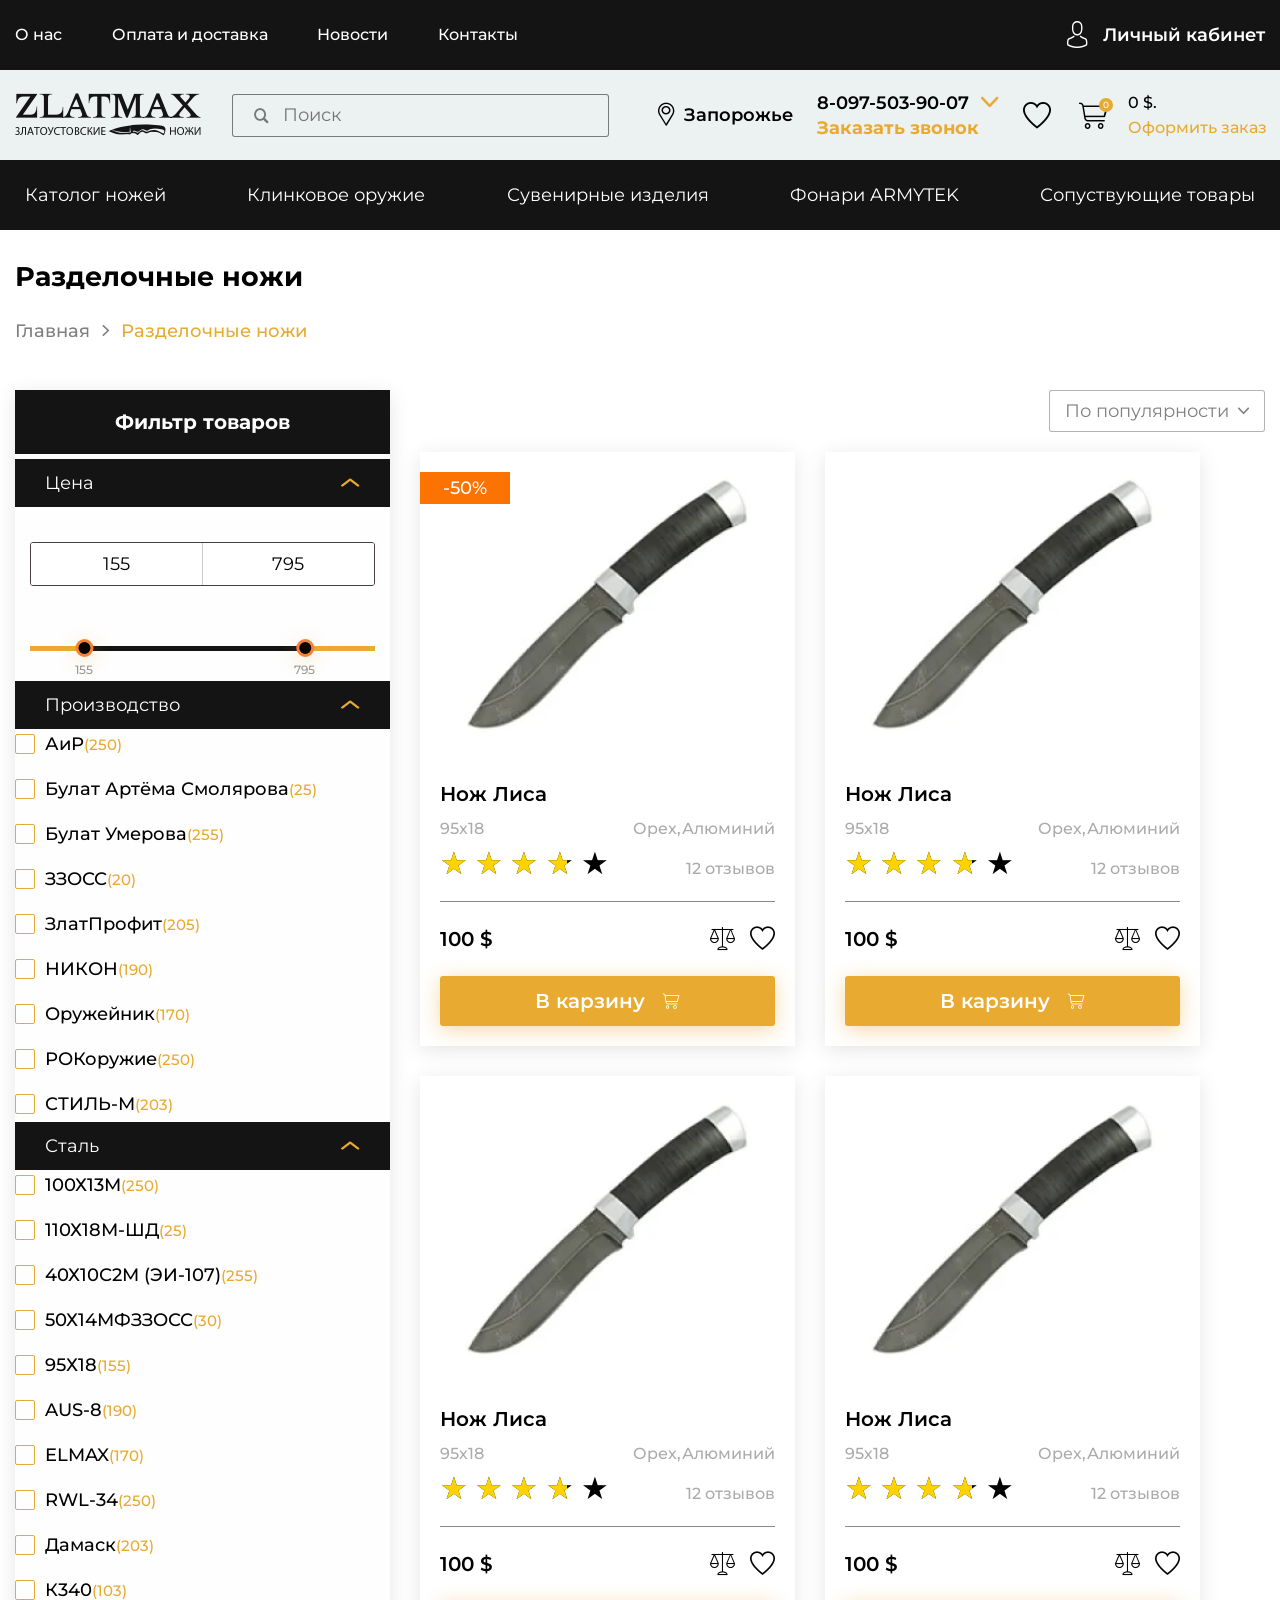
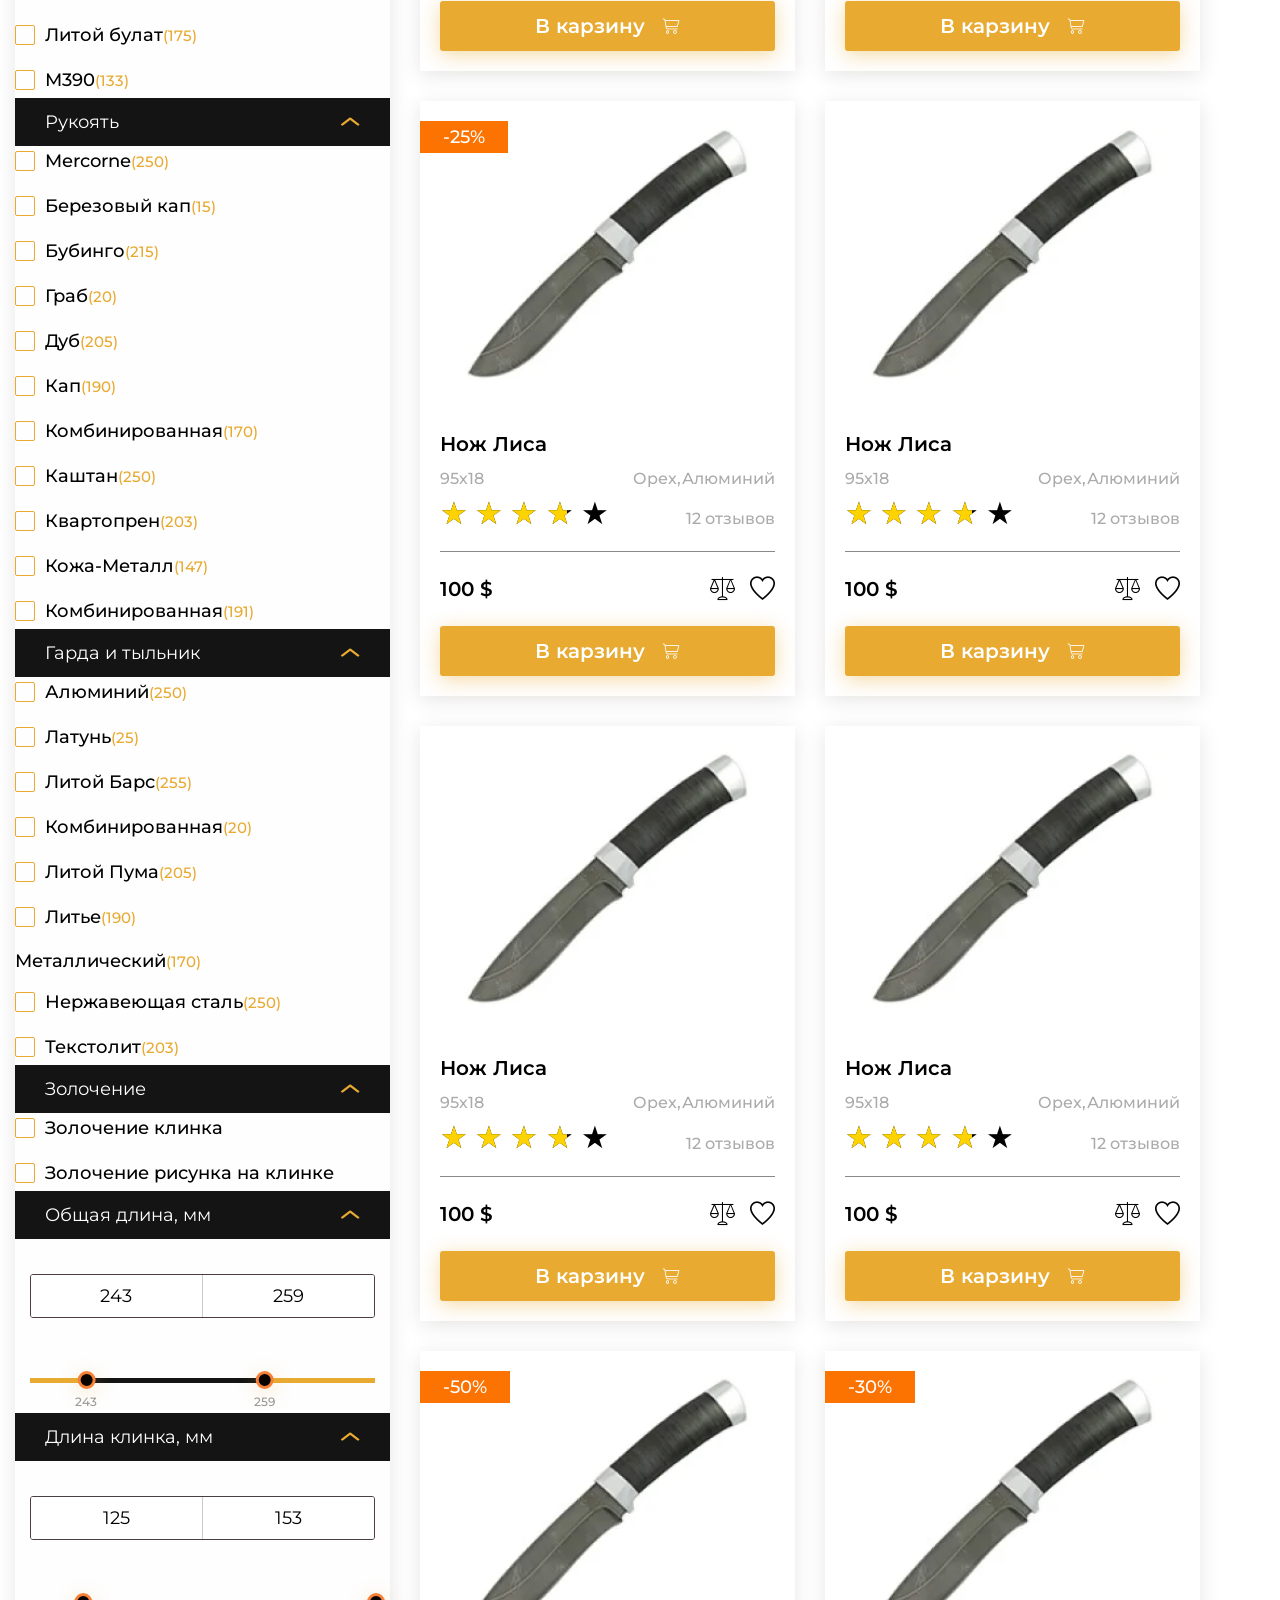
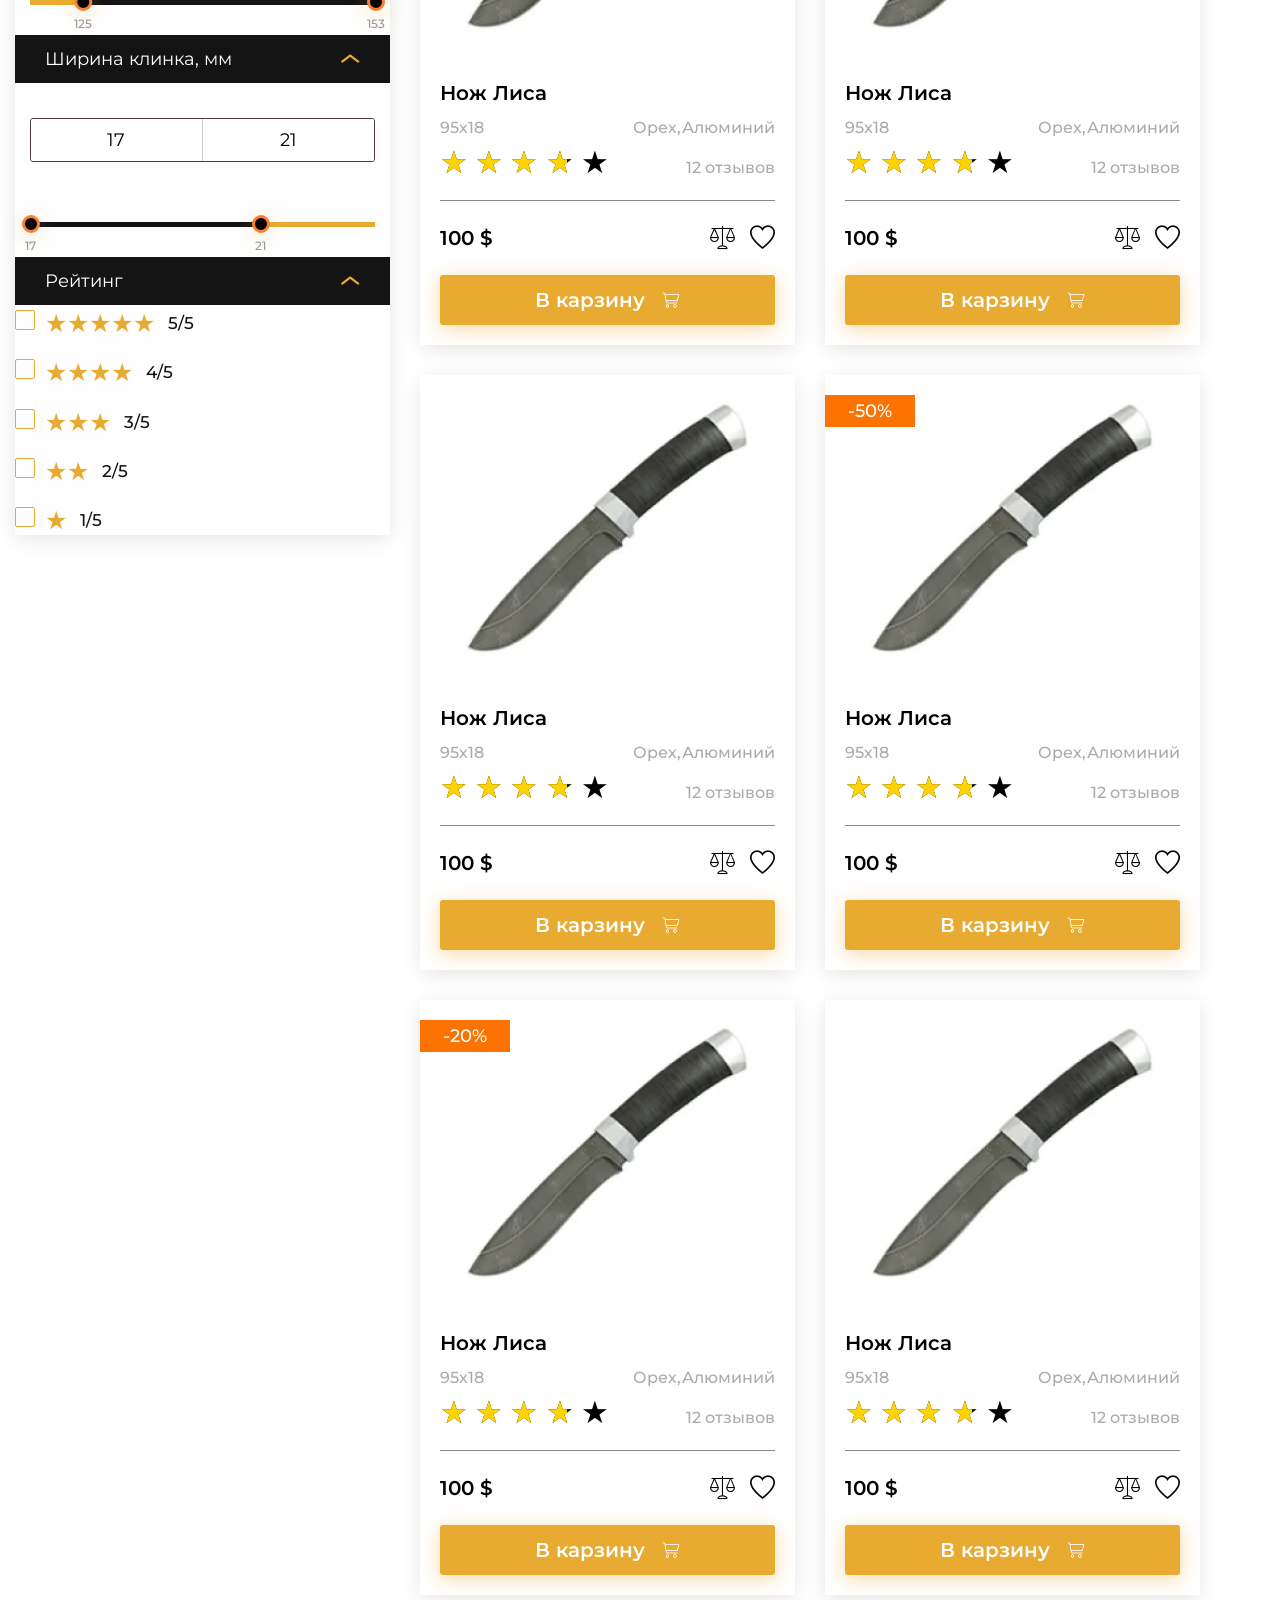
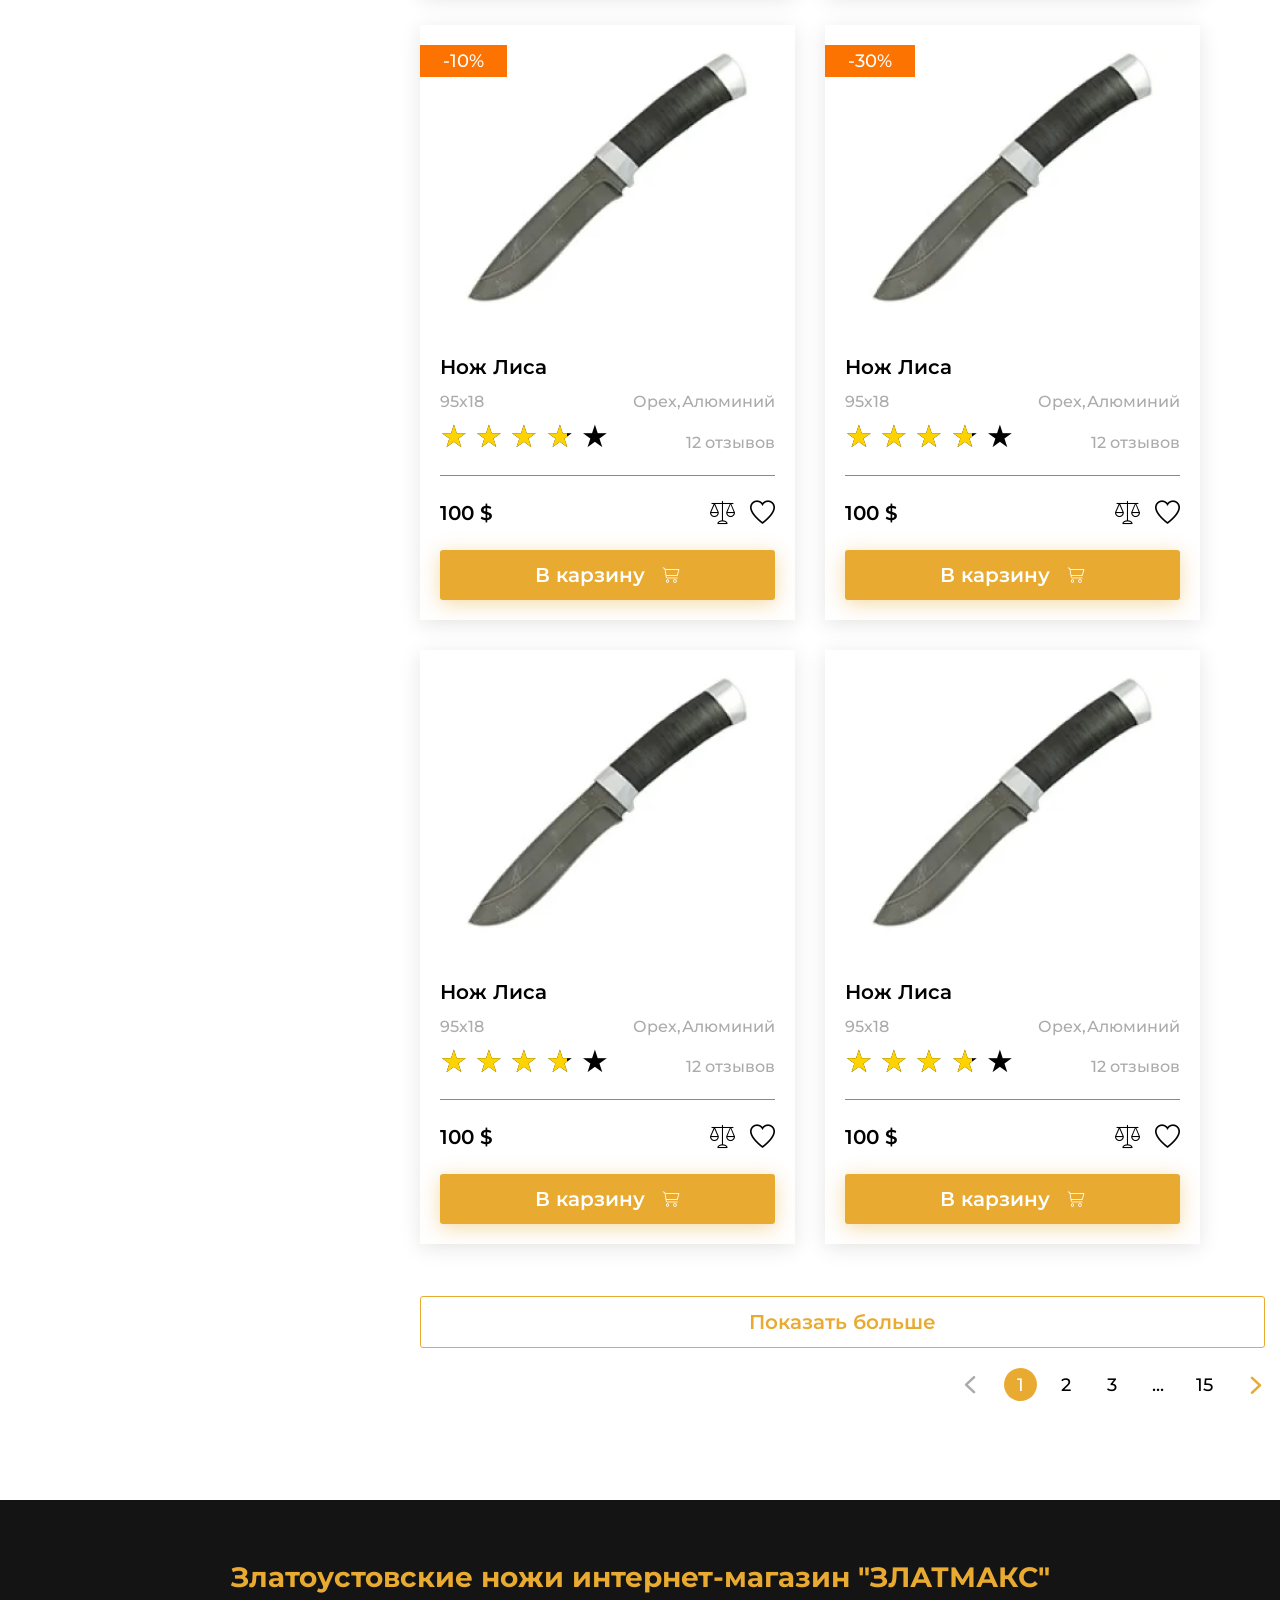
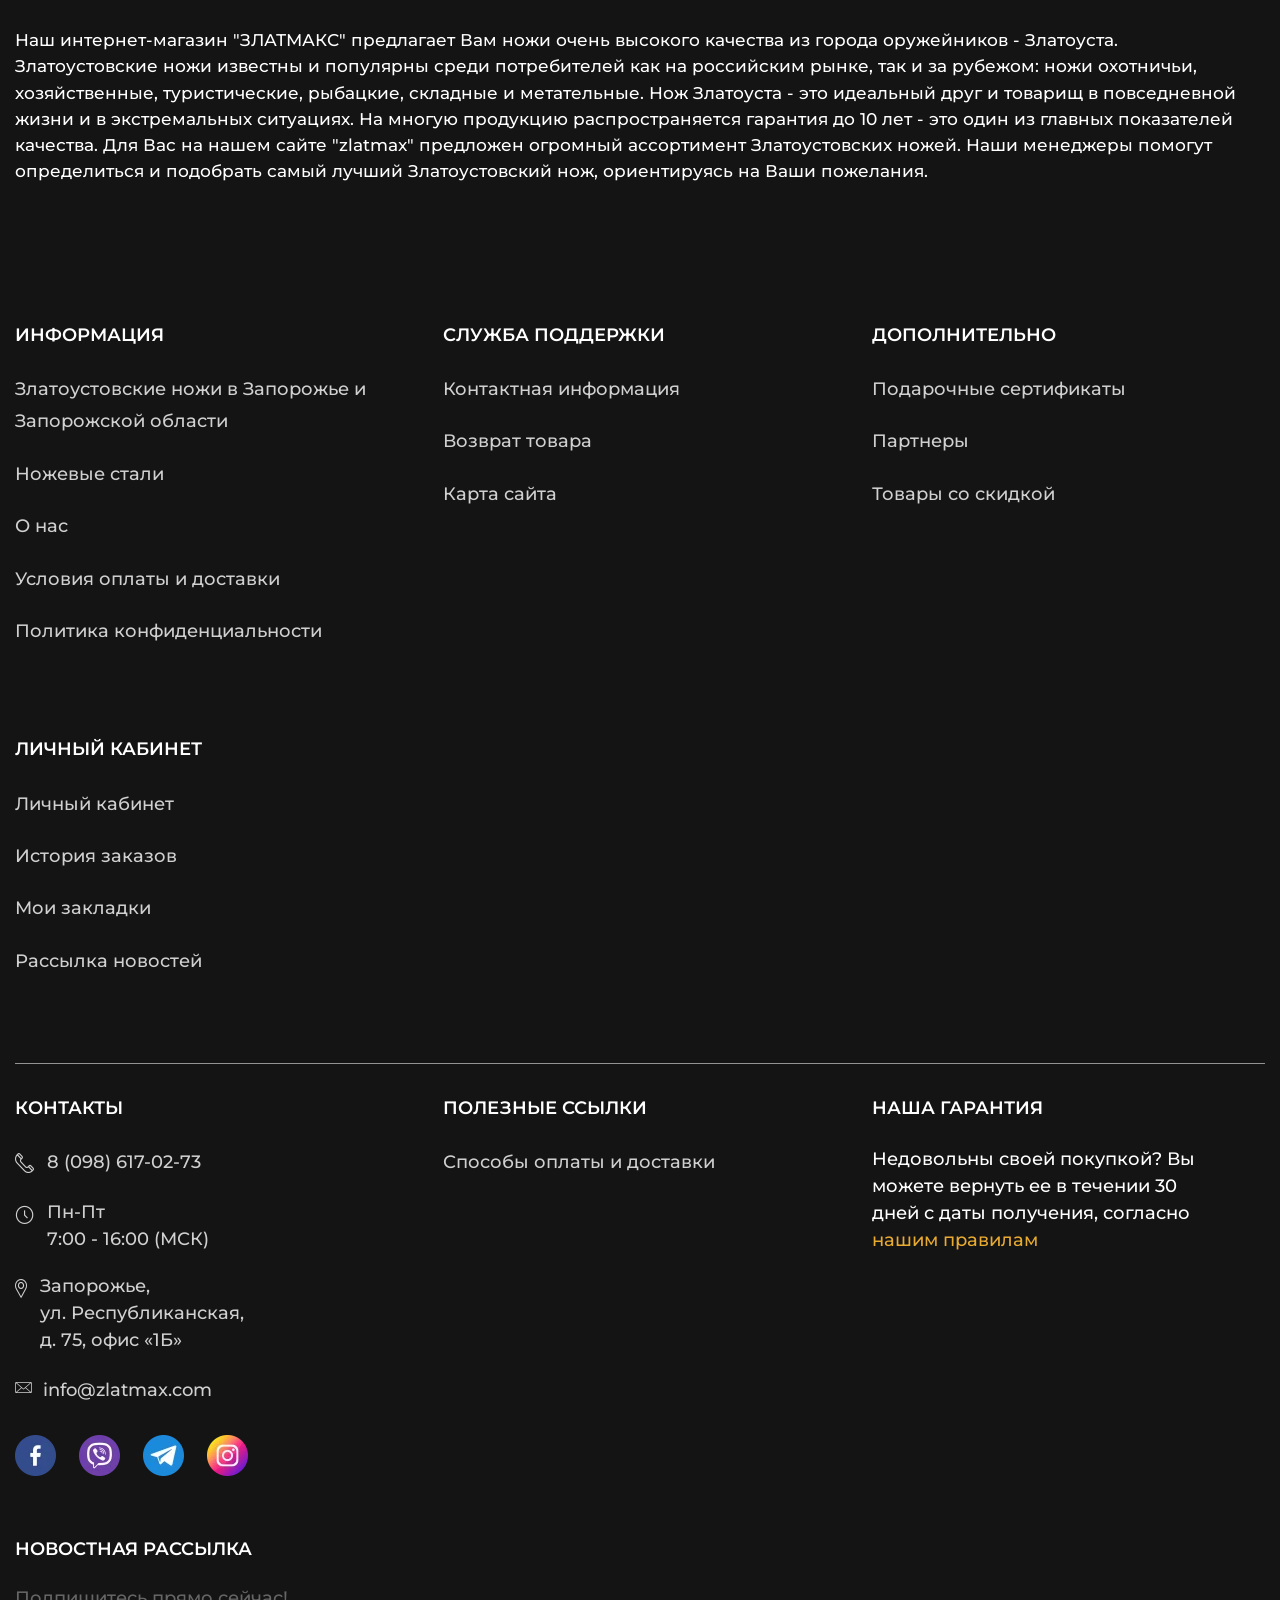
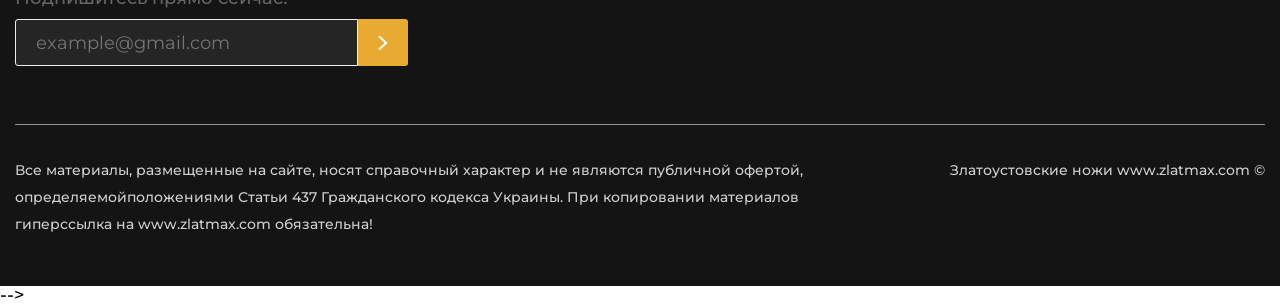
==== commit 314dd578: "Update catalog.html" ====
--- a/catalog.html
+++ b/catalog.html
@@ -5,7 +5,7 @@
 	<title>Каталог</title>
 	<meta charset="UTF-8">
 	<meta name="format-detection" content="telephone=no">
-	<link rel="stylesheet" href="/css/style.min.css?_v=20240903222909">
+	<link rel="stylesheet" href="../css/style.min.css?_v=20240903222909">
 	<link rel="shortcut icon" href="favicon.ico">
 	<!-- <meta name="robots" content="noindex, nofollow"> -->
 	<meta name="viewport" content="width=device-width, initial-scale=1.0">
@@ -1628,4 +1628,4 @@
 	<script src="js/app.min.js?_v=20240903222909"></script>
 </body>
 
-</html>+</html>
